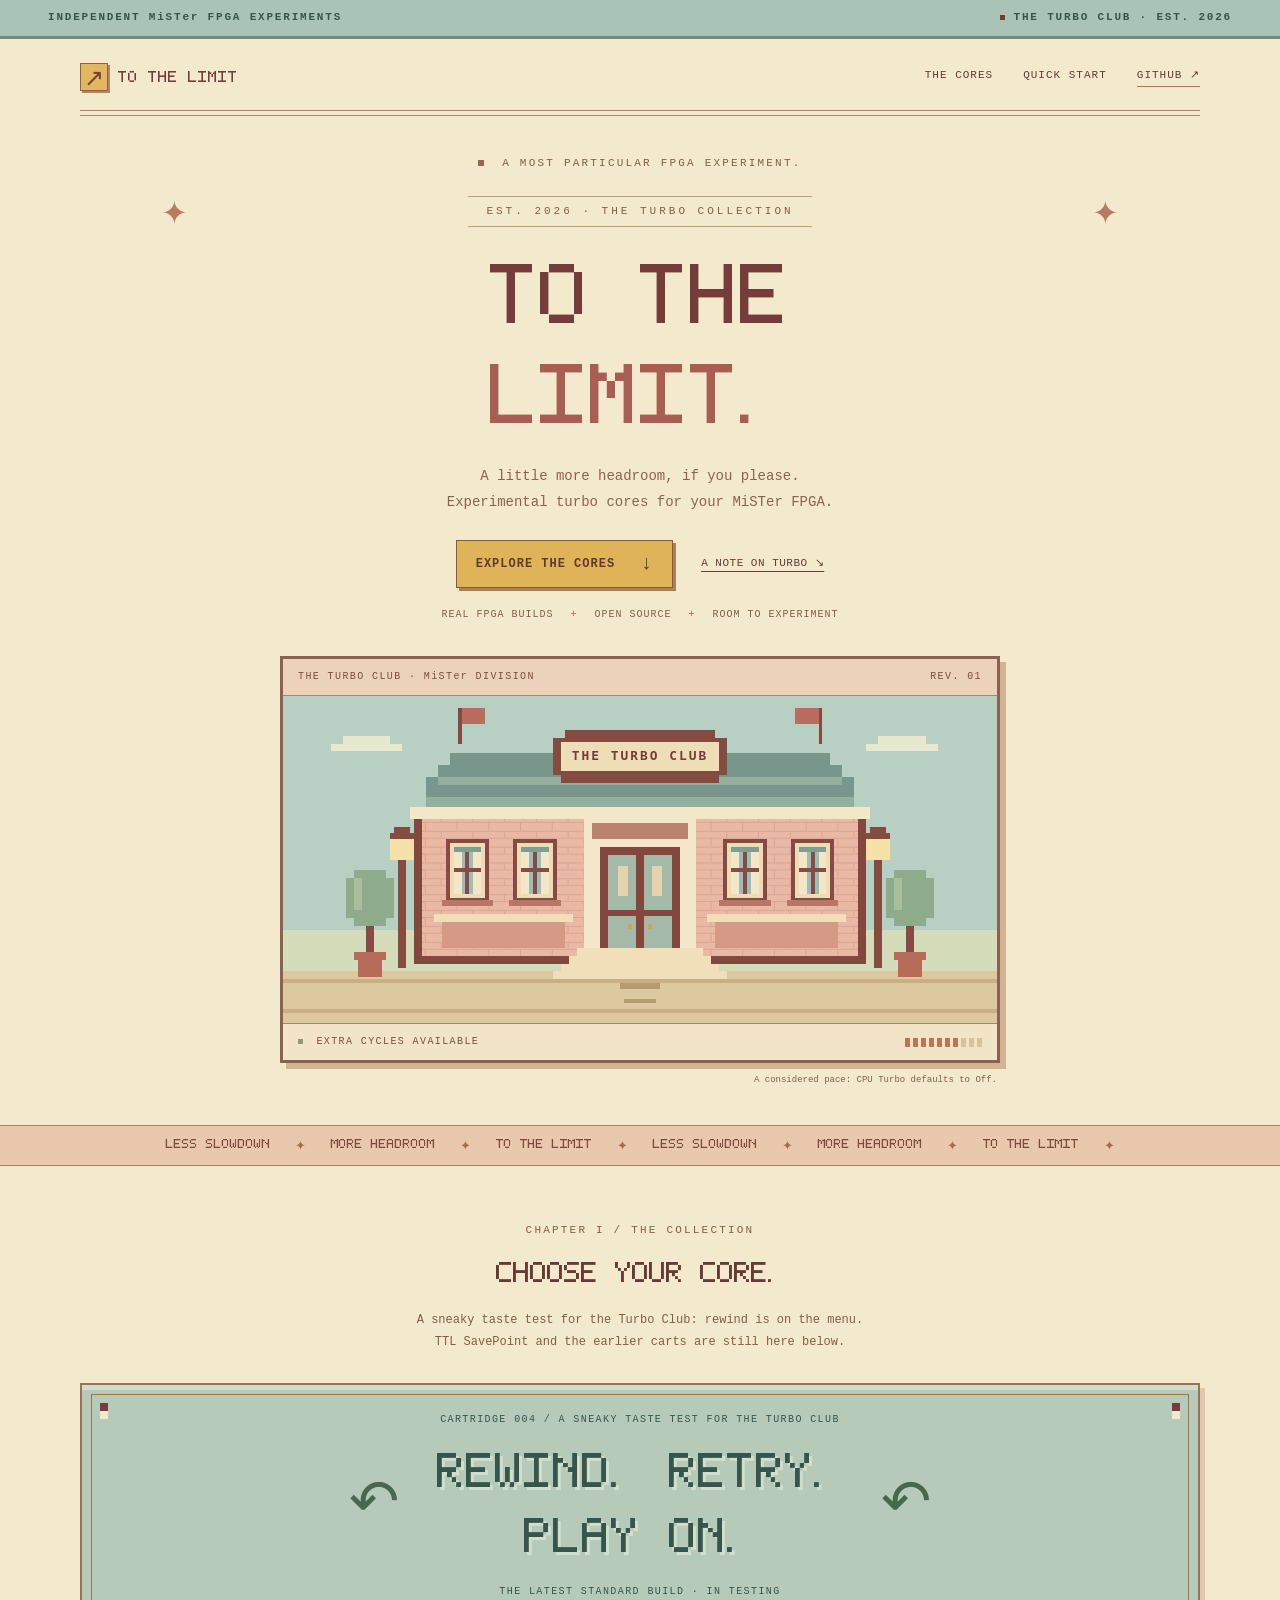
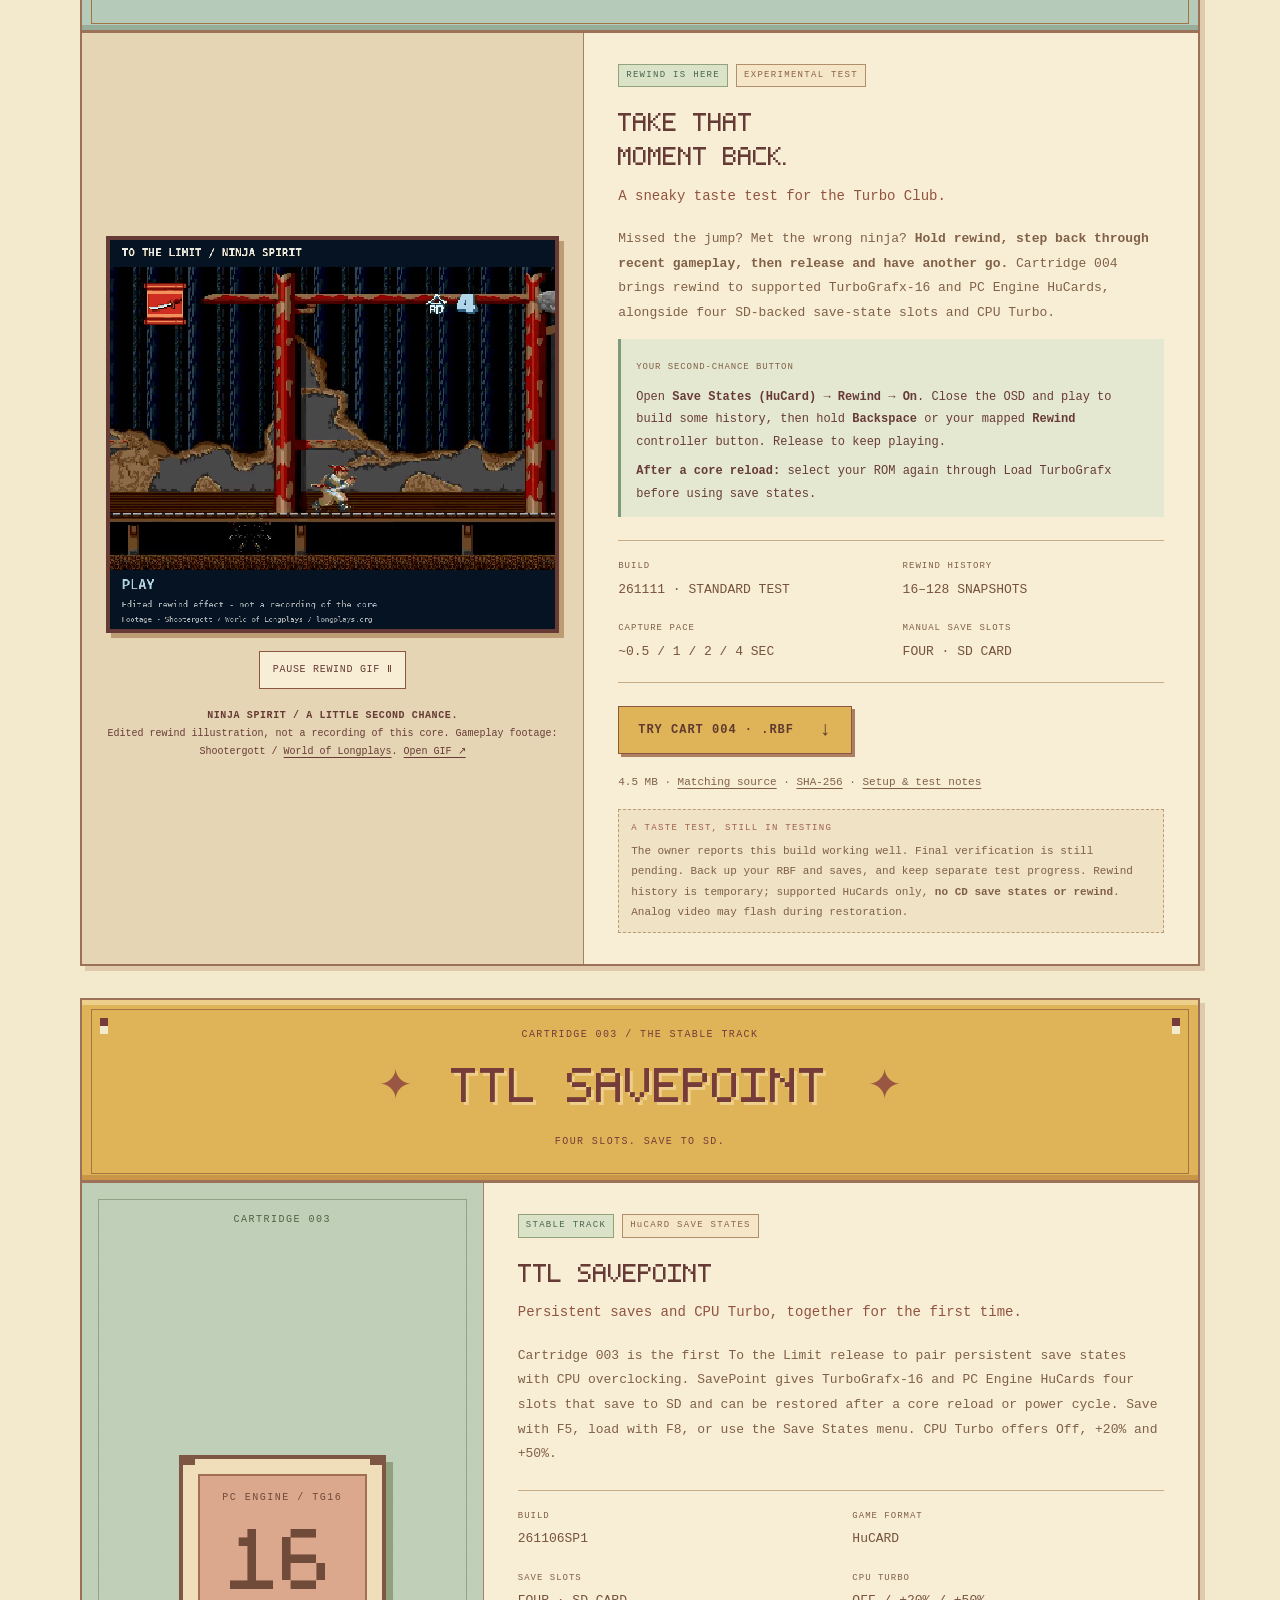
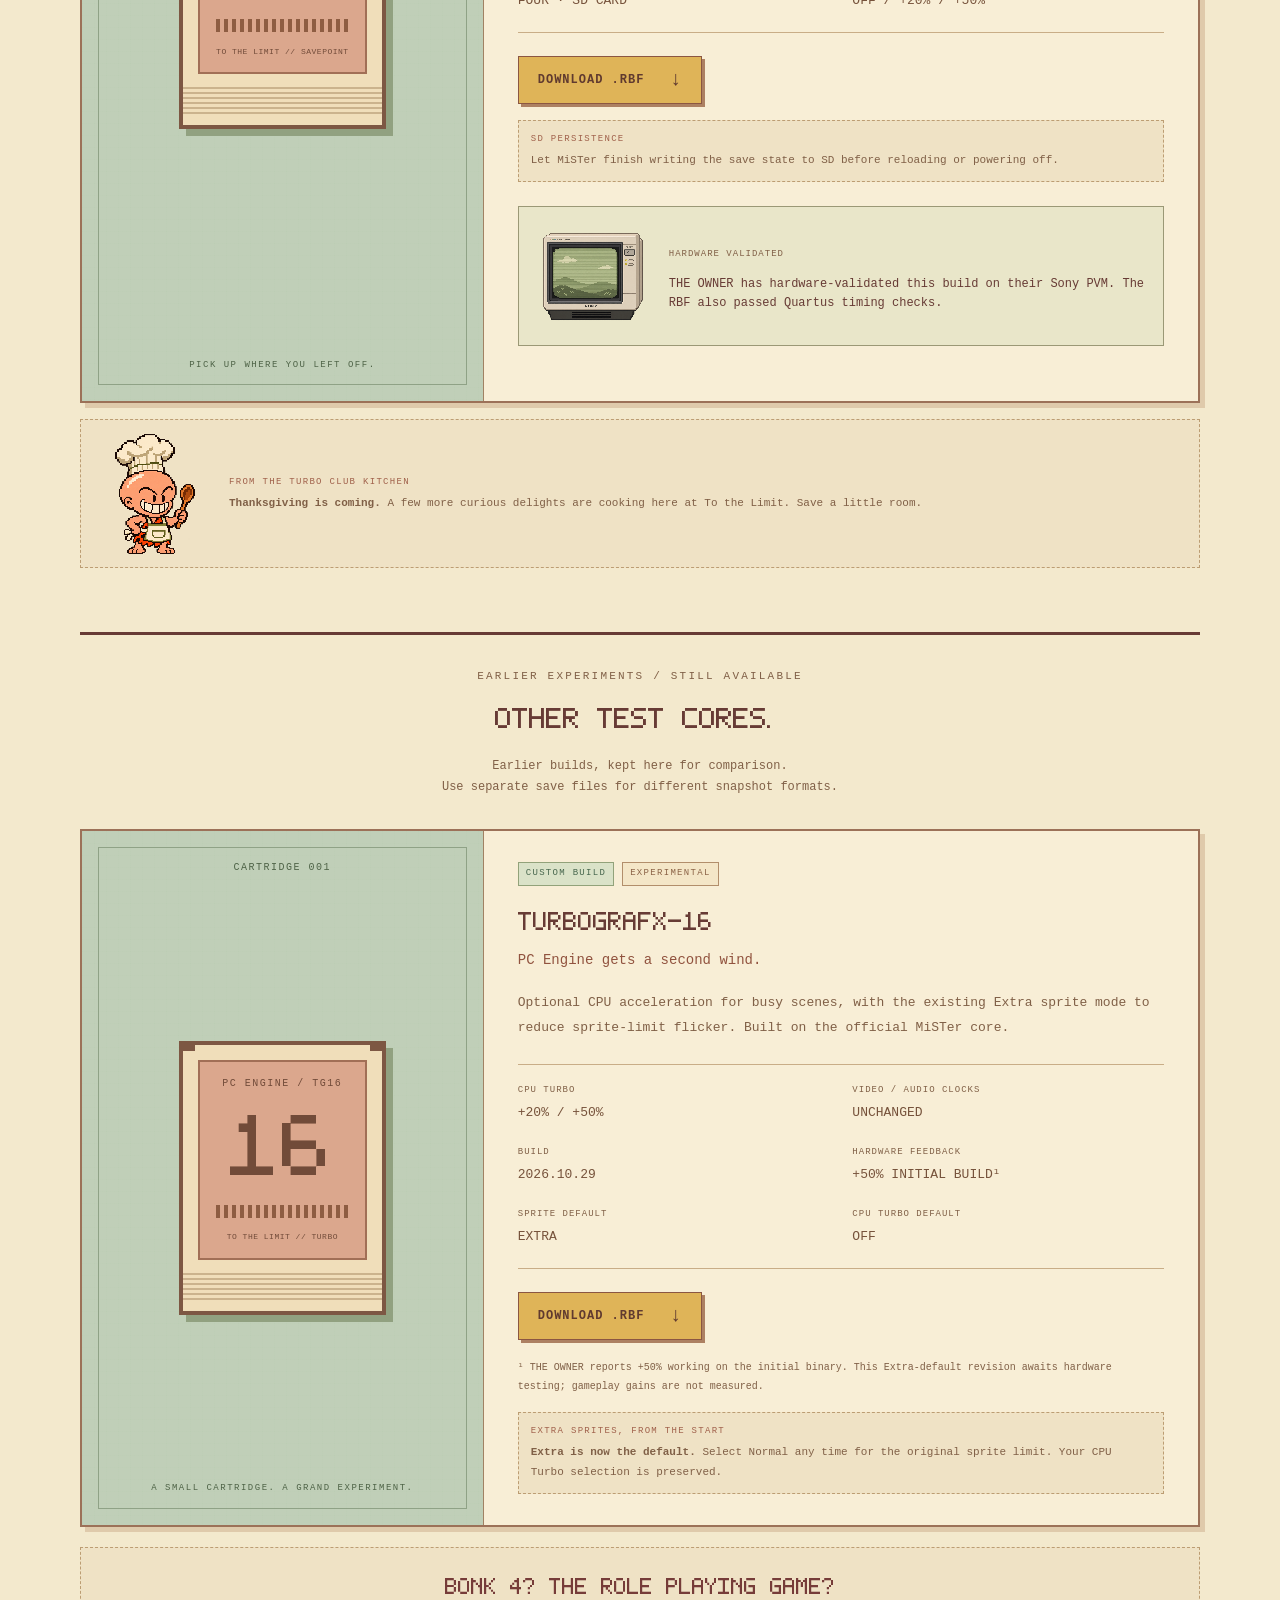
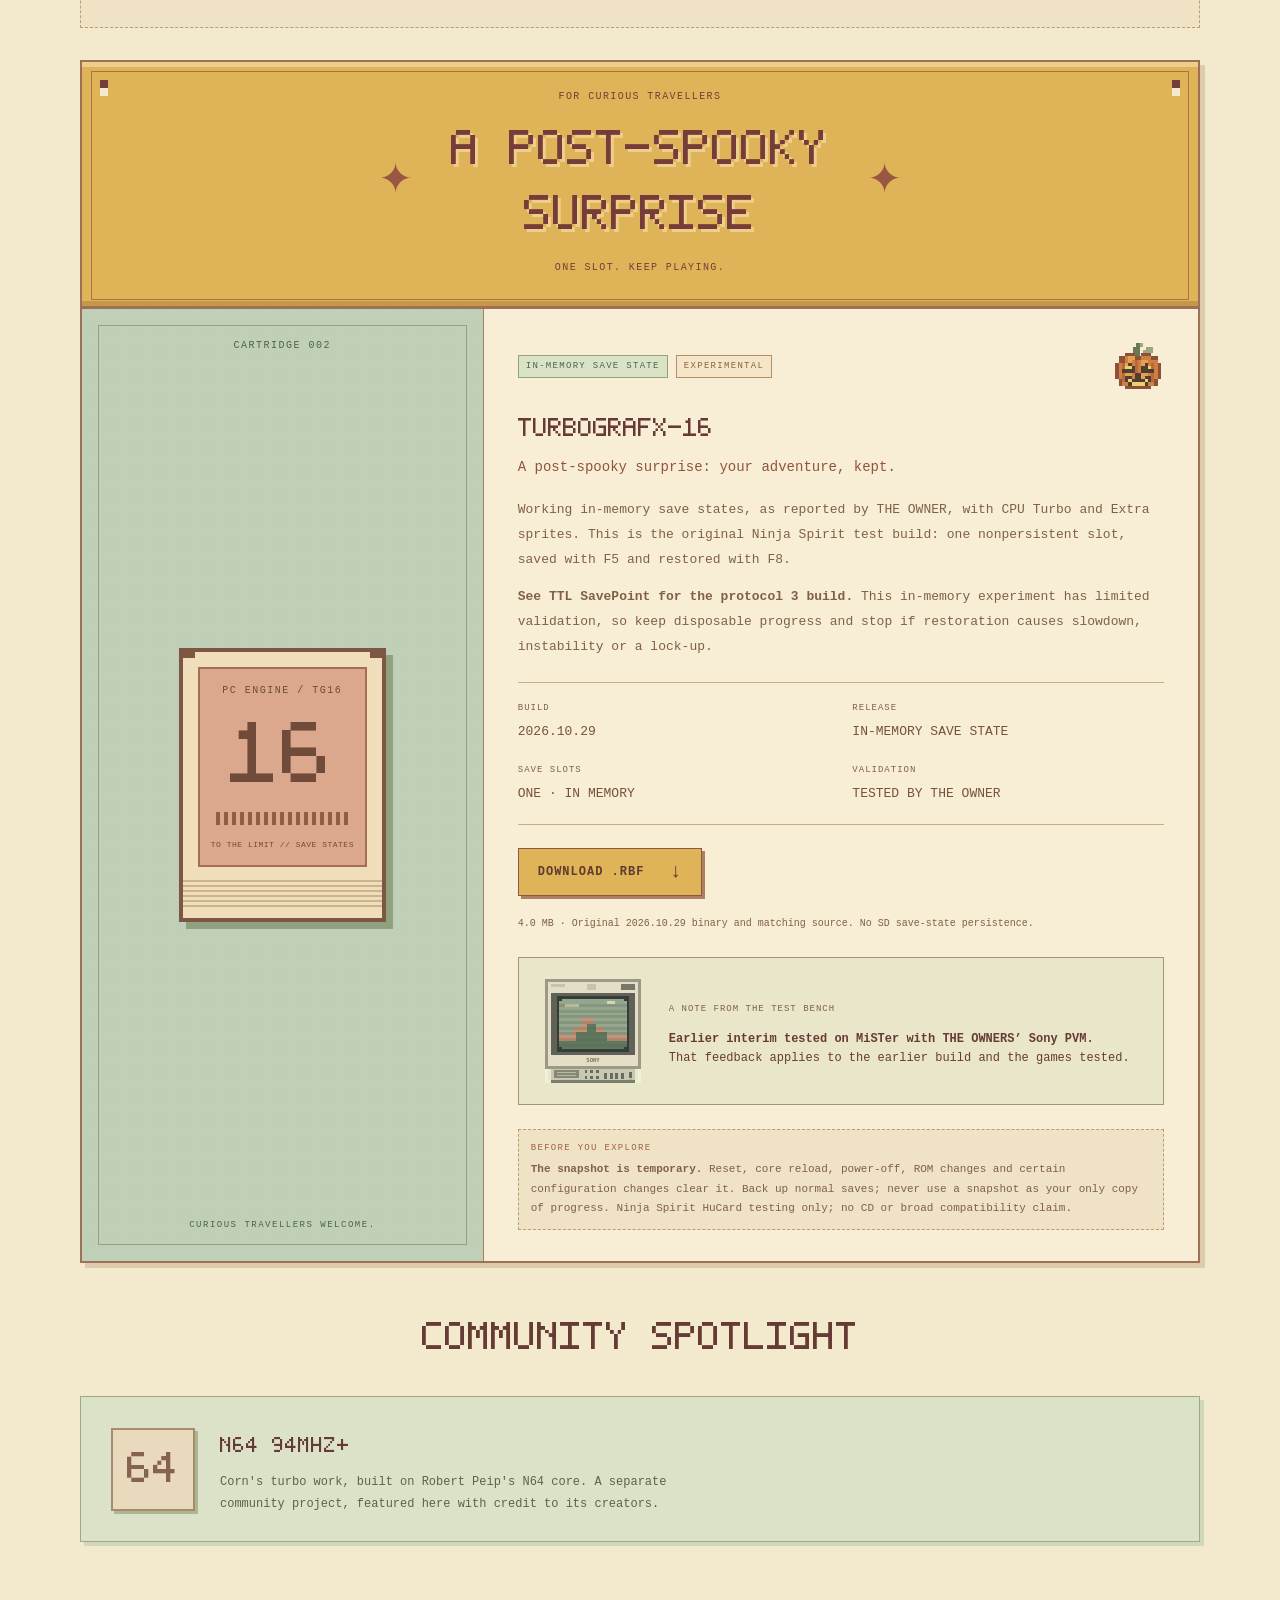
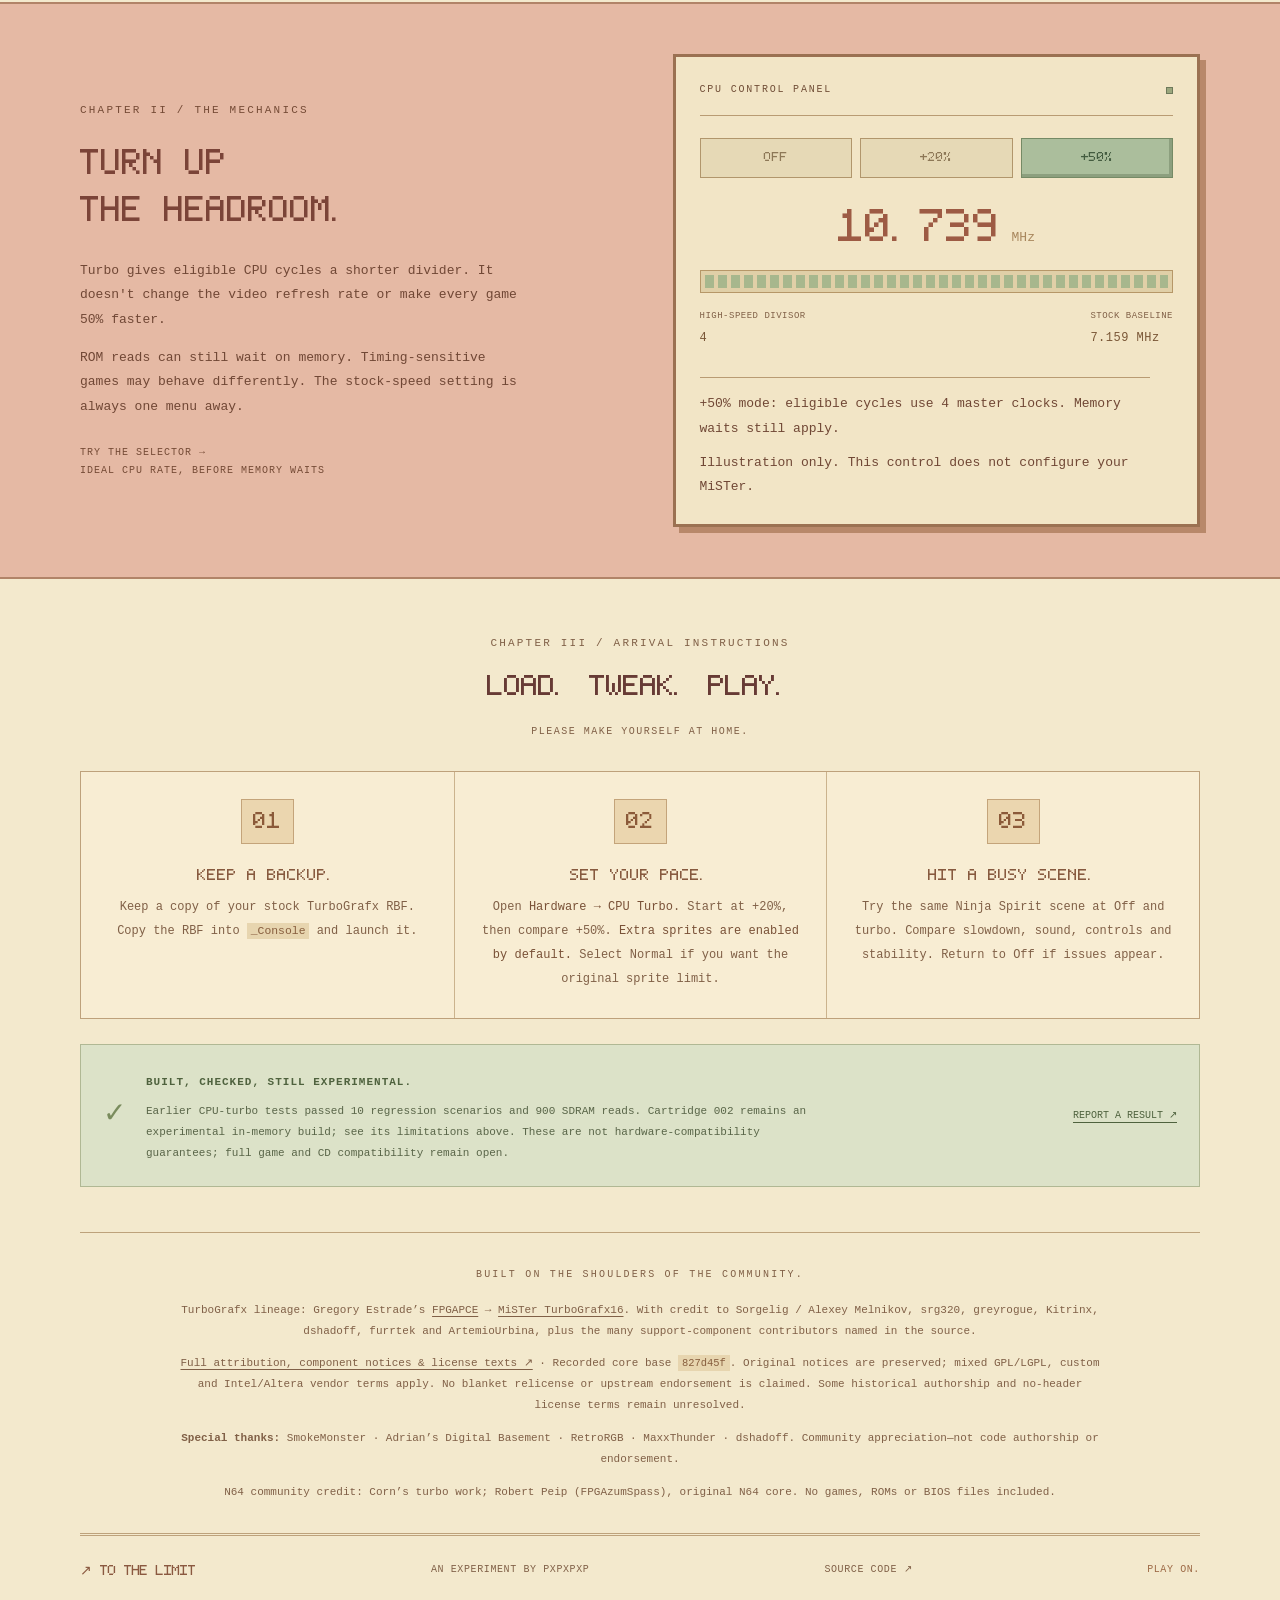
==== docs/index.html @ e78c3f42 "Add Cartridge 004 rewind taste test and Ninja Spirit preview" ====
<!doctype html>
<html lang="en">
<head>
<meta charset="utf-8"><meta name="viewport" content="width=device-width,initial-scale=1">
<meta name="theme-color" content="#f3e9cd"><meta name="description" content="To the Limit: experimental turbo cores for MiSTer FPGA. Download builds, inspect the source, and give your favorite games a little more headroom.">
<title>To the Limit — MiSTer Turbo Cores</title>
<link rel="icon" href="assets/favicon.svg" type="image/svg+xml"><link rel="stylesheet" href="style.css?v=20261112-cart4"><script src="app.js?v=20261112-cart4" defer></script>
</head>
<body>
<a class="skip" href="#main">Skip to content</a>
<div class="topline"><span>INDEPENDENT MiSTer FPGA EXPERIMENTS</span><span class="status"><i></i> THE TURBO CLUB · EST. 2026</span></div>
<header class="nav wrap"><a class="brand" href="#" aria-label="To the Limit home"><span class="brand-icon" aria-hidden="true">↗</span> TO THE LIMIT</a><nav aria-label="Main navigation"><a href="#cores">THE CORES</a><a href="#install">QUICK START</a><a class="repo-link" href="https://github.com/pxpxpxp/to-the-limit">GITHUB ↗</a></nav></header>
<main id="main">
<section class="hero wrap" aria-labelledby="title">
<div class="hero-copy"><p class="eyebrow"><span class="little-square"></span> A MOST PARTICULAR FPGA EXPERIMENT.</p><p class="edition">EST. 2026 · THE TURBO COLLECTION</p><h1 id="title">TO THE<br><span>LIMIT.</span><span class="title-cursor" aria-hidden="true">_</span></h1><p class="intro">A little more headroom, if you please.<br>Experimental turbo cores for your MiSTer FPGA.</p><div class="hero-actions"><a class="button lime" href="#cores">EXPLORE THE CORES <span>↓</span></a><a class="text-link" href="#how">A NOTE ON TURBO ↘</a></div><p class="hero-foot">REAL FPGA BUILDS <span>+</span> OPEN SOURCE <span>+</span> ROOM TO EXPERIMENT</p></div>
<div class="machine" aria-label="Symmetrical pixel-art turbo clubhouse illustration">
<div class="machine-head"><span>THE TURBO CLUB · MiSTer DIVISION</span><span>REV. 01</span></div>
<div class="chip-stage" role="img" aria-label="A peach and sage pixel clubhouse, with matching windows, topiary trees and a central entrance"></div>
<div class="machine-bottom"><span><i></i> EXTRA CYCLES AVAILABLE</span><div class="mini-meter" aria-hidden="true"><b></b><b></b><b></b><b></b><b></b><b></b><b></b><b></b><b></b><b></b></div></div><p class="machine-note">A considered pace: CPU Turbo defaults to Off.</p></div>
</section>
<div class="stripe" aria-hidden="true"><div>LESS SLOWDOWN <span>✦</span> MORE HEADROOM <span>✦</span> TO THE LIMIT <span>✦</span> LESS SLOWDOWN <span>✦</span> MORE HEADROOM <span>✦</span> TO THE LIMIT <span>✦</span></div></div>
<section class="wrap core-section" id="cores" aria-labelledby="cores-title"><div class="section-heading"><div><p class="eyebrow">CHAPTER I / THE COLLECTION</p><h2 id="cores-title">CHOOSE YOUR CORE.</h2></div><p>A sneaky taste test for the Turbo Club: rewind is on the menu.<br>TTL SavePoint and the earlier carts are still here below.</p></div>

<article class="featured rewind-feature" id="cartridge-004" aria-labelledby="cart4-title">
  <div class="savestate-marquee rewind-marquee"><span class="marquee-star" aria-hidden="true">↶</span><div><span class="marquee-kicker">CARTRIDGE 004 / A SNEAKY TASTE TEST FOR THE TURBO CLUB</span><strong>REWIND. RETRY.<br>PLAY ON.</strong><span class="marquee-sub">THE LATEST STANDARD BUILD · IN TESTING</span></div><span class="marquee-star" aria-hidden="true">↶</span></div>
  <figure class="rewind-preview">
    <div class="rewind-screen"><img id="rewind-demo" src="assets/ninja-spirit-rewind-poster.png" data-animation="assets/ninja-spirit-real-gameplay-rewind.gif" data-poster="assets/ninja-spirit-rewind-poster.png" width="682" height="596" alt="Ninja Spirit gameplay edited to illustrate play, rewind and trying again. This is not a recording of the core." loading="lazy" decoding="async"></div>
    <button type="button" class="rewind-toggle" aria-controls="rewind-demo" aria-pressed="false" hidden>PLAY REWIND GIF ▶</button>
    <figcaption><b>NINJA SPIRIT / A LITTLE SECOND CHANCE.</b><br>Edited rewind illustration, not a recording of this core. Gameplay footage: Shootergott / <a href="https://longplays.org/">World of Longplays</a>. <a href="assets/ninja-spirit-real-gameplay-rewind.gif">Open GIF ↗</a></figcaption>
  </figure>
  <div class="core-detail">
    <div class="badges"><span class="badge badge-lime">REWIND IS HERE</span><span class="badge">EXPERIMENTAL TEST</span></div>
    <h3 id="cart4-title">TAKE THAT<br>MOMENT BACK.</h3>
    <p class="subtitle">A sneaky taste test for the Turbo Club.</p>
    <p>Missed the jump? Met the wrong ninja? <b>Hold rewind, step back through recent gameplay, then release and have another go.</b> Cartridge 004 brings rewind to supported TurboGrafx-16 and PC Engine HuCards, alongside four SD-backed save-state slots and CPU Turbo.</p>
    <div class="rewind-instructions"><span class="eyebrow">YOUR SECOND-CHANCE BUTTON</span><p>Open <b>Save States (HuCard) → Rewind → On</b>. Close the OSD and play to build some history, then hold <b>Backspace</b> or your mapped <b>Rewind</b> controller button. Release to keep playing.</p><p><b>After a core reload:</b> select your ROM again through Load TurboGrafx before using save states.</p></div>
    <div class="spec-grid"><div><span>BUILD</span><strong>261111 · STANDARD TEST</strong></div><div><span>REWIND HISTORY</span><strong>16–128 SNAPSHOTS</strong></div><div><span>CAPTURE PACE</span><strong>~0.5 / 1 / 2 / 4 SEC</strong></div><div><span>MANUAL SAVE SLOTS</span><strong>FOUR · SD CARD</strong></div></div>
    <div class="download-actions"><a class="button lime" href="downloads/TurboGrafx16_ToTheLimit_261111_Standard_TEST.rbf" download>TRY CART 004 · .RBF <span>↓</span></a></div>
    <p class="fine-print">4.5 MB · <a href="downloads/TurboGrafx16_ToTheLimit_261111_Standard_TEST_source.zip">Matching source</a> · <a href="downloads/TurboGrafx16_ToTheLimit_261111_Standard_TEST.sha256">SHA-256</a> · <a href="downloads/TurboGrafx16_ToTheLimit_261111_Standard_TEST.md">Setup &amp; test notes</a></p>
    <div class="build-notice"><span>A TASTE TEST, STILL IN TESTING</span>The owner reports this build working well. Final verification is still pending. Back up your RBF and saves, and keep separate test progress. Rewind history is temporary; supported HuCards only, <b>no CD save states or rewind</b>. Analog video may flash during restoration.</div>
  </div>
</article>

<article class="featured" id="cartridge-003">
  <div class="savestate-marquee"><span class="marquee-star" aria-hidden="true">✦</span><div><span class="marquee-kicker">CARTRIDGE 003 / THE STABLE TRACK</span><strong>TTL SAVEPOINT</strong><span class="marquee-sub">FOUR SLOTS. SAVE TO SD.</span></div><span class="marquee-star" aria-hidden="true">✦</span></div>
  <div class="core-art" aria-hidden="true"><span class="art-index">CARTRIDGE 003</span><div class="cartridge"><div class="cart-label"><span>PC ENGINE / TG16</span><strong>16</strong><div class="cart-bars"></div><small>TO THE LIMIT // SAVEPOINT</small></div><div class="cart-grip"></div></div><span class="art-caption">PICK UP WHERE YOU LEFT OFF.</span></div>
  <div class="core-detail">
    <div class="badges"><span class="badge badge-lime">STABLE TRACK</span><span class="badge">HuCARD SAVE STATES</span></div>
    <h3>TTL SAVEPOINT</h3>
    <p class="subtitle">Persistent saves and CPU Turbo, together for the first time.</p>
    <p>Cartridge 003 is the first To the Limit release to pair persistent save states with CPU overclocking. SavePoint gives TurboGrafx-16 and PC Engine HuCards four slots that save to SD and can be restored after a core reload or power cycle. Save with F5, load with F8, or use the Save States menu. CPU Turbo offers Off, +20% and +50%.</p>
    <div class="spec-grid"><div><span>BUILD</span><strong>261106SP1</strong></div><div><span>GAME FORMAT</span><strong>HuCARD</strong></div><div><span>SAVE SLOTS</span><strong>FOUR · SD CARD</strong></div><div><span>CPU TURBO</span><strong>OFF / +20% / +50%</strong></div></div>
    <div class="download-actions"><a class="button lime" href="downloads/TTL_SavePoint_TurboGrafx16_20261106.rbf" download>DOWNLOAD .RBF <span>↓</span></a></div>
    <div class="build-notice"><span>SD PERSISTENCE</span> Let MiSTer finish writing the save state to SD before reloading or powering off.</div>
    <div class="pvm-report"><img src="assets/pixel-pvm-1390.webp?v=20261107-restored" width="320" height="292" alt="Pixel art of a Sony PVM-1390"><div><span class="eyebrow">HARDWARE VALIDATED</span><p>THE OWNER has hardware-validated this build on their Sony PVM. The RBF also passed Quartus timing checks.</p></div></div>
  </div>
</article>
<aside class="build-notice kitchen-teaser" id="thanksgiving-teaser" aria-labelledby="kitchen-title">
  <img class="kitchen-bonk" src="assets/pixel-bonk-chef.webp?v=20261107-bonk" width="292" height="320" alt="Pixel art of Bonk wearing a chef’s hat and apron and holding a wooden spoon">
  <div><span class="kitchen-kicker" id="kitchen-title">FROM THE TURBO CLUB KITCHEN</span><b>Thanksgiving is coming.</b> A few more curious delights are cooking here at To the Limit. Save a little room.</div>
</aside>
<div class="section-heading other-tests" id="other-test-cores"><div><p class="eyebrow">EARLIER EXPERIMENTS / STILL AVAILABLE</p><h2>OTHER TEST CORES.</h2></div><p>Earlier builds, kept here for comparison.<br>Use separate save files for different snapshot formats.</p></div>
<article class="featured" id="cartridge-001"><div class="core-art" aria-hidden="true"><span class="art-index">CARTRIDGE 001</span><div class="cartridge"><div class="cart-label"><span>PC ENGINE / TG16</span><strong>16</strong><div class="cart-bars"></div><small>TO THE LIMIT // TURBO</small></div><div class="cart-grip"></div></div><span class="art-caption">A SMALL CARTRIDGE. A GRAND EXPERIMENT.</span></div><div class="core-detail"><div class="badges"><span class="badge badge-lime">CUSTOM BUILD</span><span class="badge">EXPERIMENTAL</span></div><h3>TURBOGRAFX-16</h3><p class="subtitle">PC Engine gets a second wind.</p><p>Optional CPU acceleration for busy scenes, with the existing Extra sprite mode to reduce sprite-limit flicker. Built on the official MiSTer core.</p><div class="spec-grid"><div><span>CPU TURBO</span><strong>+20% / +50%</strong></div><div><span>VIDEO / AUDIO CLOCKS</span><strong>UNCHANGED</strong></div><div><span>BUILD</span><strong>2026.10.29</strong></div><div><span>HARDWARE FEEDBACK</span><strong>+50% INITIAL BUILD¹</strong></div><div><span>SPRITE DEFAULT</span><strong>EXTRA</strong></div><div><span>CPU TURBO DEFAULT</span><strong>OFF</strong></div></div><div class="download-actions"><a class="button lime" href="downloads/TTL_TurboGrafx16_ExtraSprites_20261029_EXPERIMENTAL.rbf" download>DOWNLOAD .RBF <span>↓</span></a></div><p class="fine-print">¹ THE OWNER reports +50% working on the initial binary. This Extra-default revision awaits hardware testing; gameplay gains are not measured.</p><div class="build-notice"><span>EXTRA SPRITES, FROM THE START</span><b>Extra is now the default.</b> Select Normal any time for the original sprite limit. Your CPU Turbo selection is preserved.</div></div></article>
<aside class="bonk-rpg-teaser" aria-labelledby="bonk-rpg-title"><h3 id="bonk-rpg-title">Bonk 4? The Role Playing Game?</h3></aside>
<article class="featured" id="cartridge-002"><div class="savestate-marquee"><span class="marquee-star" aria-hidden="true">✦</span><div><span class="marquee-kicker">FOR CURIOUS TRAVELLERS</span><strong>A POST-SPOOKY<br>SURPRISE</strong><span class="marquee-sub">ONE SLOT. KEEP PLAYING.</span></div><span class="marquee-star" aria-hidden="true">✦</span></div><div class="core-art" aria-hidden="true"><span class="art-index">CARTRIDGE 002</span><div class="cartridge"><div class="cart-label"><span>PC ENGINE / TG16</span><strong>16</strong><div class="cart-bars"></div><small>TO THE LIMIT // SAVE STATES</small></div><div class="cart-grip"></div></div><span class="art-caption">CURIOUS TRAVELLERS WELCOME.</span></div><div class="core-detail"><div class="badges"><span class="badge badge-lime">IN-MEMORY SAVE STATE</span><span class="badge">EXPERIMENTAL</span><img class="halloween-pumpkin" src="assets/pixel-halloween-pumpkin.svg" width="52" height="52" alt="A smiling pixel Halloween jack-o’-lantern"></div><h3>TURBOGRAFX-16</h3><p class="subtitle">A post-spooky surprise: your adventure, kept.</p><p>Working in-memory save states, as reported by THE OWNER, with CPU Turbo and Extra sprites. This is the original Ninja Spirit test build: one nonpersistent slot, saved with F5 and restored with F8.</p><p><b>See TTL SavePoint for the protocol 3 build.</b> This in-memory experiment has limited validation, so keep disposable progress and stop if restoration causes slowdown, instability or a lock-up.</p><div class="spec-grid"><div><span>BUILD</span><strong>2026.10.29</strong></div><div><span>RELEASE</span><strong>IN-MEMORY SAVE STATE</strong></div><div><span>SAVE SLOTS</span><strong>ONE · IN MEMORY</strong></div><div><span>VALIDATION</span><strong>TESTED BY THE OWNER</strong></div></div><div class="download-actions"><a class="button lime" href="downloads/TTL_TurboGrafx16_NinjaSpirit_SaveStates_20261029_EXPERIMENTAL.rbf" download>DOWNLOAD .RBF <span>↓</span></a></div><p class="fine-print">4.0 MB · Original 2026.10.29 binary and matching source. No SD save-state persistence.</p><div class="pvm-report"><img src="assets/pixel-pvm.svg" width="160" height="156" alt="Pixel-art Sony PVM-1953MD-style monitor with cream bezel and lower control panel"><div><span class="eyebrow">A NOTE FROM THE TEST BENCH</span><p><b>Earlier interim tested on MiSTer with THE OWNERS’ Sony PVM.</b><br>That feedback applies to the earlier build and the games tested.</p></div></div><div class="build-notice"><span>BEFORE YOU EXPLORE</span><b>The snapshot is temporary.</b> Reset, core reload, power-off, ROM changes and certain configuration changes clear it. Back up normal saves; never use a snapshot as your only copy of progress. Ninja Spirit HuCard testing only; no CD or broad compatibility claim.</div></div></article>
<div class="section-heading community-heading"><h2 id="community-title">COMMUNITY SPOTLIGHT</h2></div>
<article class="community" aria-labelledby="community-title"><div class="community-number" aria-hidden="true">64</div><div><h3>N64 94MHz+</h3><p>Corn's turbo work, built on Robert Peip's N64 core. A separate community project, featured here with credit to its creators.</p></div></article>
</section>
<section class="lab" id="how"><div class="wrap lab-grid"><div><p class="eyebrow">CHAPTER II / THE MECHANICS</p><h2>TURN UP<br>THE HEADROOM.</h2><p>Turbo gives eligible CPU cycles a shorter divider. It doesn't change the video refresh rate or make every game 50% faster.</p><p>ROM reads can still wait on memory. Timing-sensitive games may behave differently. The stock-speed setting is always one menu away.</p><span class="lab-caption">TRY THE SELECTOR →<br>IDEAL CPU RATE, BEFORE MEMORY WAITS</span></div><div class="turbo-console"><div class="console-title"><span>CPU CONTROL PANEL</span><span class="led"></span></div><div class="mode-switch" role="group" aria-label="Explore ideal CPU turbo rates"><button type="button" data-mode="0" aria-pressed="false">OFF</button><button type="button" data-mode="1" aria-pressed="false">+20%</button><button type="button" data-mode="2" aria-pressed="true">+50%</button></div><div class="frequency"><output id="frequency" aria-live="polite">10.739</output><span>MHz</span></div><div class="meter" aria-hidden="true"><div id="meter-fill"></div></div><div class="console-stats"><span>HIGH-SPEED DIVISOR <b id="divisor">4</b></span><span>STOCK BASELINE <b>7.159 MHz</b></span></div><p class="console-note" id="mode-note">+50% mode: eligible cycles use 4 master clocks. Memory waits still apply.</p><p class="tiny">Illustration only. This control does not configure your MiSTer.</p></div></div></section>
<section class="wrap install-section" id="install"><div class="section-heading"><div><p class="eyebrow">CHAPTER III / ARRIVAL INSTRUCTIONS</p><h2>LOAD. TWEAK. PLAY.</h2></div><span class="insert-coin">PLEASE MAKE YOURSELF AT HOME.</span></div><ol class="steps"><li><span class="step-no">01</span><h3>KEEP A BACKUP.</h3><p>Keep a copy of your stock TurboGrafx RBF. Copy the RBF into <code>_Console</code> and launch it.</p></li><li><span class="step-no">02</span><h3>SET YOUR PACE.</h3><p>Open <b>Hardware → CPU Turbo</b>. Start at +20%, then compare +50%. <b>Extra sprites are enabled by default.</b> Select Normal if you want the original sprite limit.</p></li><li><span class="step-no">03</span><h3>HIT A BUSY SCENE.</h3><p>Try the same Ninja Spirit scene at Off and turbo. Compare slowdown, sound, controls and stability. Return to Off if issues appear.</p></li></ol><div class="test-strip"><span class="test-mark">✓</span><div><strong>BUILT, CHECKED, STILL EXPERIMENTAL.</strong><p>Earlier CPU-turbo tests passed 10 regression scenarios and 900 SDRAM reads. Cartridge 002 remains an experimental in-memory build; see its limitations above. These are not hardware-compatibility guarantees; full game and CD compatibility remain open.</p></div><a href="https://github.com/pxpxpxp/to-the-limit/issues">REPORT A RESULT ↗</a></div></section>
<section class="wrap credits" id="credits"><span class="eyebrow">BUILT ON THE SHOULDERS OF THE COMMUNITY.</span><p>TurboGrafx lineage: Gregory Estrade’s <a href="https://github.com/Torlus/FPGAPCE">FPGAPCE</a> → <a href="https://github.com/MiSTer-devel/TurboGrafx16_MiSTer">MiSTer TurboGrafx16</a>. With credit to Sorgelig / Alexey Melnikov, srg320, greyrogue, Kitrinx, dshadoff, furrtek and ArtemioUrbina, plus the many support-component contributors named in the source.</p><p><a href="attribution.html">Full attribution, component notices &amp; license texts ↗</a> · Recorded core base <code>827d45f</code>. Original notices are preserved; mixed GPL/LGPL, custom and Intel/Altera vendor terms apply. No blanket relicense or upstream endorsement is claimed. Some historical authorship and no-header license terms remain unresolved.</p><p><b>Special thanks:</b> SmokeMonster · Adrian’s Digital Basement · RetroRGB · MaxxThunder · dshadoff. Community appreciation—not code authorship or endorsement.</p><p>N64 community credit: Corn’s turbo work; Robert Peip (FPGAzumSpass), original N64 core. No games, ROMs or BIOS files included.</p></section>
</main><footer class="wrap footer"><a class="brand" href="#">↗ TO THE LIMIT</a><span>AN EXPERIMENT BY <a href="https://github.com/pxpxpxp">PXPXPXP</a></span><a href="https://github.com/pxpxpxp/to-the-limit">SOURCE CODE ↗</a><span class="footer-end">PLAY ON.</span></footer>
</body></html>
---- docs/style.css ----
@font-face{font-family:Limit;src:url('assets/limit-pixel-mono.woff') format('woff');font-display:swap}*{box-sizing:border-box}html{scroll-behavior:smooth;scroll-padding-top:25px}body{margin:0;background:#f3e9cd;color:#673b35;font:16px/1.8 ui-monospace,SFMono-Regular,Consolas,'Liberation Mono',monospace}::selection{background:#d8a343;color:#fff5dc}a{color:inherit;text-decoration:none}button{font:inherit}a:focus-visible,button:focus-visible{outline:3px solid #843b45;outline-offset:5px}.wrap{width:min(1120px,calc(100% - 96px));margin-inline:auto}.topline{background:#a9c4b6;color:#36564b;border-bottom:3px solid #6e8b7b;padding:8px 48px;display:flex;justify-content:space-between;font-size:11px;letter-spacing:1.8px;font-weight:bold}.status{display:flex;gap:9px;align-items:center}.status i{width:5px;height:5px;background:#763c39;display:inline-block}.nav{display:flex;align-items:center;justify-content:space-between;padding:24px 0;border-bottom:1px solid #a98570;position:relative}.nav:after{content:'';height:1px;background:#a98570;position:absolute;bottom:4px;left:0;right:0}.brand{display:flex;align-items:center;gap:10px;font:16px Limit,monospace;white-space:nowrap;color:#763c39}.brand-icon{width:28px;height:28px;display:grid;place-items:center;border:1px solid #8c6151;background:#e1b85f;font:24px monospace;box-shadow:2px 2px #b78466}.nav nav{display:flex;gap:30px;font-size:11px;letter-spacing:1px}.repo-link{border-bottom:1px solid #a77760}.hero{padding:38px 0 42px;display:flex;flex-direction:column;align-items:center;text-align:center;position:relative}.hero:before,.hero:after{content:'✦';position:absolute;top:84px;color:#b77c5f;font-size:32px}.hero:before{left:7%}.hero:after{right:7%}.eyebrow{font-size:11px;letter-spacing:2.2px;color:#806047;margin:0 0 22px}.little-square{display:inline-block;width:6px;height:6px;background:#a85e52;margin-right:9px}.edition{font-size:11px;letter-spacing:3px;color:#806047;border-block:1px solid #bba17b;display:inline-block;padding:5px 18px;margin:0 0 22px}.hero h1{font:clamp(57px,6.9vw,84px)/1.18 Limit,monospace;letter-spacing:1px;margin:0 0 15px;color:#763c39}.hero h1>span:first-of-type{color:#a85e52}.title-cursor{display:none}.intro{font-size:14px;line-height:1.9;color:#8c6151;margin-bottom:0}.hero-actions{display:flex;justify-content:center;gap:28px;align-items:center;margin:24px 0 15px}.button{display:inline-flex;align-items:center;justify-content:space-between;gap:25px;padding:13px 19px;border:1px solid #8b5642;font-size:12px;line-height:1.5;font-weight:bold;letter-spacing:1px;box-shadow:3px 3px #ad8062;transition:transform .15s,box-shadow .15s}.button:hover{transform:translate(-2px,-2px);box-shadow:5px 5px #ad8062}.button span{font-size:20px;line-height:1}.lime{background:#dfb458;color:#603a2f}.text-link{font-size:11px;letter-spacing:.5px;text-decoration:underline;text-underline-offset:5px}.hero-foot{font-size:10px;letter-spacing:1px;color:#806047;margin:18px 0 22px}.hero-foot span{margin:0 10px;color:#a85e52}.machine{margin-top:10px;width:min(720px,100%);border:3px solid #8b6251;background:#eedec1;box-shadow:6px 6px #d2b494;position:relative}.machine-head,.machine-bottom{display:flex;justify-content:space-between;align-items:center;padding:9px 15px;font-size:10px;letter-spacing:1.4px;background:#ecd2bb;border-bottom:1px solid #a9846c;color:#79513e}.chip-stage{height:auto;aspect-ratio:720/330;position:relative;overflow:hidden;background:#b8d0c4 url('assets/clubhouse.svg') center/100% 100% no-repeat}.chip-stage>*{display:none}.machine-bottom{border-top:1px solid #a9846c;border-bottom:0;background:#f2e5c7}.machine-bottom i{display:inline-block;width:5px;height:5px;background:#8a9c70;margin-right:6px}.mini-meter{display:flex;gap:3px}.mini-meter b{width:5px;height:9px;background:#b77859}.mini-meter b:nth-child(n+8){background:#d6c4a0}.machine-note{font-size:9px;color:#806047;position:absolute;bottom:-28px;right:0;margin:0}.stripe{margin:20px 0 0;overflow:hidden;border-block:1px solid #ae7c62;background:#e9c8ad;padding:12px 0}.stripe>div{display:flex;justify-content:center;gap:25px;white-space:nowrap;font:13px Limit;word-spacing:2px;color:#7a4b3b}.stripe span{color:#a86c4b}.core-section{padding-block:55px 60px}.section-heading{display:flex;flex-direction:column;align-items:center;gap:17px;text-align:center;margin-bottom:30px}.section-heading .eyebrow{margin-bottom:13px;color:#806047}.section-heading>p{font-size:12px;color:#806047;line-height:1.8;margin:0}h1,h2,h3{font-family:Limit,monospace;font-weight:400;line-height:1.35}h2{font-size:29px;letter-spacing:.5px;margin:0}h3{font-size:25px;margin:0 0 9px}.featured{display:grid;grid-template-columns:36% 64%;border:2px solid #9c7158;background:#f8eed6;box-shadow:5px 5px #dfcaab}.core-art{min-height:490px;display:flex;align-items:center;justify-content:center;position:relative;background:#c0cfb8;border-right:1px solid #a18163;background-image:linear-gradient(#bacbb138 1px,transparent 1px),linear-gradient(90deg,#bacbb138 1px,transparent 1px);background-size:12px 12px}.core-art:before{content:'';position:absolute;inset:16px;border:1px solid #8fa286}.art-index,.art-caption{position:absolute;z-index:1;font-size:10px;letter-spacing:1.5px;color:#4e6347;top:28px;left:0;right:0;text-align:center}.art-caption{top:auto;bottom:28px;font-size:9px}.cartridge{width:207px;height:274px;padding:15px 15px 0;background:#f0deba;border:4px solid #7d5743;box-shadow:7px 7px #91a180;position:relative}.cartridge:before,.cartridge:after{content:'';position:absolute;top:-4px;background:#7d5743;width:16px;height:10px}.cartridge:before{left:-4px}.cartridge:after{right:-4px}.cart-label{height:200px;border:2px solid #a16f56;background:#dba78d;display:flex;flex-direction:column;align-items:center;justify-content:space-evenly;color:#714b39}.cart-label>span{font-size:10px;letter-spacing:1.5px}.cart-label strong{font:86px Limit;letter-spacing:-6px}.cart-label small{font-size:8px;letter-spacing:.5px}.cart-bars{width:80%;height:13px;background:repeating-linear-gradient(90deg,#8e5d42 0 4px,transparent 4px 8px)}.cart-grip{height:29px;margin:11px -15px 0;background:repeating-linear-gradient(0deg,#cbb38d 0 2px,#f0deba 2px 5px)}.core-detail{padding:31px 34px}.badges{display:flex;gap:8px;margin-bottom:20px}.badge{font-size:9px;letter-spacing:1.3px;border:1px solid #b28e6b;padding:4px 7px;color:#8b6346;display:inline-block;line-height:1.5;background:#f4e6c7}.badge-lime{color:#48674e;background:#dae2c8;border-color:#92a27a}.subtitle{font-size:14px;color:#91533f;margin:0 0 18px}.core-detail>p:not(.subtitle):not(.fine-print){font-size:13px;color:#806047;line-height:1.9}.spec-grid{display:grid;grid-template-columns:1fr 1fr;gap:17px 23px;border-block:1px solid #c9ad87;padding:17px 0;margin:23px 0}.spec-grid span{display:block;font-size:9px;letter-spacing:1px;color:#806047}.spec-grid strong{font-weight:400;font-size:13px;color:#76523b}.download-actions{display:flex;align-items:center;gap:22px}.fine-print{font-size:10px;color:#806047;line-height:1.9;margin:18px 0 0}.fine-print a{text-decoration:underline;text-underline-offset:3px}.build-notice{padding:10px 12px;background:#efe2c5;border:1px dashed #bc9d73;font-size:11px;color:#806047;margin-top:16px}.build-notice>span{display:block;font-size:9px;letter-spacing:1.3px;color:#a0614b;margin-bottom:4px}.community{display:flex;align-items:center;gap:25px;padding:25px 30px;margin-top:22px;border:1px solid #9aa989;background:#dce2c8;box-shadow:4px 4px #d0d8b9}.community-number{font:43px Limit;color:#86634e;border:2px solid #a58c6b;background:#eadabd;box-shadow:3px 3px #abb793;padding:18px 14px}.community h3{font-size:21px;margin:10px 0}.community p{font-size:12px;line-height:1.9;color:#596548;max-width:510px;margin:0}.community .badge{background:#e5e7cf;border-color:#a5ad8a;color:#4f623e}.community>.button{margin-left:auto;white-space:nowrap}.outline{border-color:#8d9270;background:#efead0;box-shadow:3px 3px #a8b18c;font-size:11px}.lab{background:#e5b9a4;border-block:2px solid #b18468;padding-block:50px}.lab-grid{display:grid;grid-template-columns:1fr 1fr;gap:65px;align-items:center}.lab .eyebrow{color:#754b36;margin-bottom:19px}.lab h2{font-size:35px;color:#7b4438;margin-bottom:24px}.lab p:not(.eyebrow){font-size:13px;max-width:450px;color:#704735;line-height:1.9}.lab-caption{display:block;font-size:10px;letter-spacing:1px;color:#754b36;margin-top:24px}.turbo-console{background:#f2e5c6;border:3px solid #9b7152;box-shadow:6px 6px #b8886a;padding:24px;color:#704d36}.console-title{display:flex;justify-content:space-between;align-items:center;font-size:10px;letter-spacing:1.8px;border-bottom:1px solid #b99b73;padding-bottom:16px}.led{height:7px;width:7px;background:#9ba77d;border:1px solid #6e795a}.mode-switch{display:flex;gap:8px;margin-top:22px}.mode-switch button{cursor:pointer;flex:1;border:1px solid #b1966c;background:#e6d9b6;color:#8d7857;padding:10px 5px;font:13px/1.4 Limit}.mode-switch button[aria-pressed=true]{background:#abbe9c;color:#445c40;box-shadow:inset -3px -3px #8c9f7e;border-color:#758a65}.frequency{display:flex;justify-content:center;align-items:baseline;gap:12px;margin:27px 0 20px;line-height:1}.frequency output{font:45px Limit;color:#9d5b44}.frequency>span{font-size:13px;color:#a8875d}.meter{height:23px;background:#e0cfa7;border:1px solid #b69768;padding:4px}.meter>div{height:100%;width:100%;background:repeating-linear-gradient(90deg,#a7b78d 0 9px,transparent 9px 13px);transition:width .25s steps(5)}.console-stats{display:flex;justify-content:space-between;font-size:9px;letter-spacing:.5px;padding:15px 0;color:#806047}.console-stats b{display:block;font-weight:400;font-size:12px;color:#795636;margin-top:3px}.lab .console-note{font-size:11px;border-top:1px solid #b99b73;padding-top:14px;color:#806047;margin-bottom:9px;min-height:49px}.lab .tiny{font-size:9px;color:#806047;margin:0}.install-section{padding-block:55px 45px}.insert-coin{font-size:10px;letter-spacing:1.5px;color:#806047}.steps{list-style:none;display:grid;grid-template-columns:repeat(3,1fr);margin:0;padding:0;border:1px solid #bea17b;background:#f8edd3}.steps li{padding:27px;text-align:center}.steps li+li{border-left:1px solid #cbb38d}.step-no{font:23px Limit;color:#8b5a39;display:block;margin:0 auto 21px;border:1px solid #c4a47a;width:53px;padding:10px;background:#ebd6af}.steps h3{font-size:16px;color:#875a3f}.steps p{font-size:12px;line-height:2;color:#806047;margin:0}.steps b{color:#795137;font-weight:400}code{background:#e7d5af;color:#875e3e;font-size:.95em;padding:2px 4px}.test-strip{display:flex;align-items:center;gap:20px;padding:22px;background:#dce2c8;border:1px solid #b0b894;margin-top:25px}.test-mark{font-size:28px;color:#7a8c5d}.test-strip strong{font-size:11px;letter-spacing:1px;color:#4f623e}.test-strip p{font-size:11px;line-height:1.9;color:#596548;margin:5px 0 0;max-width:675px}.test-strip a{font-size:10px;white-space:nowrap;color:#4f623e;margin-left:auto;text-decoration:underline;text-underline-offset:4px}.credits{border-top:1px solid #bda27b;padding-block:26px 30px;text-align:center}.credits>.eyebrow{font-size:10px;color:#806047}.credits p{font-size:11px;color:#806047;max-width:930px;line-height:1.9;margin:12px auto 0}.credits a{text-decoration:underline;text-underline-offset:3px}.footer{display:flex;align-items:center;justify-content:space-between;gap:20px;border-top:3px double #bda27b;padding-block:25px}.footer>.brand{font-size:14px;color:#8a5940}.footer>span,.footer>a:not(.brand){font-size:10px;letter-spacing:.6px;color:#806047}.footer-end{color:#9d6a46!important}.skip{position:absolute;left:20px;top:-80px;background:#dfb458;color:#603a2f;padding:10px;z-index:10}.skip:focus{top:10px}@media(prefers-reduced-motion:reduce){html{scroll-behavior:auto}*,*:before,*:after{animation:none!important;transition:none!important}}@media(max-width:1000px){.wrap{width:calc(100% - 48px)}.nav nav{gap:20px}.featured{grid-template-columns:33% 67%}.core-detail{padding:26px}.cartridge{width:180px;height:248px}.cart-label{height:175px}.cart-label strong{font-size:75px}.community{gap:20px;padding:22px}.community-number{font-size:35px}.community>.button{font-size:10px;padding:12px}.lab-grid{gap:35px}.lab h2{font-size:29px}.frequency output{font-size:38px}.steps li{padding:25px 20px}.steps h3{font-size:14px}}@media(max-width:720px){.wrap{width:calc(100% - 36px)}.topline{justify-content:center;padding:8px 18px;font-size:9px;letter-spacing:1px}.topline .status{display:none}.nav{padding:19px 0}.brand{font-size:13px;gap:7px}.brand-icon{font-size:21px;width:24px;height:24px}.nav nav{gap:16px;font-size:10px}.nav nav>a:nth-child(2){display:none}.hero{padding-top:31px;padding-bottom:32px}.hero:before,.hero:after{top:75px;font-size:18px}.hero:before{left:0}.hero:after{right:0}.eyebrow{font-size:9px;letter-spacing:1px}.edition{font-size:9px;letter-spacing:1.4px;padding:4px 12px;margin-bottom:20px}.hero h1{font-size:clamp(52px,14.49vw,74px);line-height:1.23}.intro{font-size:12px}.hero-actions{gap:18px;margin-top:22px}.button{font-size:11px;padding:12px 14px;gap:17px}.hero-actions>.text-link{font-size:9px}.hero-foot{font-size:8px;letter-spacing:.5px;margin:15px 0 18px}.hero-foot span{margin:0 5px}.machine{border-width:2px;box-shadow:4px 4px #d2b494}.machine-head,.machine-bottom{padding:8px 9px;font-size:8px;letter-spacing:.6px}.mini-meter{gap:2px}.mini-meter b{width:3px;height:7px}.machine-note{font-size:8px;bottom:-22px}.stripe{margin-top:14px;padding-block:11px}.stripe>div{font-size:11px;gap:20px}.core-section{padding-block:37px 40px}.section-heading{gap:13px;margin-bottom:23px}.section-heading .eyebrow{margin-bottom:12px}h2{font-size:23px}.section-heading>p{font-size:11px}.featured{grid-template-columns:1fr}.core-art{min-height:285px;border-right:0;border-bottom:1px solid #a18163}.core-art:before{inset:12px}.art-index{top:22px}.art-caption{bottom:22px}.cartridge{height:207px;width:160px;padding:12px 12px 0}.cart-label{height:147px}.cart-label strong{font-size:61px}.cart-label>span{font-size:8px}.cart-label small{font-size:7px}.cart-bars{height:10px}.cart-grip{margin:10px -12px 0;height:22px}.core-detail{padding:25px 22px}.core-detail h3{font-size:24px}.badges{margin-bottom:17px}.spec-grid{gap:15px 10px}.spec-grid strong{font-size:12px}.spec-grid span{font-size:8px}.download-actions{gap:20px}.download-actions .button{font-size:11px}.download-actions .text-link{font-size:10px}.community{display:grid;grid-template-columns:62px 1fr;gap:15px;padding:18px}.community-number{font-size:28px;padding:17px 10px}.community h3{font-size:18px}.community p{font-size:11px}.community>.button{grid-column:2;justify-self:start;margin-left:0}.badge{font-size:8px}.lab{padding-block:37px}.lab-grid{grid-template-columns:1fr;gap:26px}.lab-grid>div:first-child{text-align:center}.lab h2{font-size:29px;margin-bottom:20px}.lab p:not(.eyebrow){font-size:12px;margin-inline:auto}.lab-caption{display:none}.turbo-console{padding:21px}.frequency output{font-size:40px}.lab .console-note{text-align:left}.install-section{padding-block:38px 30px}.steps{grid-template-columns:1fr}.steps li{padding:25px}.steps li+li{border-left:0;border-top:1px solid #cbb38d}.steps h3{font-size:16px}.steps p{max-width:290px;margin:auto}.step-no{margin-bottom:17px;font-size:21px;padding:8px;width:49px}.test-strip{flex-wrap:wrap;padding:18px;gap:12px}.test-strip>div{flex:1}.test-strip strong{font-size:10px}.test-strip p{font-size:10px}.test-strip a{margin-left:35px}.credits{padding-bottom:25px}.credits p{font-size:10px}.credits>.eyebrow{font-size:9px}.footer{flex-wrap:wrap;justify-content:center;gap:16px}.footer>.brand{width:100%;justify-content:center;font-size:16px}.footer>span,.footer>a:not(.brand){font-size:9px}.footer-end{width:100%;text-align:center}}

/* Fixed-grid pixel font owns its one-cell character spacing. */
.brand,.hero h1,h1,h2,h3,.stripe>div,.cart-label strong,.community-number,.mode-switch button,.frequency output,.step-no{letter-spacing:0;word-spacing:0;font-kerning:none;font-variant-ligatures:none}

/* The club's newest attraction: a large, framed pixel announcement. */
.savestate-marquee{grid-column:1/-1;display:flex;justify-content:center;align-items:center;gap:clamp(12px,3vw,48px);text-align:center;padding:27px 20px 30px;background:#dfb458;color:#763c39;border-bottom:3px solid #9c7158;outline:1px solid #a57445;outline-offset:-10px;box-shadow:inset 0 5px #edce8a,inset 0 -5px #c99647;position:relative}
.savestate-marquee:before,.savestate-marquee:after{content:'';position:absolute;width:8px;height:8px;background:#763c39;top:18px;box-shadow:0 8px #f3e9cd}
.savestate-marquee:before{left:18px}.savestate-marquee:after{right:18px}
.marquee-kicker,.marquee-sub{display:block;font-size:10px;letter-spacing:1.4px;line-height:1.6}.marquee-kicker{margin-bottom:13px}.marquee-sub{margin-top:13px}
.savestate-marquee strong{display:block;font:clamp(27px,4.2vw,48px)/1.35 Limit,monospace;font-weight:400;letter-spacing:0;word-spacing:0;font-kerning:none;font-variant-ligatures:none;text-shadow:3px 3px #edce8a}
.marquee-star{font-size:42px;color:#995743}.save-notice{background:#dce2c8;border:1px solid #9aa989}.save-notice a{display:block;text-decoration:underline;text-underline-offset:3px;margin-top:7px}
@media(max-width:720px){.savestate-marquee{padding:27px 16px}.savestate-marquee strong{font-size:clamp(19px,5.5vw,35px)}.marquee-kicker,.marquee-sub{font-size:8px;letter-spacing:.5px}.marquee-star{font-size:20px}.savestate-marquee:before,.savestate-marquee:after{width:5px;height:5px;top:16px}.savestate-marquee:before{left:15px}.savestate-marquee:after{right:15px}}

.featured+.featured{margin-top:32px}


/* Clear separation between the latest interim and earlier test cores. */
.other-tests{border-top:3px solid currentColor;margin-top:4rem;padding-top:2rem}.attribution-copy{max-width:880px;padding-top:3rem;padding-bottom:4rem}.attribution-copy pre{white-space:pre-wrap;overflow-wrap:anywhere;font:inherit;line-height:1.65}.attribution-copy a{overflow-wrap:anywhere}

.pvm-report{display:flex;align-items:center;gap:20px;margin:24px 0;padding:18px;border:1px solid #9b9876;background:#e9e6c9}.pvm-report img{width:112px;height:auto;flex:0 0 112px;image-rendering:pixelated}.pvm-report .eyebrow{font-size:9px;letter-spacing:1px}.pvm-report p{font-size:12px;line-height:1.65;margin:8px 0 0}@media(max-width:480px){.pvm-report{flex-direction:column;text-align:center;gap:10px;padding:16px}.pvm-report img{width:96px;flex-basis:auto}}

/* A gentle in-place flourish for the hero's peach four-point sparkles. */
.hero::before,.hero::after{display:block;width:1em;height:1em;line-height:1;text-align:center;transform-origin:50% 50%;animation:hero-sparkle-turn 18s linear infinite}
@keyframes hero-sparkle-turn{from{transform:rotate(0deg)}to{transform:rotate(360deg)}}
@media(prefers-reduced-motion:reduce){.hero::before,.hero::after{animation:none;transform:none}}

/* A small seasonal flourish; decorative artwork never replaces the build status. */
.halloween-pumpkin{display:block;width:52px;height:52px;margin-left:auto;flex:0 0 52px;image-rendering:pixelated}@media(max-width:480px){.halloween-pumpkin{width:44px;height:44px;flex-basis:44px}}

#cartridge-002 .badges{align-items:center}

.kitchen-teaser{display:flex;align-items:center;gap:18px;padding:12px 18px}
.kitchen-bonk{display:block;width:112px;height:auto;flex:0 0 112px;image-rendering:pixelated}
.kitchen-kicker{display:block;font-size:9px;letter-spacing:1.3px;color:#a0614b;margin-bottom:4px}
@media(max-width:480px){.kitchen-teaser{gap:12px;padding:10px 12px}.kitchen-bonk{width:84px;flex-basis:84px}}

.bonk-rpg-teaser{margin:20px 0 32px;padding:22px 24px;background:#efe2c5;border:1px dashed #bc9d73;text-align:center}.bonk-rpg-teaser h3{margin:0;font:clamp(15px,2.1vw,22px)/1.6 Limit,monospace;color:#763c39;overflow-wrap:anywhere}.community-heading{margin-top:48px}.community-heading h2{font-size:clamp(22px,3.6vw,38px);line-height:1.45;overflow-wrap:anywhere}

/* Cartridge 004: the Turbo Club's rewind taste test. */
.rewind-feature{grid-template-columns:45% 55%}.rewind-marquee{background:#b6caba;box-shadow:inset 0 5px #d1decc,inset 0 -5px #96ad99;color:#36564b}.rewind-marquee strong{text-shadow:3px 3px #d1decc}.rewind-marquee .marquee-star{color:#48674e;font-size:clamp(30px,5vw,60px)}
.rewind-preview{margin:0;padding:34px 24px;display:flex;flex-direction:column;justify-content:center;align-items:center;background:#e5d5b5;border-right:1px solid #a18163;min-width:0}.rewind-screen{width:100%;border:4px solid #673b35;box-shadow:5px 5px #bc9d73;background:#061422}.rewind-screen img{display:block;width:100%;height:auto;image-rendering:pixelated}.rewind-preview figcaption{font-size:10px;line-height:1.8;color:#673b35;margin-top:18px;text-align:center}.rewind-preview figcaption b{font-size:10px;letter-spacing:.6px}.rewind-preview a{text-decoration:underline;text-underline-offset:3px}.rewind-toggle{cursor:pointer;margin-top:18px;border:1px solid #8b5642;background:#f8eed6;color:#673b35;font-size:10px;letter-spacing:.7px;padding:9px 13px}.rewind-toggle:hover{background:#dfb458}.rewind-instructions{border-left:3px solid #80987c;padding:12px 15px;background:#e5e8d1}.rewind-instructions .eyebrow{font-size:9px;letter-spacing:.9px}.rewind-instructions p{font-size:12px;line-height:1.9;margin:6px 0 0}.rewind-feature .badges{flex-wrap:wrap}.rewind-feature .fine-print{font-size:11px}.rewind-feature .core-detail{min-width:0}.rewind-feature .download-actions{flex-wrap:wrap}.rewind-feature .build-notice{line-height:1.85}
@media(max-width:1000px){.rewind-feature{grid-template-columns:42% 58%}.rewind-preview{padding:28px 19px}}
@media(max-width:720px){.rewind-feature{grid-template-columns:1fr}.rewind-preview{padding:25px 22px;border-right:0;border-bottom:1px solid #a18163}.rewind-screen{max-width:450px}.rewind-preview figcaption{max-width:430px}.rewind-feature .marquee-star{font-size:24px}.rewind-feature .marquee-kicker{max-width:235px;margin-inline:auto}.rewind-feature .core-detail h3{font-size:clamp(19px,5.8vw,28px)}.rewind-feature .download-actions .button{font-size:10px;gap:12px}}
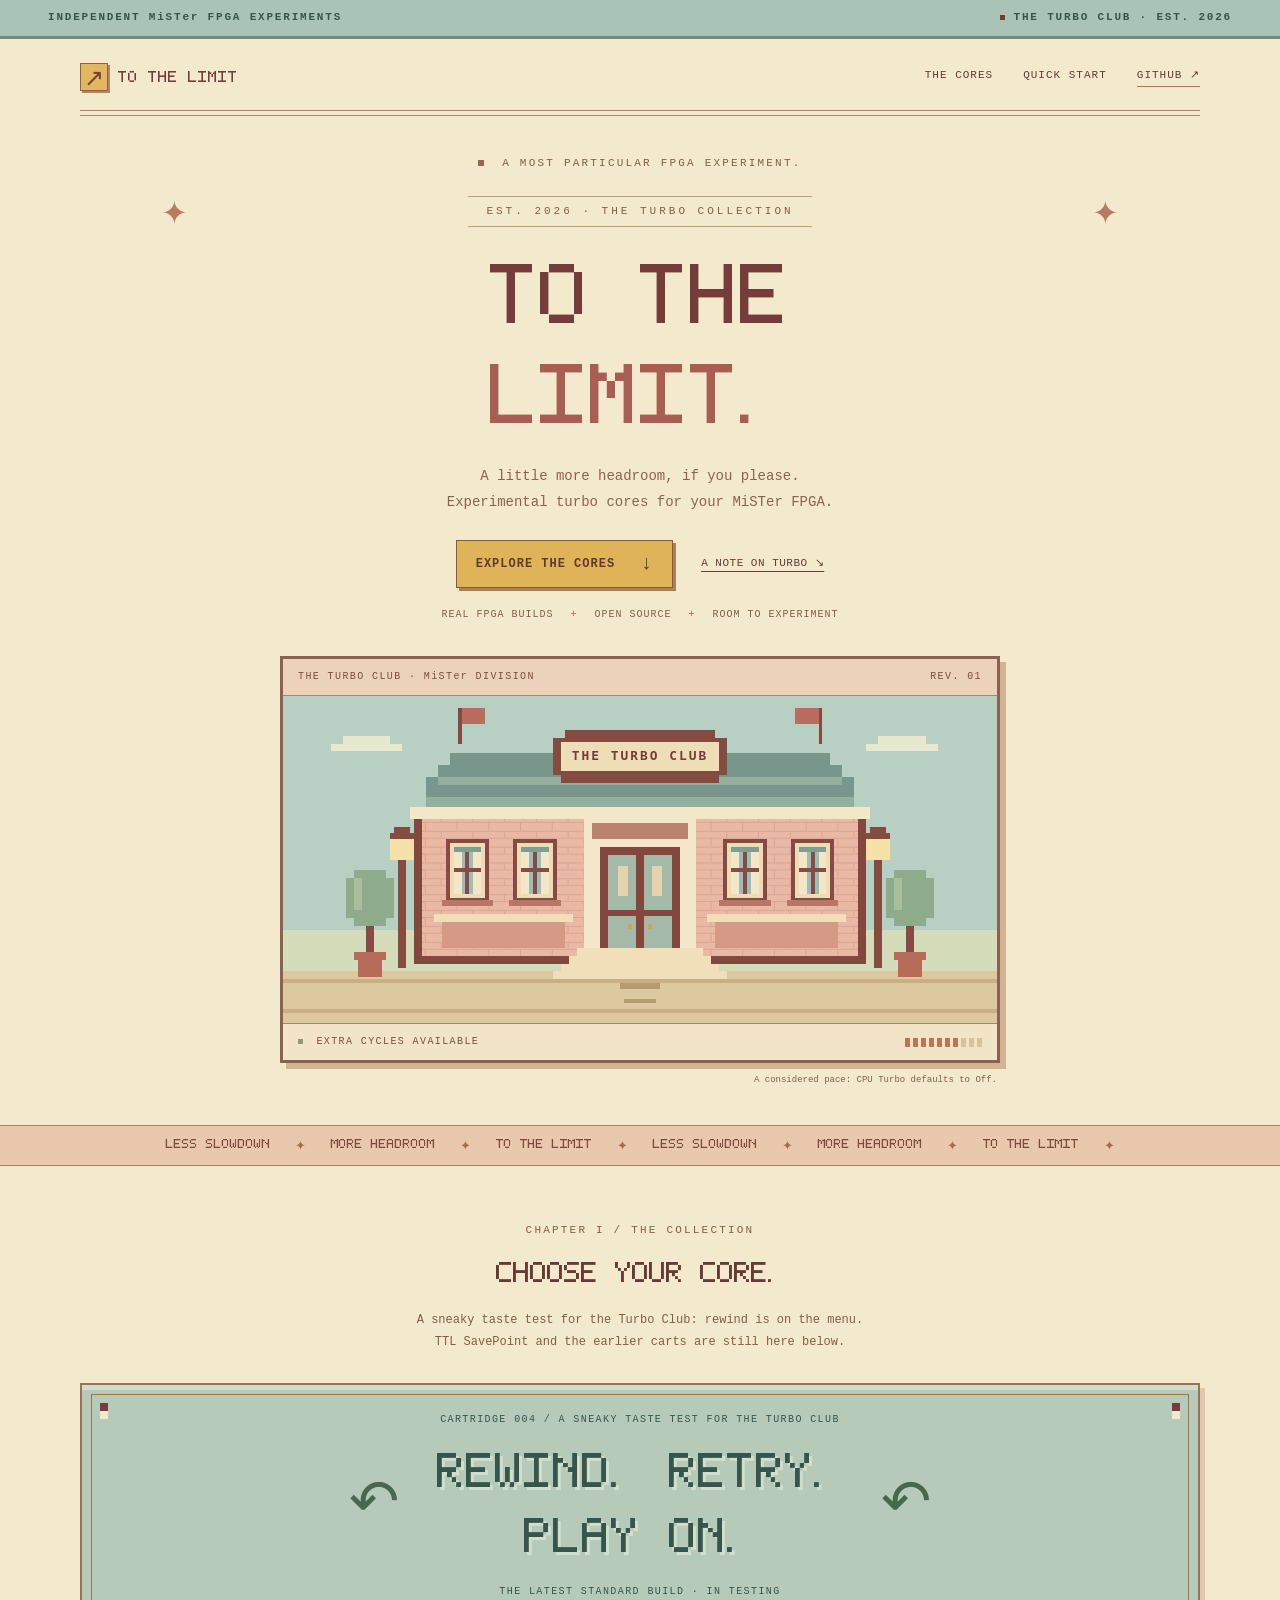
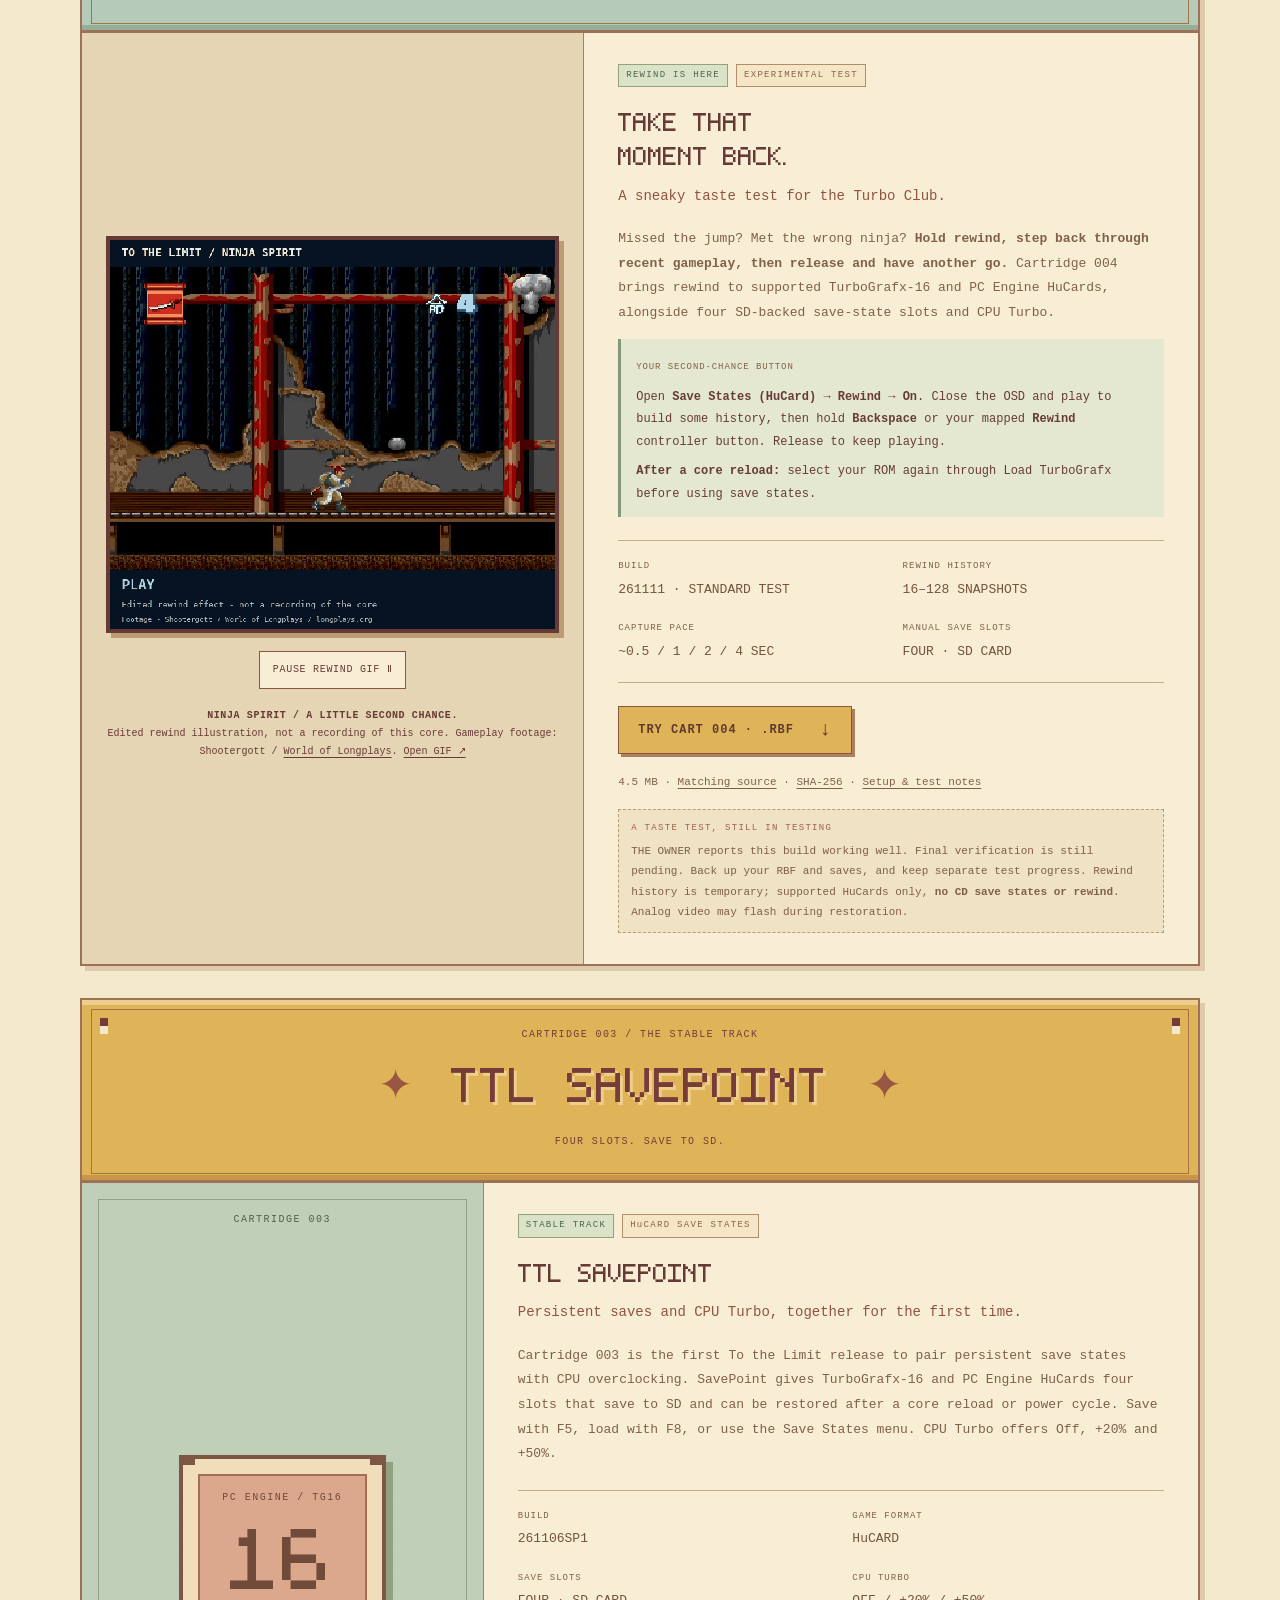
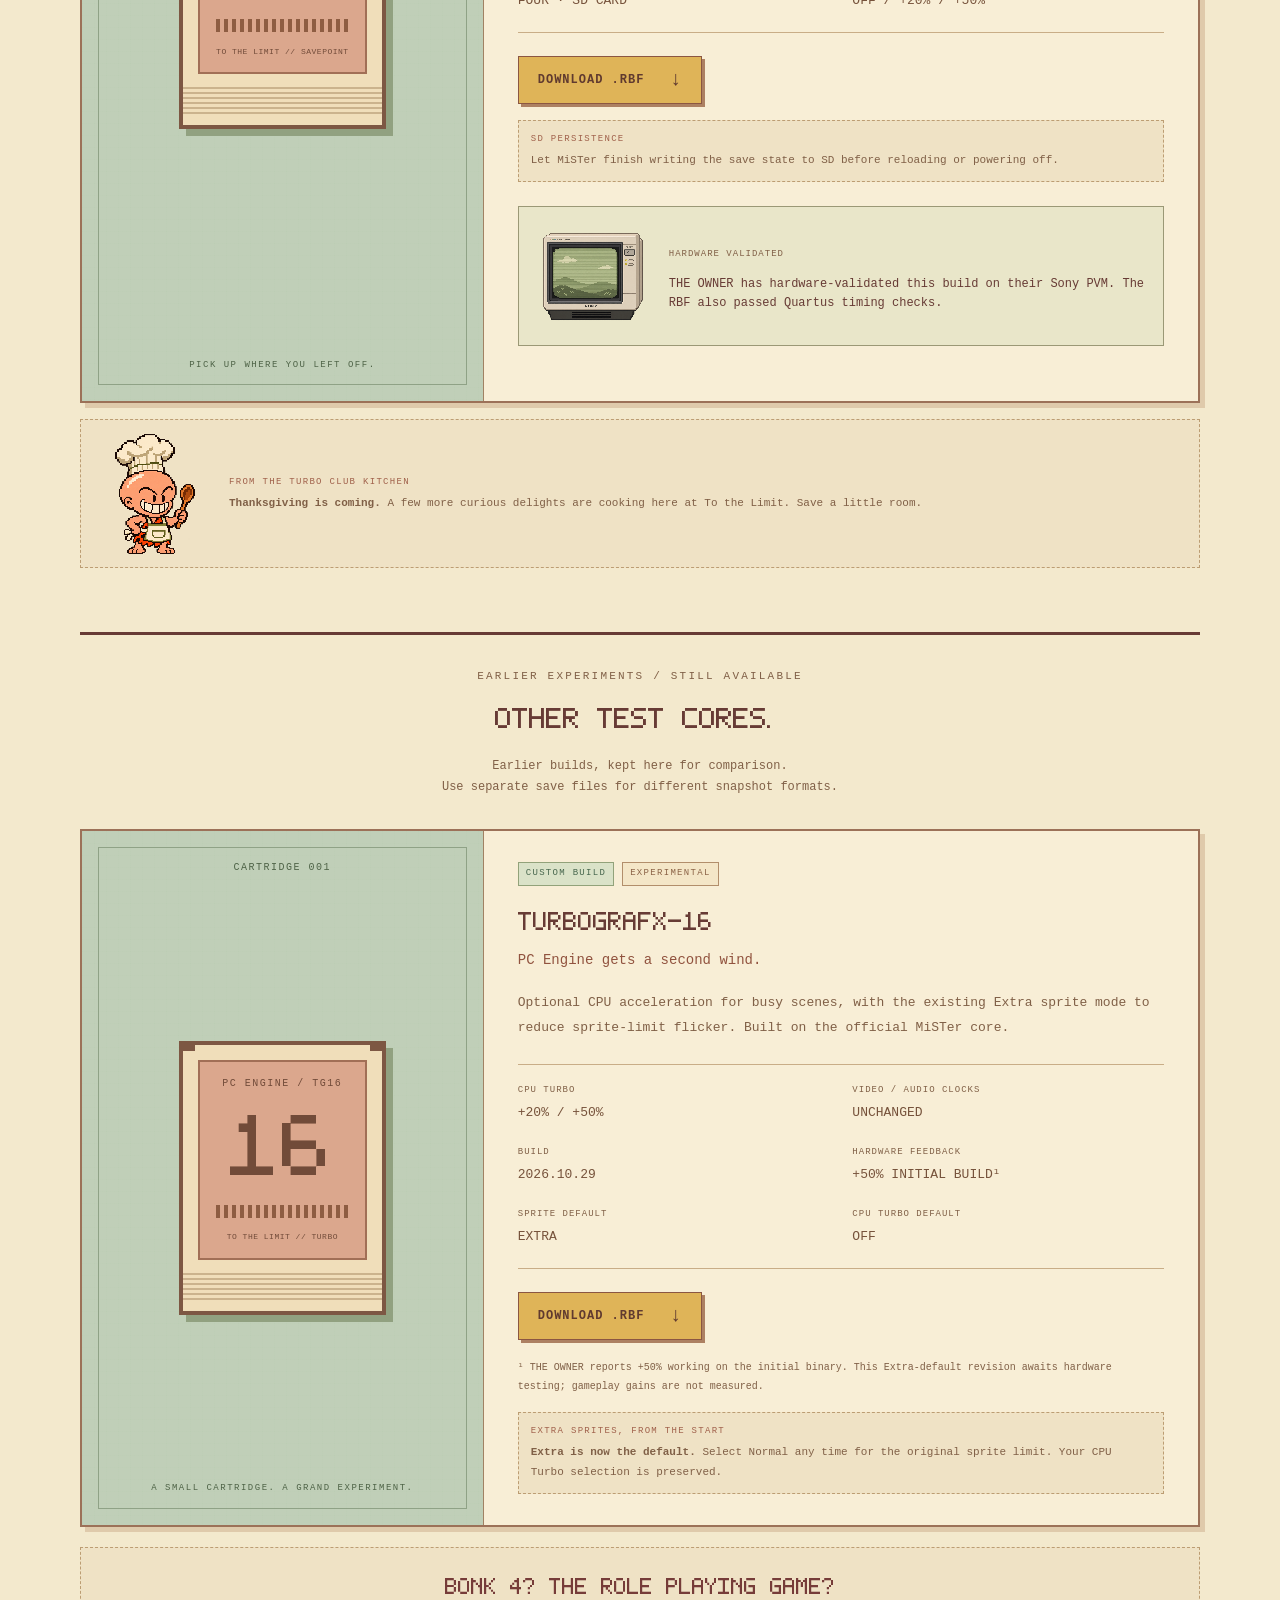
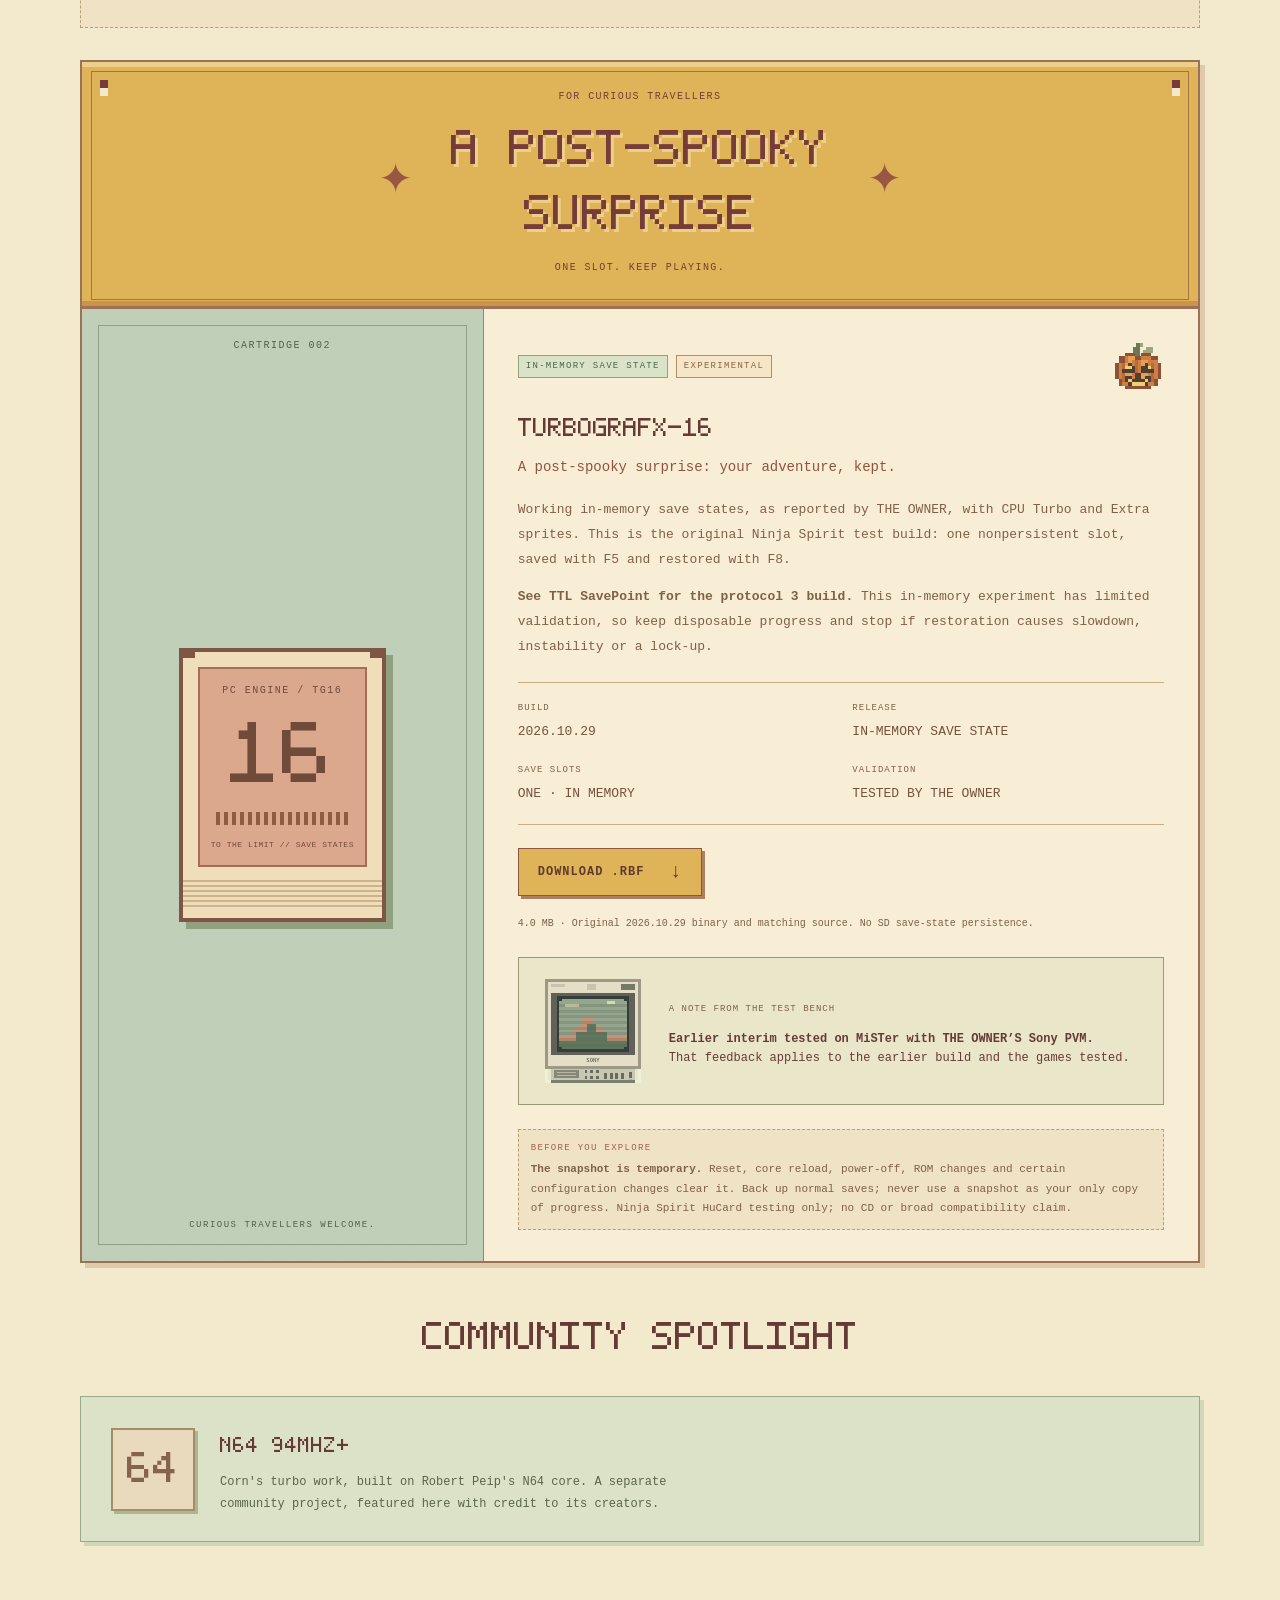
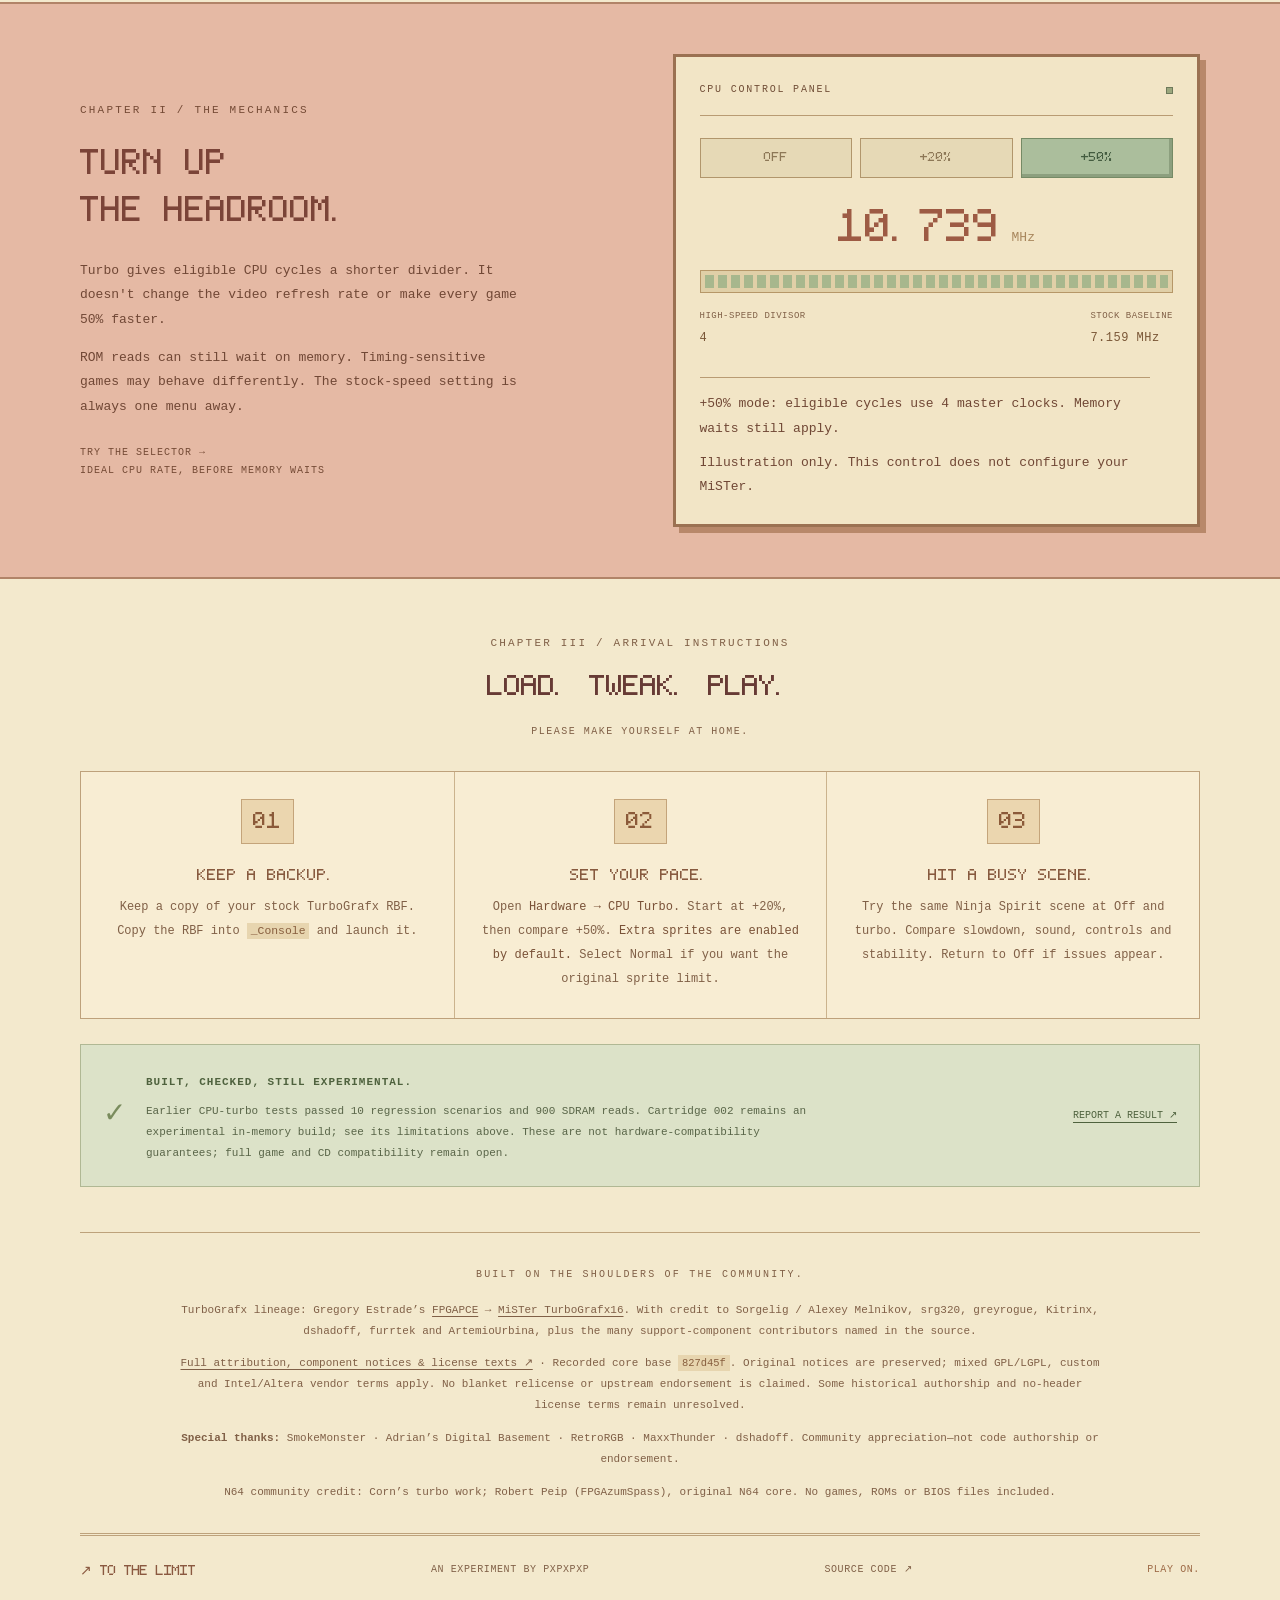
==== commit 6325147f: "Use THE OWNER consistently in TTL release wording" ====
--- a/docs/index.html
+++ b/docs/index.html
@@ -37,7 +37,7 @@
     <div class="spec-grid"><div><span>BUILD</span><strong>261111 · STANDARD TEST</strong></div><div><span>REWIND HISTORY</span><strong>16–128 SNAPSHOTS</strong></div><div><span>CAPTURE PACE</span><strong>~0.5 / 1 / 2 / 4 SEC</strong></div><div><span>MANUAL SAVE SLOTS</span><strong>FOUR · SD CARD</strong></div></div>
     <div class="download-actions"><a class="button lime" href="downloads/TurboGrafx16_ToTheLimit_261111_Standard_TEST.rbf" download>TRY CART 004 · .RBF <span>↓</span></a></div>
     <p class="fine-print">4.5 MB · <a href="downloads/TurboGrafx16_ToTheLimit_261111_Standard_TEST_source.zip">Matching source</a> · <a href="downloads/TurboGrafx16_ToTheLimit_261111_Standard_TEST.sha256">SHA-256</a> · <a href="downloads/TurboGrafx16_ToTheLimit_261111_Standard_TEST.md">Setup &amp; test notes</a></p>
-    <div class="build-notice"><span>A TASTE TEST, STILL IN TESTING</span>The owner reports this build working well. Final verification is still pending. Back up your RBF and saves, and keep separate test progress. Rewind history is temporary; supported HuCards only, <b>no CD save states or rewind</b>. Analog video may flash during restoration.</div>
+    <div class="build-notice"><span>A TASTE TEST, STILL IN TESTING</span>THE OWNER reports this build working well. Final verification is still pending. Back up your RBF and saves, and keep separate test progress. Rewind history is temporary; supported HuCards only, <b>no CD save states or rewind</b>. Analog video may flash during restoration.</div>
   </div>
 </article>
 
@@ -62,7 +62,7 @@
 <div class="section-heading other-tests" id="other-test-cores"><div><p class="eyebrow">EARLIER EXPERIMENTS / STILL AVAILABLE</p><h2>OTHER TEST CORES.</h2></div><p>Earlier builds, kept here for comparison.<br>Use separate save files for different snapshot formats.</p></div>
 <article class="featured" id="cartridge-001"><div class="core-art" aria-hidden="true"><span class="art-index">CARTRIDGE 001</span><div class="cartridge"><div class="cart-label"><span>PC ENGINE / TG16</span><strong>16</strong><div class="cart-bars"></div><small>TO THE LIMIT // TURBO</small></div><div class="cart-grip"></div></div><span class="art-caption">A SMALL CARTRIDGE. A GRAND EXPERIMENT.</span></div><div class="core-detail"><div class="badges"><span class="badge badge-lime">CUSTOM BUILD</span><span class="badge">EXPERIMENTAL</span></div><h3>TURBOGRAFX-16</h3><p class="subtitle">PC Engine gets a second wind.</p><p>Optional CPU acceleration for busy scenes, with the existing Extra sprite mode to reduce sprite-limit flicker. Built on the official MiSTer core.</p><div class="spec-grid"><div><span>CPU TURBO</span><strong>+20% / +50%</strong></div><div><span>VIDEO / AUDIO CLOCKS</span><strong>UNCHANGED</strong></div><div><span>BUILD</span><strong>2026.10.29</strong></div><div><span>HARDWARE FEEDBACK</span><strong>+50% INITIAL BUILD¹</strong></div><div><span>SPRITE DEFAULT</span><strong>EXTRA</strong></div><div><span>CPU TURBO DEFAULT</span><strong>OFF</strong></div></div><div class="download-actions"><a class="button lime" href="downloads/TTL_TurboGrafx16_ExtraSprites_20261029_EXPERIMENTAL.rbf" download>DOWNLOAD .RBF <span>↓</span></a></div><p class="fine-print">¹ THE OWNER reports +50% working on the initial binary. This Extra-default revision awaits hardware testing; gameplay gains are not measured.</p><div class="build-notice"><span>EXTRA SPRITES, FROM THE START</span><b>Extra is now the default.</b> Select Normal any time for the original sprite limit. Your CPU Turbo selection is preserved.</div></div></article>
 <aside class="bonk-rpg-teaser" aria-labelledby="bonk-rpg-title"><h3 id="bonk-rpg-title">Bonk 4? The Role Playing Game?</h3></aside>
-<article class="featured" id="cartridge-002"><div class="savestate-marquee"><span class="marquee-star" aria-hidden="true">✦</span><div><span class="marquee-kicker">FOR CURIOUS TRAVELLERS</span><strong>A POST-SPOOKY<br>SURPRISE</strong><span class="marquee-sub">ONE SLOT. KEEP PLAYING.</span></div><span class="marquee-star" aria-hidden="true">✦</span></div><div class="core-art" aria-hidden="true"><span class="art-index">CARTRIDGE 002</span><div class="cartridge"><div class="cart-label"><span>PC ENGINE / TG16</span><strong>16</strong><div class="cart-bars"></div><small>TO THE LIMIT // SAVE STATES</small></div><div class="cart-grip"></div></div><span class="art-caption">CURIOUS TRAVELLERS WELCOME.</span></div><div class="core-detail"><div class="badges"><span class="badge badge-lime">IN-MEMORY SAVE STATE</span><span class="badge">EXPERIMENTAL</span><img class="halloween-pumpkin" src="assets/pixel-halloween-pumpkin.svg" width="52" height="52" alt="A smiling pixel Halloween jack-o’-lantern"></div><h3>TURBOGRAFX-16</h3><p class="subtitle">A post-spooky surprise: your adventure, kept.</p><p>Working in-memory save states, as reported by THE OWNER, with CPU Turbo and Extra sprites. This is the original Ninja Spirit test build: one nonpersistent slot, saved with F5 and restored with F8.</p><p><b>See TTL SavePoint for the protocol 3 build.</b> This in-memory experiment has limited validation, so keep disposable progress and stop if restoration causes slowdown, instability or a lock-up.</p><div class="spec-grid"><div><span>BUILD</span><strong>2026.10.29</strong></div><div><span>RELEASE</span><strong>IN-MEMORY SAVE STATE</strong></div><div><span>SAVE SLOTS</span><strong>ONE · IN MEMORY</strong></div><div><span>VALIDATION</span><strong>TESTED BY THE OWNER</strong></div></div><div class="download-actions"><a class="button lime" href="downloads/TTL_TurboGrafx16_NinjaSpirit_SaveStates_20261029_EXPERIMENTAL.rbf" download>DOWNLOAD .RBF <span>↓</span></a></div><p class="fine-print">4.0 MB · Original 2026.10.29 binary and matching source. No SD save-state persistence.</p><div class="pvm-report"><img src="assets/pixel-pvm.svg" width="160" height="156" alt="Pixel-art Sony PVM-1953MD-style monitor with cream bezel and lower control panel"><div><span class="eyebrow">A NOTE FROM THE TEST BENCH</span><p><b>Earlier interim tested on MiSTer with THE OWNERS’ Sony PVM.</b><br>That feedback applies to the earlier build and the games tested.</p></div></div><div class="build-notice"><span>BEFORE YOU EXPLORE</span><b>The snapshot is temporary.</b> Reset, core reload, power-off, ROM changes and certain configuration changes clear it. Back up normal saves; never use a snapshot as your only copy of progress. Ninja Spirit HuCard testing only; no CD or broad compatibility claim.</div></div></article>
+<article class="featured" id="cartridge-002"><div class="savestate-marquee"><span class="marquee-star" aria-hidden="true">✦</span><div><span class="marquee-kicker">FOR CURIOUS TRAVELLERS</span><strong>A POST-SPOOKY<br>SURPRISE</strong><span class="marquee-sub">ONE SLOT. KEEP PLAYING.</span></div><span class="marquee-star" aria-hidden="true">✦</span></div><div class="core-art" aria-hidden="true"><span class="art-index">CARTRIDGE 002</span><div class="cartridge"><div class="cart-label"><span>PC ENGINE / TG16</span><strong>16</strong><div class="cart-bars"></div><small>TO THE LIMIT // SAVE STATES</small></div><div class="cart-grip"></div></div><span class="art-caption">CURIOUS TRAVELLERS WELCOME.</span></div><div class="core-detail"><div class="badges"><span class="badge badge-lime">IN-MEMORY SAVE STATE</span><span class="badge">EXPERIMENTAL</span><img class="halloween-pumpkin" src="assets/pixel-halloween-pumpkin.svg" width="52" height="52" alt="A smiling pixel Halloween jack-o’-lantern"></div><h3>TURBOGRAFX-16</h3><p class="subtitle">A post-spooky surprise: your adventure, kept.</p><p>Working in-memory save states, as reported by THE OWNER, with CPU Turbo and Extra sprites. This is the original Ninja Spirit test build: one nonpersistent slot, saved with F5 and restored with F8.</p><p><b>See TTL SavePoint for the protocol 3 build.</b> This in-memory experiment has limited validation, so keep disposable progress and stop if restoration causes slowdown, instability or a lock-up.</p><div class="spec-grid"><div><span>BUILD</span><strong>2026.10.29</strong></div><div><span>RELEASE</span><strong>IN-MEMORY SAVE STATE</strong></div><div><span>SAVE SLOTS</span><strong>ONE · IN MEMORY</strong></div><div><span>VALIDATION</span><strong>TESTED BY THE OWNER</strong></div></div><div class="download-actions"><a class="button lime" href="downloads/TTL_TurboGrafx16_NinjaSpirit_SaveStates_20261029_EXPERIMENTAL.rbf" download>DOWNLOAD .RBF <span>↓</span></a></div><p class="fine-print">4.0 MB · Original 2026.10.29 binary and matching source. No SD save-state persistence.</p><div class="pvm-report"><img src="assets/pixel-pvm.svg" width="160" height="156" alt="Pixel-art Sony PVM-1953MD-style monitor with cream bezel and lower control panel"><div><span class="eyebrow">A NOTE FROM THE TEST BENCH</span><p><b>Earlier interim tested on MiSTer with THE OWNER’S Sony PVM.</b><br>That feedback applies to the earlier build and the games tested.</p></div></div><div class="build-notice"><span>BEFORE YOU EXPLORE</span><b>The snapshot is temporary.</b> Reset, core reload, power-off, ROM changes and certain configuration changes clear it. Back up normal saves; never use a snapshot as your only copy of progress. Ninja Spirit HuCard testing only; no CD or broad compatibility claim.</div></div></article>
 <div class="section-heading community-heading"><h2 id="community-title">COMMUNITY SPOTLIGHT</h2></div>
 <article class="community" aria-labelledby="community-title"><div class="community-number" aria-hidden="true">64</div><div><h3>N64 94MHz+</h3><p>Corn's turbo work, built on Robert Peip's N64 core. A separate community project, featured here with credit to its creators.</p></div></article>
 </section>
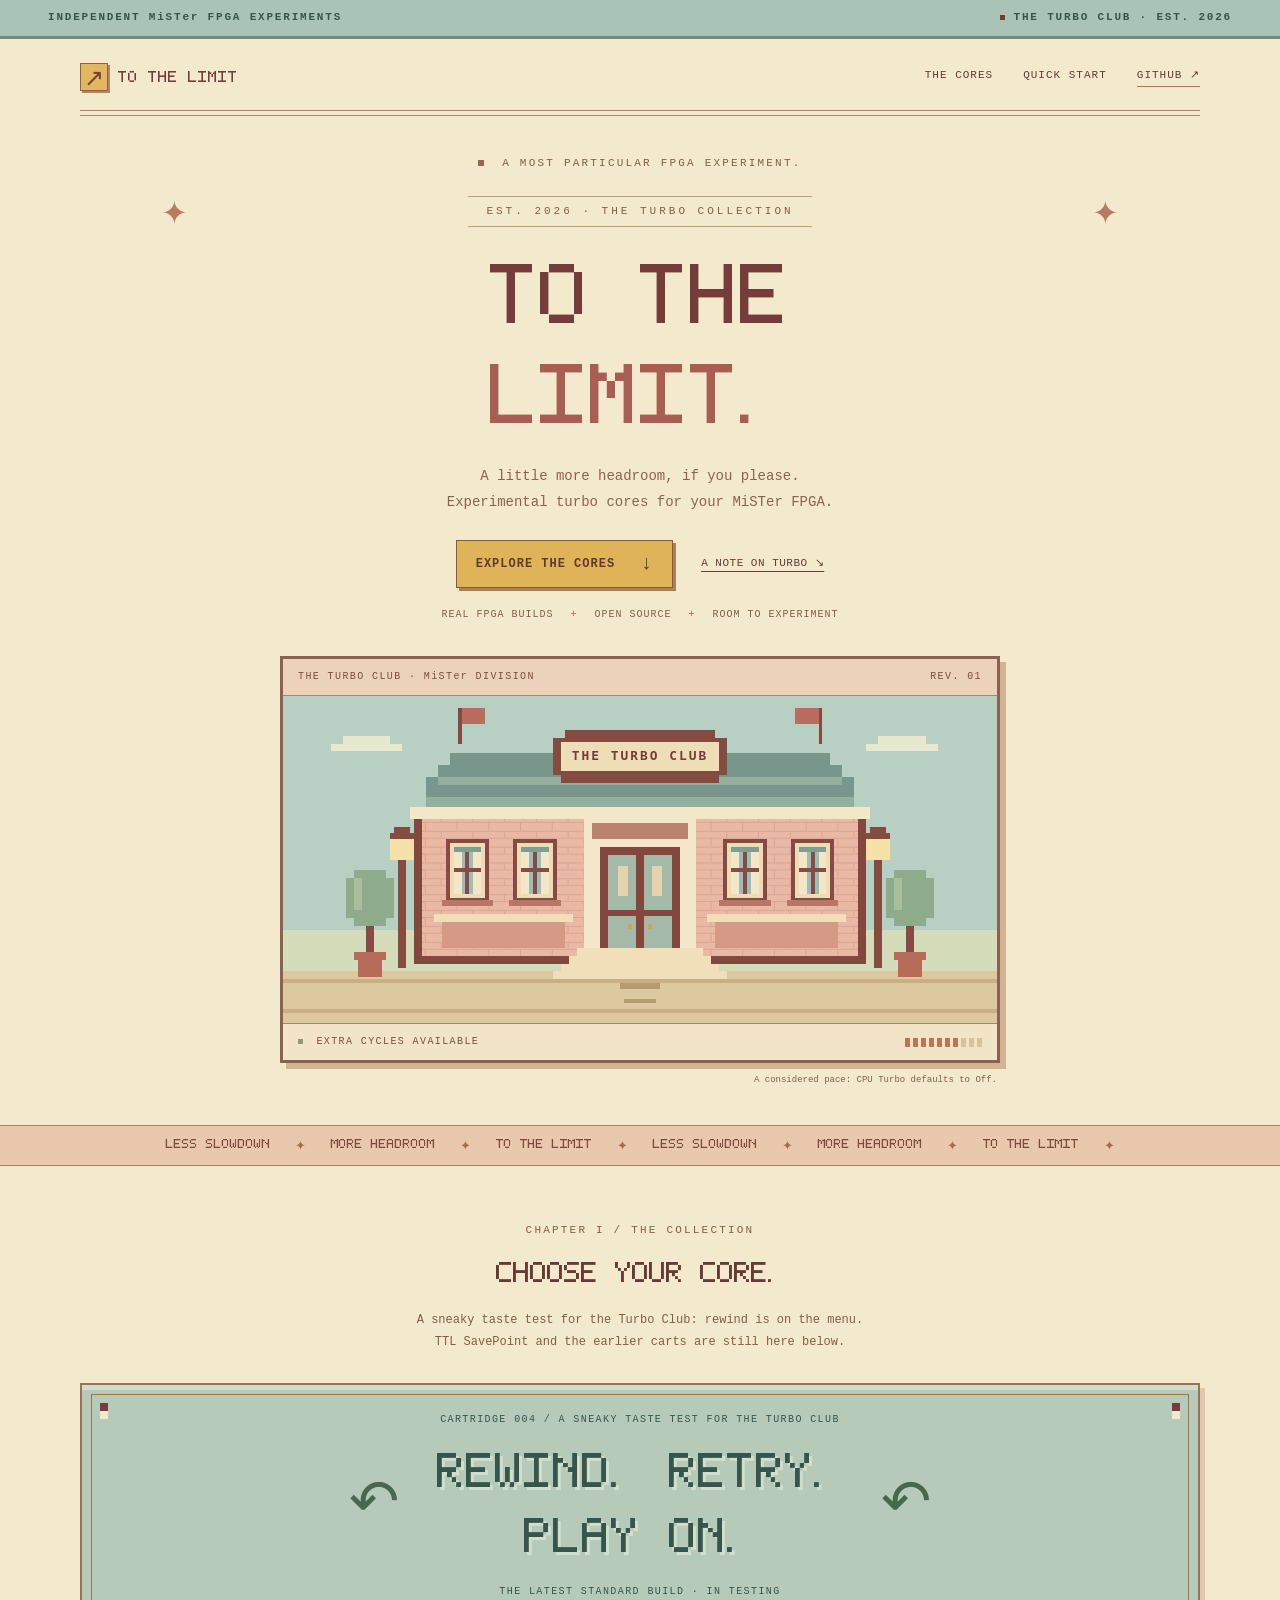
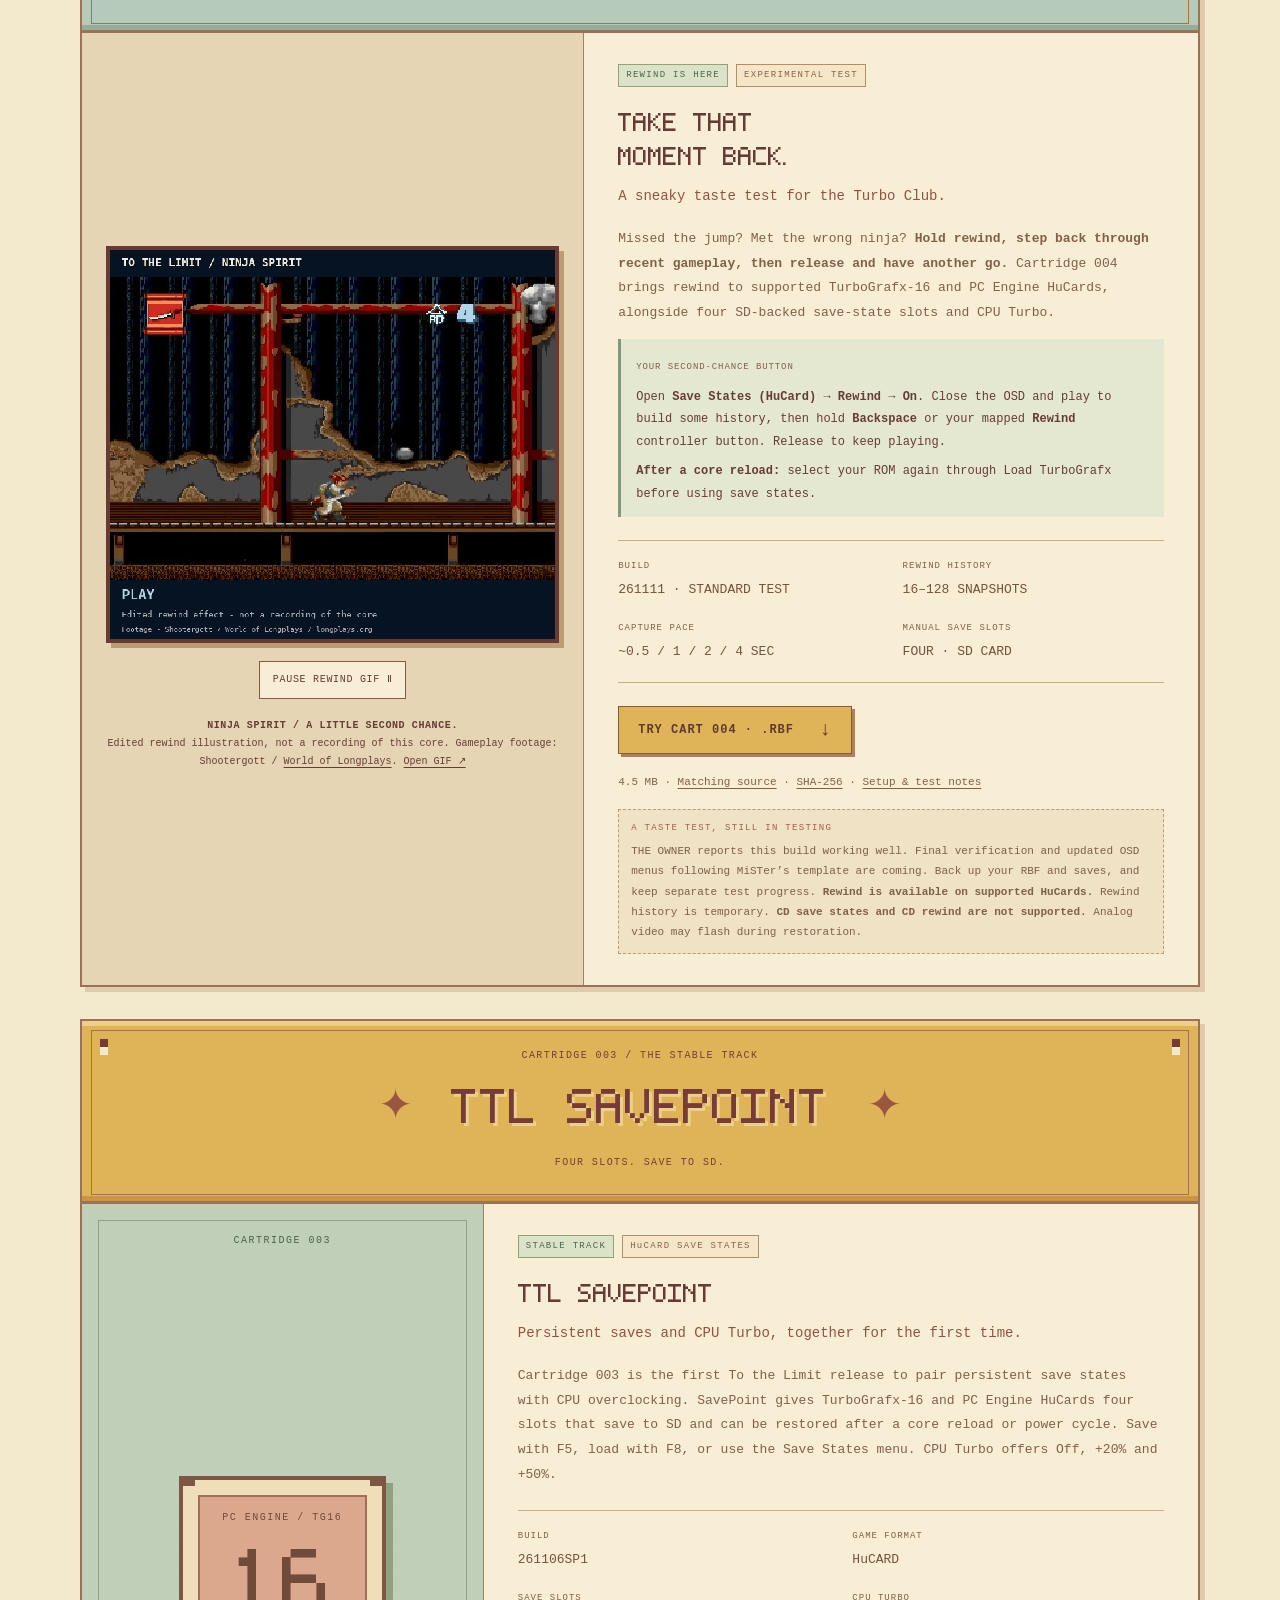
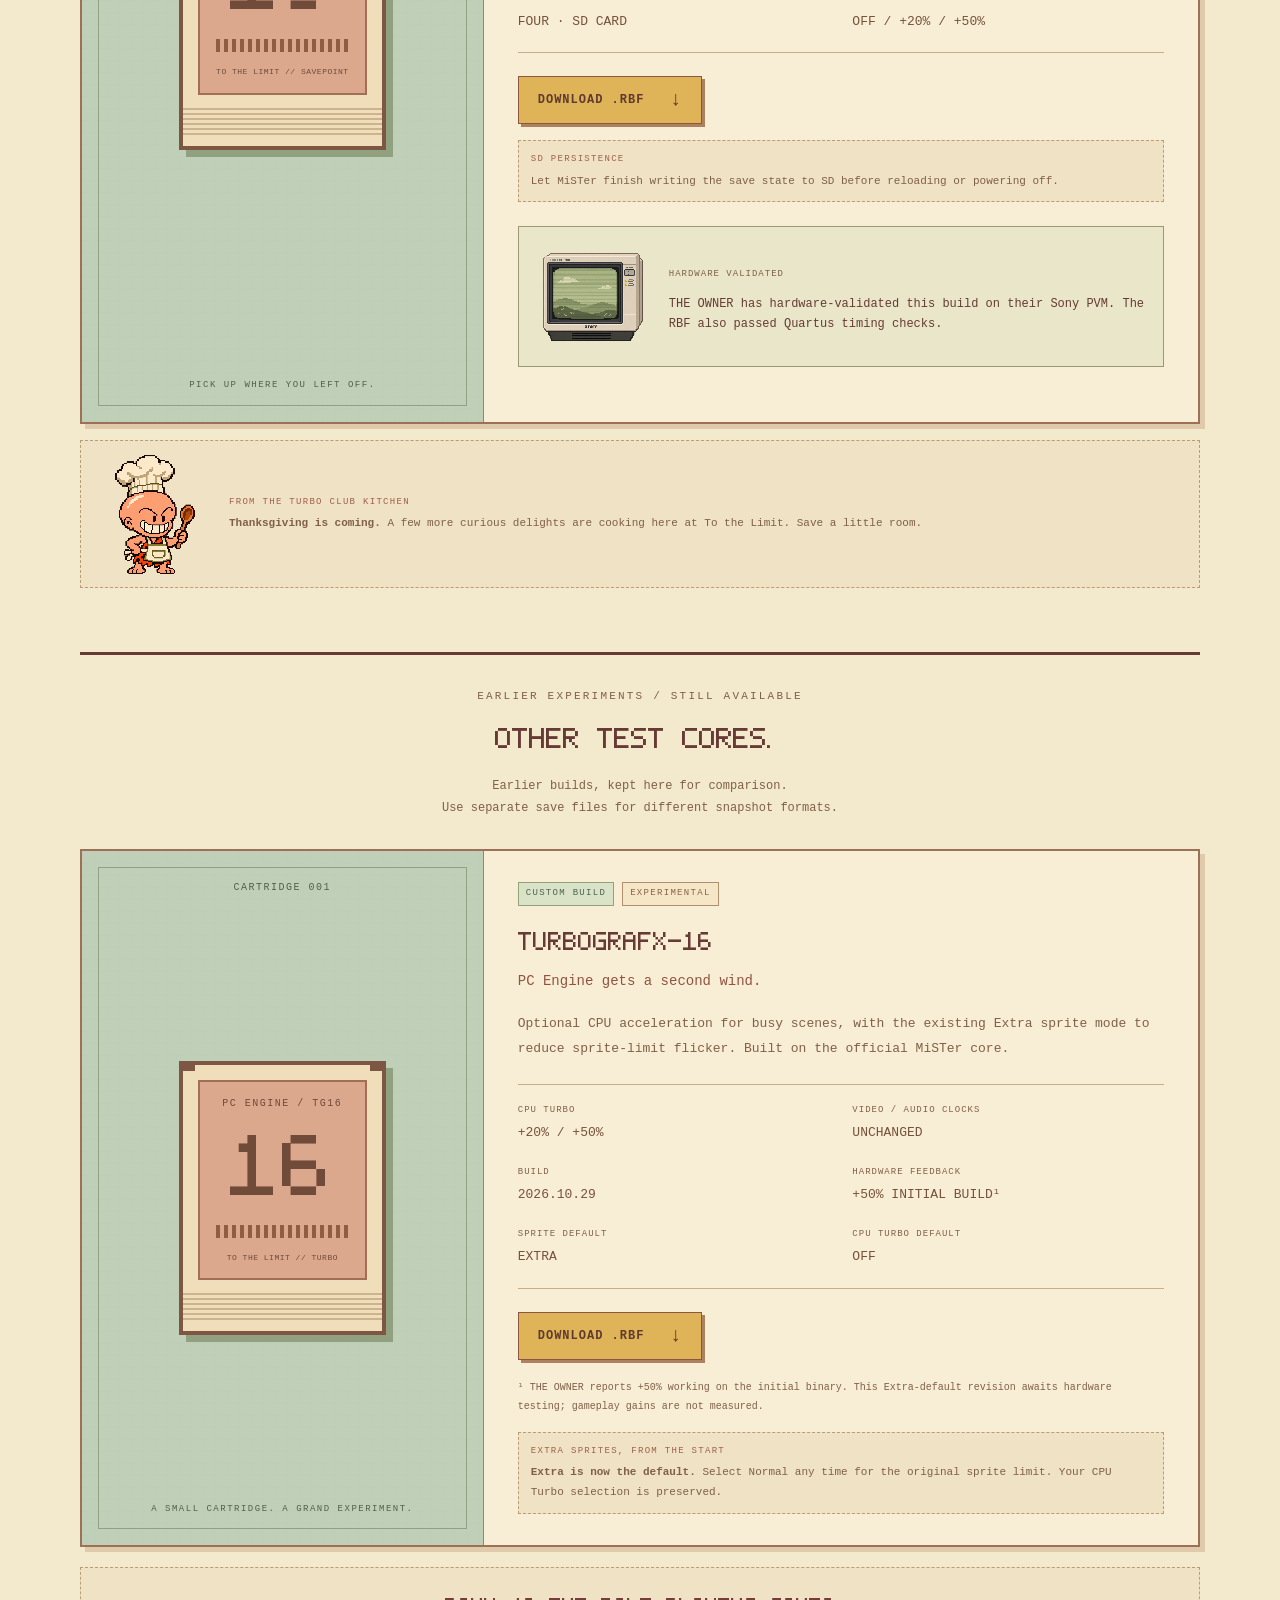
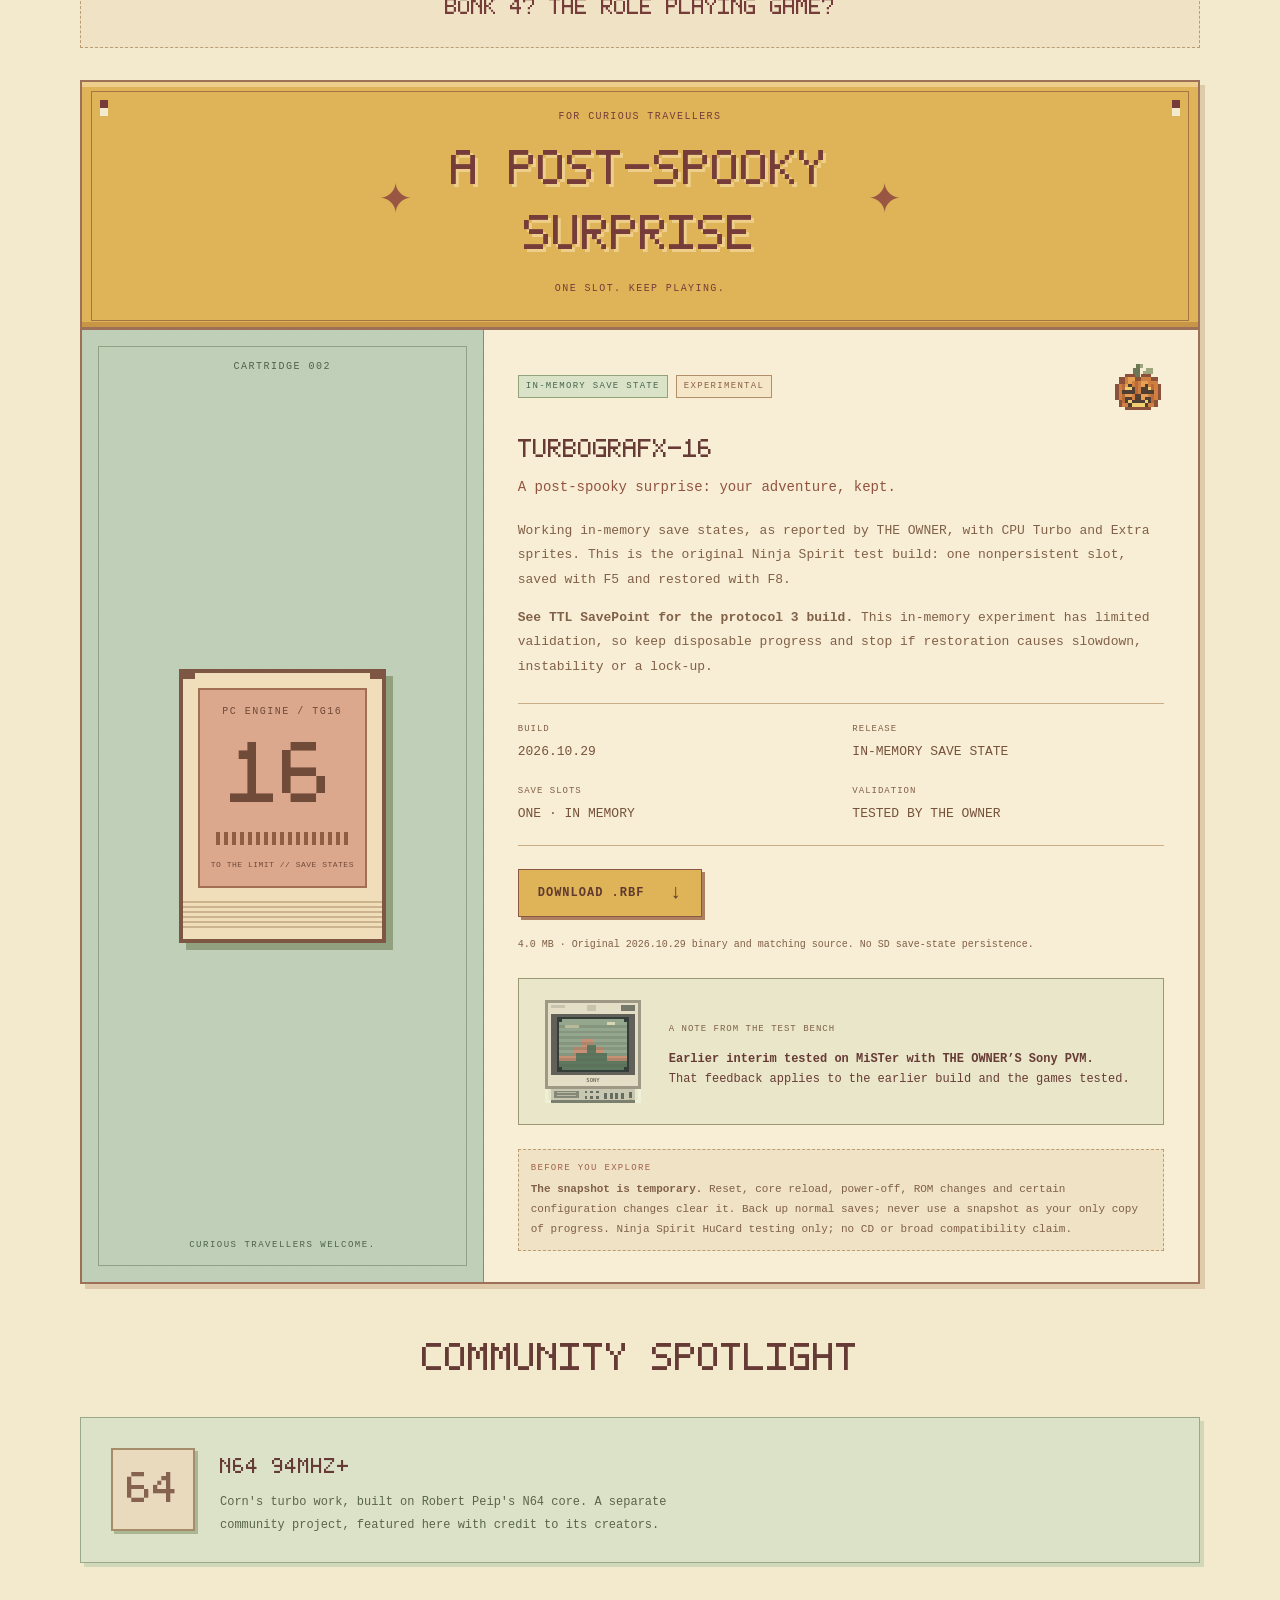
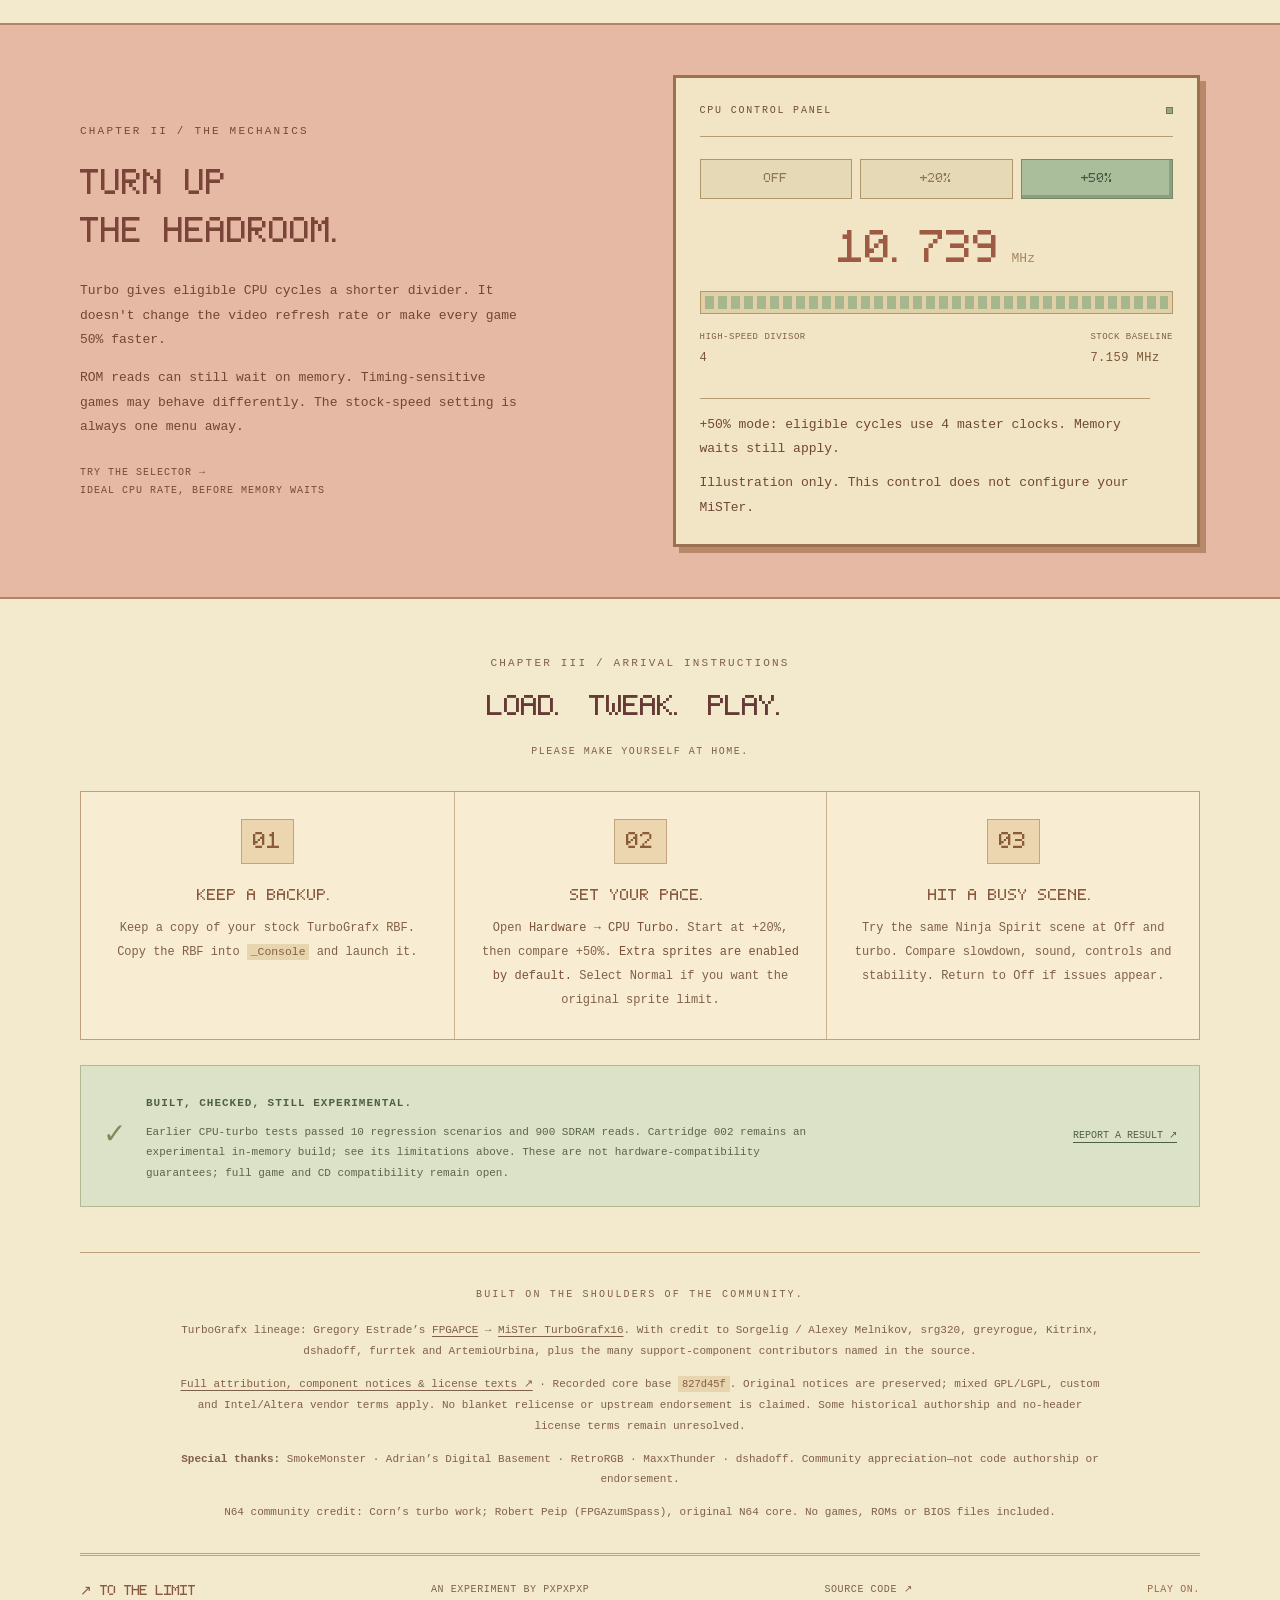
==== commit 9bc68841: "Clarify HuCard rewind support and forthcoming OSD update" ====
--- a/docs/index.html
+++ b/docs/index.html
@@ -37,7 +37,7 @@
     <div class="spec-grid"><div><span>BUILD</span><strong>261111 · STANDARD TEST</strong></div><div><span>REWIND HISTORY</span><strong>16–128 SNAPSHOTS</strong></div><div><span>CAPTURE PACE</span><strong>~0.5 / 1 / 2 / 4 SEC</strong></div><div><span>MANUAL SAVE SLOTS</span><strong>FOUR · SD CARD</strong></div></div>
     <div class="download-actions"><a class="button lime" href="downloads/TurboGrafx16_ToTheLimit_261111_Standard_TEST.rbf" download>TRY CART 004 · .RBF <span>↓</span></a></div>
     <p class="fine-print">4.5 MB · <a href="downloads/TurboGrafx16_ToTheLimit_261111_Standard_TEST_source.zip">Matching source</a> · <a href="downloads/TurboGrafx16_ToTheLimit_261111_Standard_TEST.sha256">SHA-256</a> · <a href="downloads/TurboGrafx16_ToTheLimit_261111_Standard_TEST.md">Setup &amp; test notes</a></p>
-    <div class="build-notice"><span>A TASTE TEST, STILL IN TESTING</span>THE OWNER reports this build working well. Final verification is still pending. Back up your RBF and saves, and keep separate test progress. Rewind history is temporary; supported HuCards only, <b>no CD save states or rewind</b>. Analog video may flash during restoration.</div>
+    <div class="build-notice"><span>A TASTE TEST, STILL IN TESTING</span>THE OWNER reports this build working well. Final verification and updated OSD menus following MiSTer’s template are coming. Back up your RBF and saves, and keep separate test progress. <b>Rewind is available on supported HuCards.</b> Rewind history is temporary. <b>CD save states and CD rewind are not supported.</b> Analog video may flash during restoration.</div>
   </div>
 </article>
 
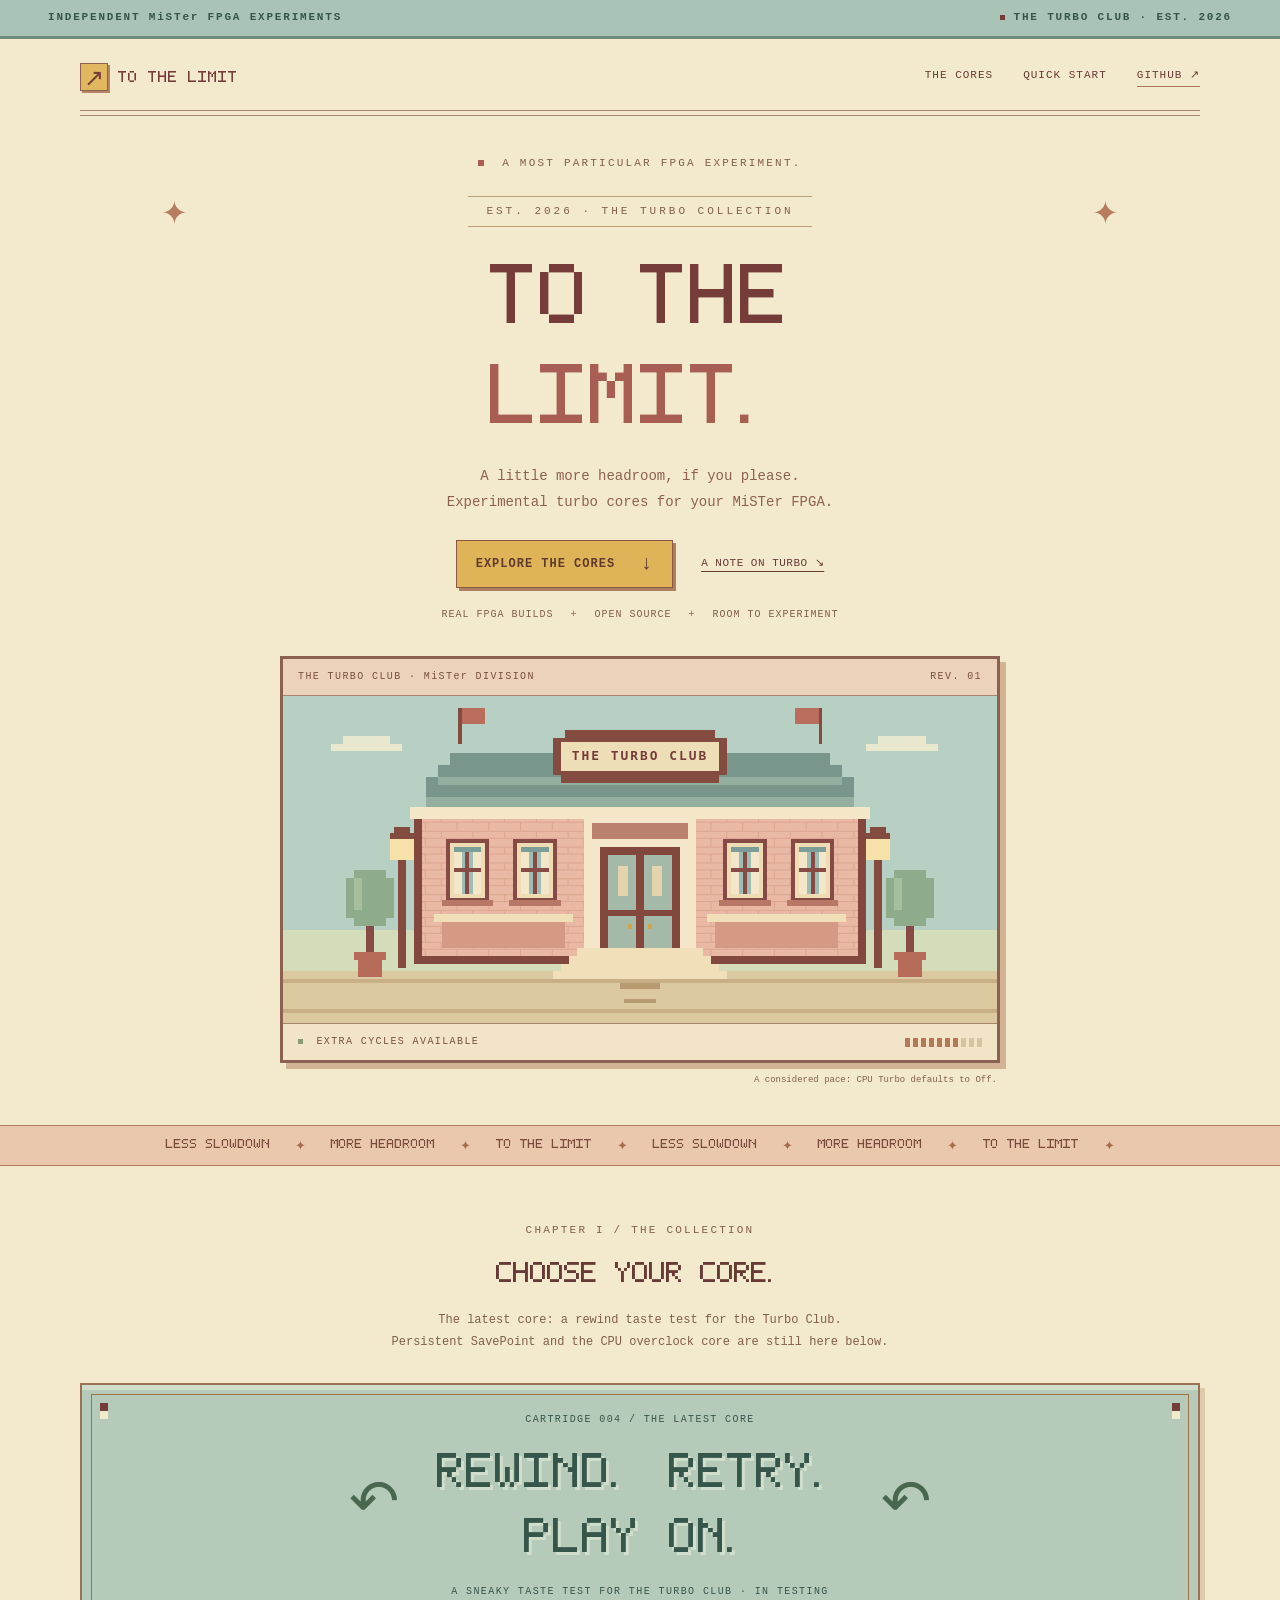
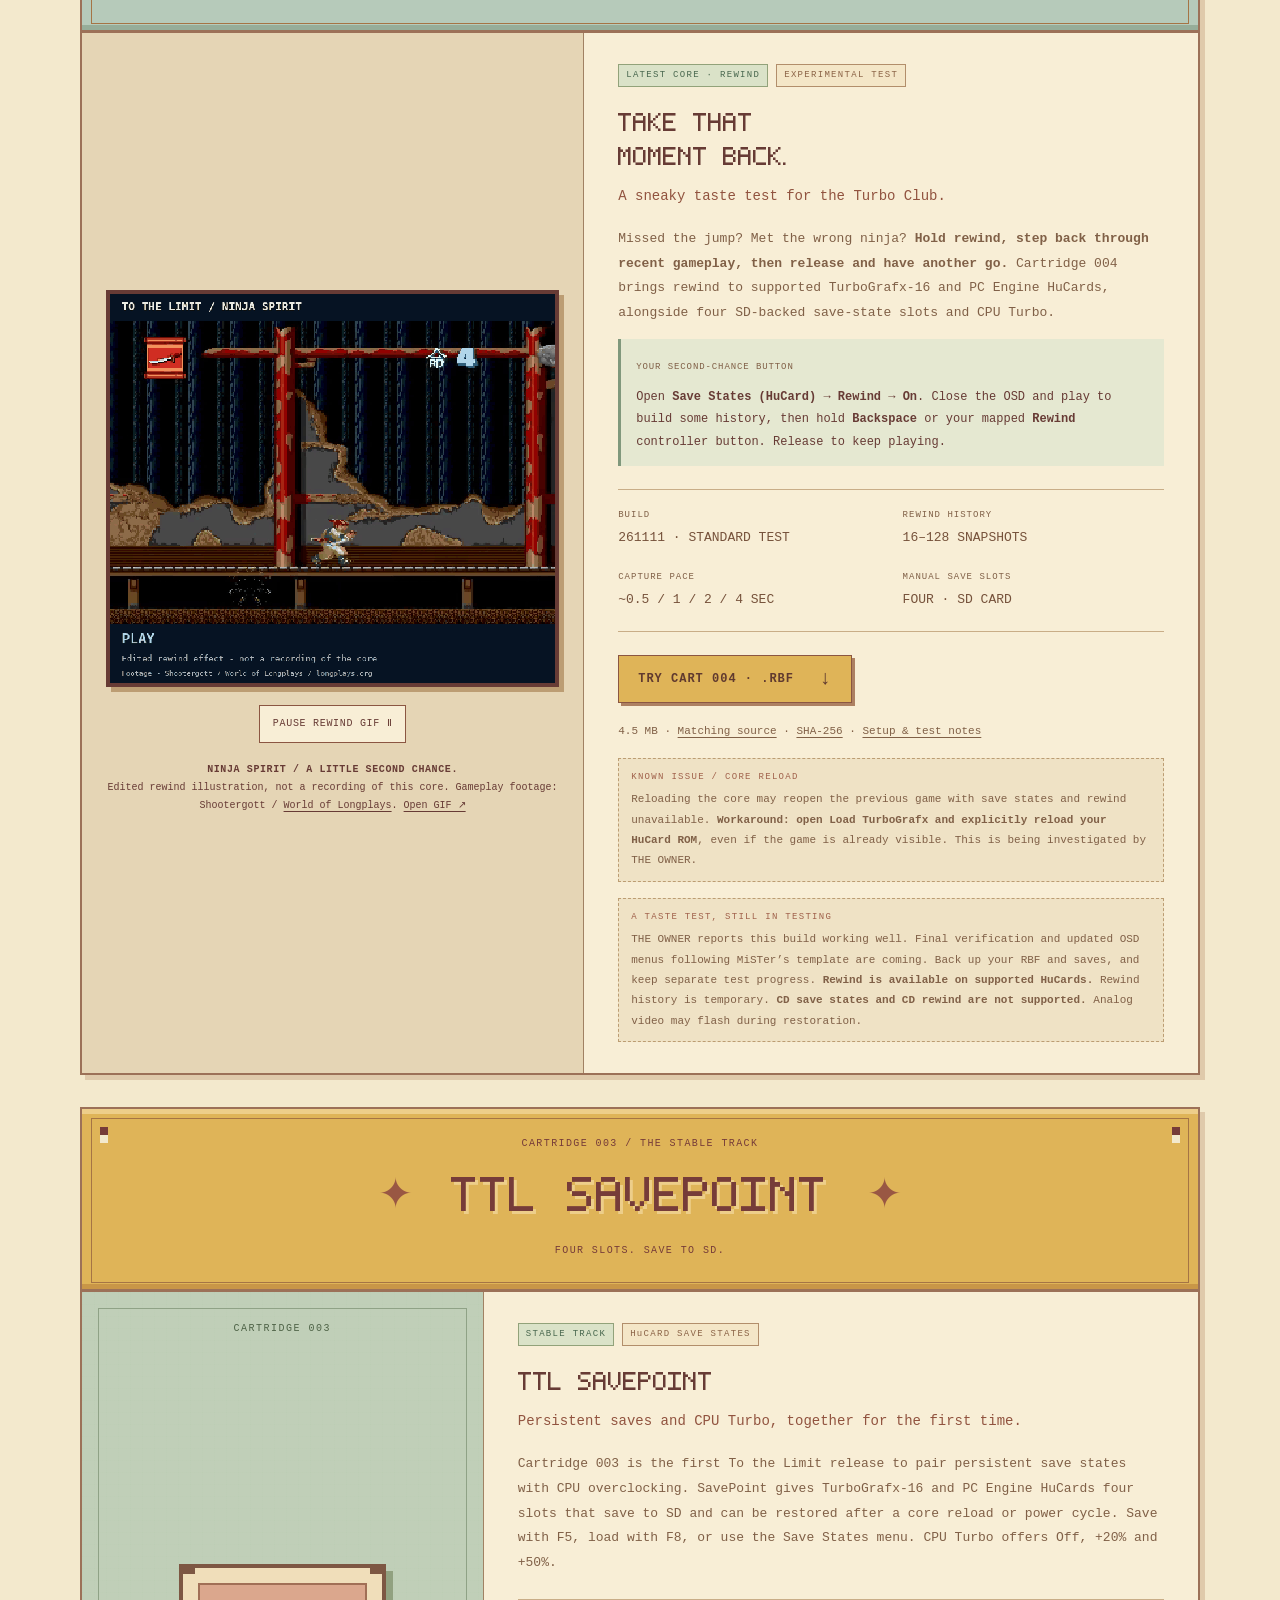
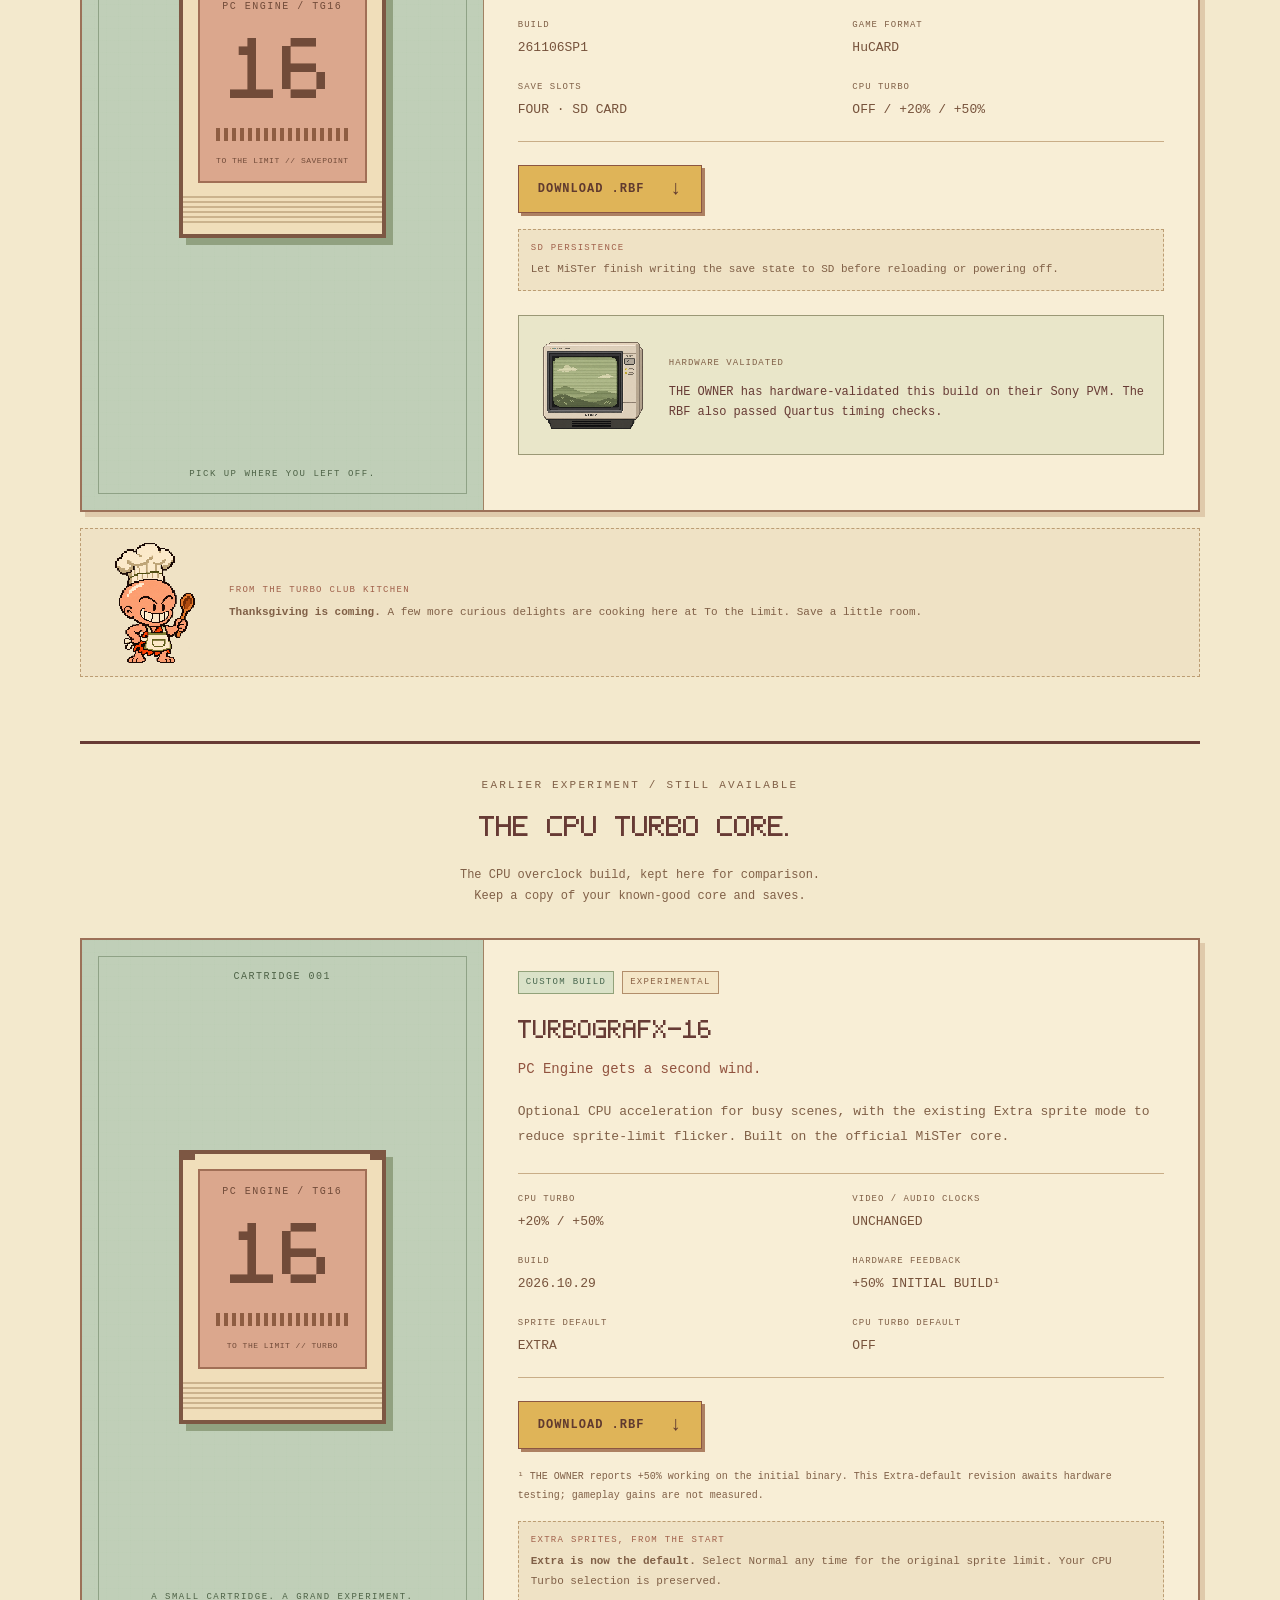
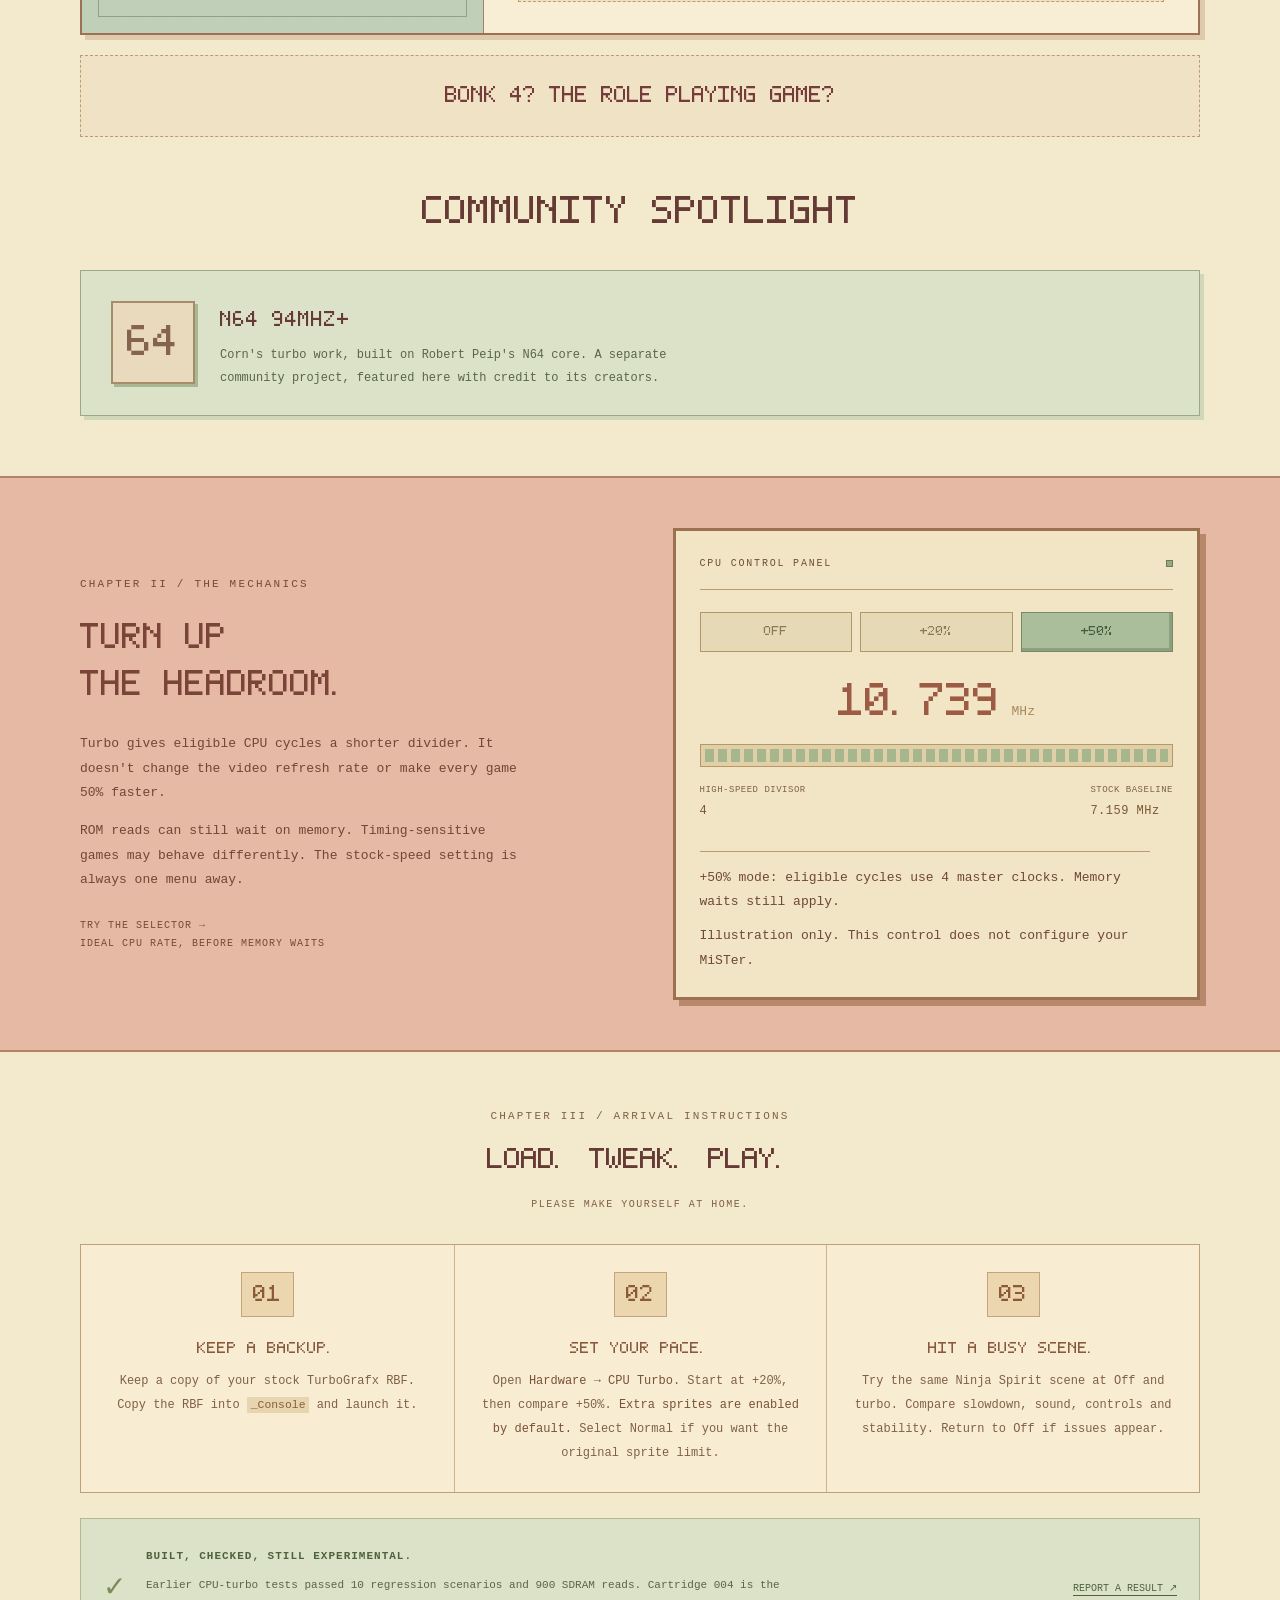
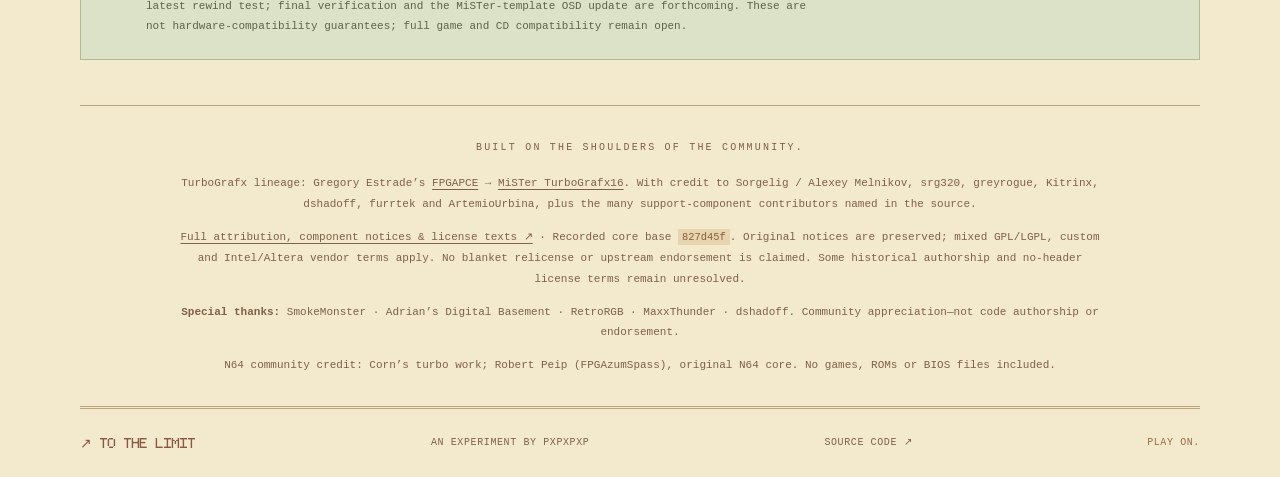
==== commit 6a2a30b2: "Retire temporary-state core and mark rewind latest with reload known issue" ====
--- a/docs/index.html
+++ b/docs/index.html
@@ -19,24 +19,25 @@
 <div class="machine-bottom"><span><i></i> EXTRA CYCLES AVAILABLE</span><div class="mini-meter" aria-hidden="true"><b></b><b></b><b></b><b></b><b></b><b></b><b></b><b></b><b></b><b></b></div></div><p class="machine-note">A considered pace: CPU Turbo defaults to Off.</p></div>
 </section>
 <div class="stripe" aria-hidden="true"><div>LESS SLOWDOWN <span>✦</span> MORE HEADROOM <span>✦</span> TO THE LIMIT <span>✦</span> LESS SLOWDOWN <span>✦</span> MORE HEADROOM <span>✦</span> TO THE LIMIT <span>✦</span></div></div>
-<section class="wrap core-section" id="cores" aria-labelledby="cores-title"><div class="section-heading"><div><p class="eyebrow">CHAPTER I / THE COLLECTION</p><h2 id="cores-title">CHOOSE YOUR CORE.</h2></div><p>A sneaky taste test for the Turbo Club: rewind is on the menu.<br>TTL SavePoint and the earlier carts are still here below.</p></div>
+<section class="wrap core-section" id="cores" aria-labelledby="cores-title"><div class="section-heading"><div><p class="eyebrow">CHAPTER I / THE COLLECTION</p><h2 id="cores-title">CHOOSE YOUR CORE.</h2></div><p>The latest core: a rewind taste test for the Turbo Club.<br>Persistent SavePoint and the CPU overclock core are still here below.</p></div>
 
 <article class="featured rewind-feature" id="cartridge-004" aria-labelledby="cart4-title">
-  <div class="savestate-marquee rewind-marquee"><span class="marquee-star" aria-hidden="true">↶</span><div><span class="marquee-kicker">CARTRIDGE 004 / A SNEAKY TASTE TEST FOR THE TURBO CLUB</span><strong>REWIND. RETRY.<br>PLAY ON.</strong><span class="marquee-sub">THE LATEST STANDARD BUILD · IN TESTING</span></div><span class="marquee-star" aria-hidden="true">↶</span></div>
+  <div class="savestate-marquee rewind-marquee"><span class="marquee-star" aria-hidden="true">↶</span><div><span class="marquee-kicker">CARTRIDGE 004 / THE LATEST CORE</span><strong>REWIND. RETRY.<br>PLAY ON.</strong><span class="marquee-sub">A SNEAKY TASTE TEST FOR THE TURBO CLUB · IN TESTING</span></div><span class="marquee-star" aria-hidden="true">↶</span></div>
   <figure class="rewind-preview">
     <div class="rewind-screen"><img id="rewind-demo" src="assets/ninja-spirit-rewind-poster.png" data-animation="assets/ninja-spirit-real-gameplay-rewind.gif" data-poster="assets/ninja-spirit-rewind-poster.png" width="682" height="596" alt="Ninja Spirit gameplay edited to illustrate play, rewind and trying again. This is not a recording of the core." loading="lazy" decoding="async"></div>
     <button type="button" class="rewind-toggle" aria-controls="rewind-demo" aria-pressed="false" hidden>PLAY REWIND GIF ▶</button>
     <figcaption><b>NINJA SPIRIT / A LITTLE SECOND CHANCE.</b><br>Edited rewind illustration, not a recording of this core. Gameplay footage: Shootergott / <a href="https://longplays.org/">World of Longplays</a>. <a href="assets/ninja-spirit-real-gameplay-rewind.gif">Open GIF ↗</a></figcaption>
   </figure>
   <div class="core-detail">
-    <div class="badges"><span class="badge badge-lime">REWIND IS HERE</span><span class="badge">EXPERIMENTAL TEST</span></div>
+    <div class="badges"><span class="badge badge-lime">LATEST CORE · REWIND</span><span class="badge">EXPERIMENTAL TEST</span></div>
     <h3 id="cart4-title">TAKE THAT<br>MOMENT BACK.</h3>
     <p class="subtitle">A sneaky taste test for the Turbo Club.</p>
     <p>Missed the jump? Met the wrong ninja? <b>Hold rewind, step back through recent gameplay, then release and have another go.</b> Cartridge 004 brings rewind to supported TurboGrafx-16 and PC Engine HuCards, alongside four SD-backed save-state slots and CPU Turbo.</p>
-    <div class="rewind-instructions"><span class="eyebrow">YOUR SECOND-CHANCE BUTTON</span><p>Open <b>Save States (HuCard) → Rewind → On</b>. Close the OSD and play to build some history, then hold <b>Backspace</b> or your mapped <b>Rewind</b> controller button. Release to keep playing.</p><p><b>After a core reload:</b> select your ROM again through Load TurboGrafx before using save states.</p></div>
+    <div class="rewind-instructions"><span class="eyebrow">YOUR SECOND-CHANCE BUTTON</span><p>Open <b>Save States (HuCard) → Rewind → On</b>. Close the OSD and play to build some history, then hold <b>Backspace</b> or your mapped <b>Rewind</b> controller button. Release to keep playing.</p></div>
     <div class="spec-grid"><div><span>BUILD</span><strong>261111 · STANDARD TEST</strong></div><div><span>REWIND HISTORY</span><strong>16–128 SNAPSHOTS</strong></div><div><span>CAPTURE PACE</span><strong>~0.5 / 1 / 2 / 4 SEC</strong></div><div><span>MANUAL SAVE SLOTS</span><strong>FOUR · SD CARD</strong></div></div>
     <div class="download-actions"><a class="button lime" href="downloads/TurboGrafx16_ToTheLimit_261111_Standard_TEST.rbf" download>TRY CART 004 · .RBF <span>↓</span></a></div>
     <p class="fine-print">4.5 MB · <a href="downloads/TurboGrafx16_ToTheLimit_261111_Standard_TEST_source.zip">Matching source</a> · <a href="downloads/TurboGrafx16_ToTheLimit_261111_Standard_TEST.sha256">SHA-256</a> · <a href="downloads/TurboGrafx16_ToTheLimit_261111_Standard_TEST.md">Setup &amp; test notes</a></p>
+    <div class="build-notice"><span>KNOWN ISSUE / CORE RELOAD</span>Reloading the core may reopen the previous game with save states and rewind unavailable. <b>Workaround: open Load TurboGrafx and explicitly reload your HuCard ROM</b>, even if the game is already visible. This is being investigated by THE OWNER.</div>
     <div class="build-notice"><span>A TASTE TEST, STILL IN TESTING</span>THE OWNER reports this build working well. Final verification and updated OSD menus following MiSTer’s template are coming. Back up your RBF and saves, and keep separate test progress. <b>Rewind is available on supported HuCards.</b> Rewind history is temporary. <b>CD save states and CD rewind are not supported.</b> Analog video may flash during restoration.</div>
   </div>
 </article>
@@ -59,15 +60,14 @@
   <img class="kitchen-bonk" src="assets/pixel-bonk-chef.webp?v=20261107-bonk" width="292" height="320" alt="Pixel art of Bonk wearing a chef’s hat and apron and holding a wooden spoon">
   <div><span class="kitchen-kicker" id="kitchen-title">FROM THE TURBO CLUB KITCHEN</span><b>Thanksgiving is coming.</b> A few more curious delights are cooking here at To the Limit. Save a little room.</div>
 </aside>
-<div class="section-heading other-tests" id="other-test-cores"><div><p class="eyebrow">EARLIER EXPERIMENTS / STILL AVAILABLE</p><h2>OTHER TEST CORES.</h2></div><p>Earlier builds, kept here for comparison.<br>Use separate save files for different snapshot formats.</p></div>
+<div class="section-heading other-tests" id="other-test-cores"><div><p class="eyebrow">EARLIER EXPERIMENT / STILL AVAILABLE</p><h2>THE CPU TURBO CORE.</h2></div><p>The CPU overclock build, kept here for comparison.<br>Keep a copy of your known-good core and saves.</p></div>
 <article class="featured" id="cartridge-001"><div class="core-art" aria-hidden="true"><span class="art-index">CARTRIDGE 001</span><div class="cartridge"><div class="cart-label"><span>PC ENGINE / TG16</span><strong>16</strong><div class="cart-bars"></div><small>TO THE LIMIT // TURBO</small></div><div class="cart-grip"></div></div><span class="art-caption">A SMALL CARTRIDGE. A GRAND EXPERIMENT.</span></div><div class="core-detail"><div class="badges"><span class="badge badge-lime">CUSTOM BUILD</span><span class="badge">EXPERIMENTAL</span></div><h3>TURBOGRAFX-16</h3><p class="subtitle">PC Engine gets a second wind.</p><p>Optional CPU acceleration for busy scenes, with the existing Extra sprite mode to reduce sprite-limit flicker. Built on the official MiSTer core.</p><div class="spec-grid"><div><span>CPU TURBO</span><strong>+20% / +50%</strong></div><div><span>VIDEO / AUDIO CLOCKS</span><strong>UNCHANGED</strong></div><div><span>BUILD</span><strong>2026.10.29</strong></div><div><span>HARDWARE FEEDBACK</span><strong>+50% INITIAL BUILD¹</strong></div><div><span>SPRITE DEFAULT</span><strong>EXTRA</strong></div><div><span>CPU TURBO DEFAULT</span><strong>OFF</strong></div></div><div class="download-actions"><a class="button lime" href="downloads/TTL_TurboGrafx16_ExtraSprites_20261029_EXPERIMENTAL.rbf" download>DOWNLOAD .RBF <span>↓</span></a></div><p class="fine-print">¹ THE OWNER reports +50% working on the initial binary. This Extra-default revision awaits hardware testing; gameplay gains are not measured.</p><div class="build-notice"><span>EXTRA SPRITES, FROM THE START</span><b>Extra is now the default.</b> Select Normal any time for the original sprite limit. Your CPU Turbo selection is preserved.</div></div></article>
 <aside class="bonk-rpg-teaser" aria-labelledby="bonk-rpg-title"><h3 id="bonk-rpg-title">Bonk 4? The Role Playing Game?</h3></aside>
-<article class="featured" id="cartridge-002"><div class="savestate-marquee"><span class="marquee-star" aria-hidden="true">✦</span><div><span class="marquee-kicker">FOR CURIOUS TRAVELLERS</span><strong>A POST-SPOOKY<br>SURPRISE</strong><span class="marquee-sub">ONE SLOT. KEEP PLAYING.</span></div><span class="marquee-star" aria-hidden="true">✦</span></div><div class="core-art" aria-hidden="true"><span class="art-index">CARTRIDGE 002</span><div class="cartridge"><div class="cart-label"><span>PC ENGINE / TG16</span><strong>16</strong><div class="cart-bars"></div><small>TO THE LIMIT // SAVE STATES</small></div><div class="cart-grip"></div></div><span class="art-caption">CURIOUS TRAVELLERS WELCOME.</span></div><div class="core-detail"><div class="badges"><span class="badge badge-lime">IN-MEMORY SAVE STATE</span><span class="badge">EXPERIMENTAL</span><img class="halloween-pumpkin" src="assets/pixel-halloween-pumpkin.svg" width="52" height="52" alt="A smiling pixel Halloween jack-o’-lantern"></div><h3>TURBOGRAFX-16</h3><p class="subtitle">A post-spooky surprise: your adventure, kept.</p><p>Working in-memory save states, as reported by THE OWNER, with CPU Turbo and Extra sprites. This is the original Ninja Spirit test build: one nonpersistent slot, saved with F5 and restored with F8.</p><p><b>See TTL SavePoint for the protocol 3 build.</b> This in-memory experiment has limited validation, so keep disposable progress and stop if restoration causes slowdown, instability or a lock-up.</p><div class="spec-grid"><div><span>BUILD</span><strong>2026.10.29</strong></div><div><span>RELEASE</span><strong>IN-MEMORY SAVE STATE</strong></div><div><span>SAVE SLOTS</span><strong>ONE · IN MEMORY</strong></div><div><span>VALIDATION</span><strong>TESTED BY THE OWNER</strong></div></div><div class="download-actions"><a class="button lime" href="downloads/TTL_TurboGrafx16_NinjaSpirit_SaveStates_20261029_EXPERIMENTAL.rbf" download>DOWNLOAD .RBF <span>↓</span></a></div><p class="fine-print">4.0 MB · Original 2026.10.29 binary and matching source. No SD save-state persistence.</p><div class="pvm-report"><img src="assets/pixel-pvm.svg" width="160" height="156" alt="Pixel-art Sony PVM-1953MD-style monitor with cream bezel and lower control panel"><div><span class="eyebrow">A NOTE FROM THE TEST BENCH</span><p><b>Earlier interim tested on MiSTer with THE OWNER’S Sony PVM.</b><br>That feedback applies to the earlier build and the games tested.</p></div></div><div class="build-notice"><span>BEFORE YOU EXPLORE</span><b>The snapshot is temporary.</b> Reset, core reload, power-off, ROM changes and certain configuration changes clear it. Back up normal saves; never use a snapshot as your only copy of progress. Ninja Spirit HuCard testing only; no CD or broad compatibility claim.</div></div></article>
 <div class="section-heading community-heading"><h2 id="community-title">COMMUNITY SPOTLIGHT</h2></div>
 <article class="community" aria-labelledby="community-title"><div class="community-number" aria-hidden="true">64</div><div><h3>N64 94MHz+</h3><p>Corn's turbo work, built on Robert Peip's N64 core. A separate community project, featured here with credit to its creators.</p></div></article>
 </section>
 <section class="lab" id="how"><div class="wrap lab-grid"><div><p class="eyebrow">CHAPTER II / THE MECHANICS</p><h2>TURN UP<br>THE HEADROOM.</h2><p>Turbo gives eligible CPU cycles a shorter divider. It doesn't change the video refresh rate or make every game 50% faster.</p><p>ROM reads can still wait on memory. Timing-sensitive games may behave differently. The stock-speed setting is always one menu away.</p><span class="lab-caption">TRY THE SELECTOR →<br>IDEAL CPU RATE, BEFORE MEMORY WAITS</span></div><div class="turbo-console"><div class="console-title"><span>CPU CONTROL PANEL</span><span class="led"></span></div><div class="mode-switch" role="group" aria-label="Explore ideal CPU turbo rates"><button type="button" data-mode="0" aria-pressed="false">OFF</button><button type="button" data-mode="1" aria-pressed="false">+20%</button><button type="button" data-mode="2" aria-pressed="true">+50%</button></div><div class="frequency"><output id="frequency" aria-live="polite">10.739</output><span>MHz</span></div><div class="meter" aria-hidden="true"><div id="meter-fill"></div></div><div class="console-stats"><span>HIGH-SPEED DIVISOR <b id="divisor">4</b></span><span>STOCK BASELINE <b>7.159 MHz</b></span></div><p class="console-note" id="mode-note">+50% mode: eligible cycles use 4 master clocks. Memory waits still apply.</p><p class="tiny">Illustration only. This control does not configure your MiSTer.</p></div></div></section>
-<section class="wrap install-section" id="install"><div class="section-heading"><div><p class="eyebrow">CHAPTER III / ARRIVAL INSTRUCTIONS</p><h2>LOAD. TWEAK. PLAY.</h2></div><span class="insert-coin">PLEASE MAKE YOURSELF AT HOME.</span></div><ol class="steps"><li><span class="step-no">01</span><h3>KEEP A BACKUP.</h3><p>Keep a copy of your stock TurboGrafx RBF. Copy the RBF into <code>_Console</code> and launch it.</p></li><li><span class="step-no">02</span><h3>SET YOUR PACE.</h3><p>Open <b>Hardware → CPU Turbo</b>. Start at +20%, then compare +50%. <b>Extra sprites are enabled by default.</b> Select Normal if you want the original sprite limit.</p></li><li><span class="step-no">03</span><h3>HIT A BUSY SCENE.</h3><p>Try the same Ninja Spirit scene at Off and turbo. Compare slowdown, sound, controls and stability. Return to Off if issues appear.</p></li></ol><div class="test-strip"><span class="test-mark">✓</span><div><strong>BUILT, CHECKED, STILL EXPERIMENTAL.</strong><p>Earlier CPU-turbo tests passed 10 regression scenarios and 900 SDRAM reads. Cartridge 002 remains an experimental in-memory build; see its limitations above. These are not hardware-compatibility guarantees; full game and CD compatibility remain open.</p></div><a href="https://github.com/pxpxpxp/to-the-limit/issues">REPORT A RESULT ↗</a></div></section>
+<section class="wrap install-section" id="install"><div class="section-heading"><div><p class="eyebrow">CHAPTER III / ARRIVAL INSTRUCTIONS</p><h2>LOAD. TWEAK. PLAY.</h2></div><span class="insert-coin">PLEASE MAKE YOURSELF AT HOME.</span></div><ol class="steps"><li><span class="step-no">01</span><h3>KEEP A BACKUP.</h3><p>Keep a copy of your stock TurboGrafx RBF. Copy the RBF into <code>_Console</code> and launch it.</p></li><li><span class="step-no">02</span><h3>SET YOUR PACE.</h3><p>Open <b>Hardware → CPU Turbo</b>. Start at +20%, then compare +50%. <b>Extra sprites are enabled by default.</b> Select Normal if you want the original sprite limit.</p></li><li><span class="step-no">03</span><h3>HIT A BUSY SCENE.</h3><p>Try the same Ninja Spirit scene at Off and turbo. Compare slowdown, sound, controls and stability. Return to Off if issues appear.</p></li></ol><div class="test-strip"><span class="test-mark">✓</span><div><strong>BUILT, CHECKED, STILL EXPERIMENTAL.</strong><p>Earlier CPU-turbo tests passed 10 regression scenarios and 900 SDRAM reads. Cartridge 004 is the latest rewind test; final verification and the MiSTer-template OSD update are forthcoming. These are not hardware-compatibility guarantees; full game and CD compatibility remain open.</p></div><a href="https://github.com/pxpxpxp/to-the-limit/issues">REPORT A RESULT ↗</a></div></section>
 <section class="wrap credits" id="credits"><span class="eyebrow">BUILT ON THE SHOULDERS OF THE COMMUNITY.</span><p>TurboGrafx lineage: Gregory Estrade’s <a href="https://github.com/Torlus/FPGAPCE">FPGAPCE</a> → <a href="https://github.com/MiSTer-devel/TurboGrafx16_MiSTer">MiSTer TurboGrafx16</a>. With credit to Sorgelig / Alexey Melnikov, srg320, greyrogue, Kitrinx, dshadoff, furrtek and ArtemioUrbina, plus the many support-component contributors named in the source.</p><p><a href="attribution.html">Full attribution, component notices &amp; license texts ↗</a> · Recorded core base <code>827d45f</code>. Original notices are preserved; mixed GPL/LGPL, custom and Intel/Altera vendor terms apply. No blanket relicense or upstream endorsement is claimed. Some historical authorship and no-header license terms remain unresolved.</p><p><b>Special thanks:</b> SmokeMonster · Adrian’s Digital Basement · RetroRGB · MaxxThunder · dshadoff. Community appreciation—not code authorship or endorsement.</p><p>N64 community credit: Corn’s turbo work; Robert Peip (FPGAzumSpass), original N64 core. No games, ROMs or BIOS files included.</p></section>
 </main><footer class="wrap footer"><a class="brand" href="#">↗ TO THE LIMIT</a><span>AN EXPERIMENT BY <a href="https://github.com/pxpxpxp">PXPXPXP</a></span><a href="https://github.com/pxpxpxp/to-the-limit">SOURCE CODE ↗</a><span class="footer-end">PLAY ON.</span></footer>
 </body></html>
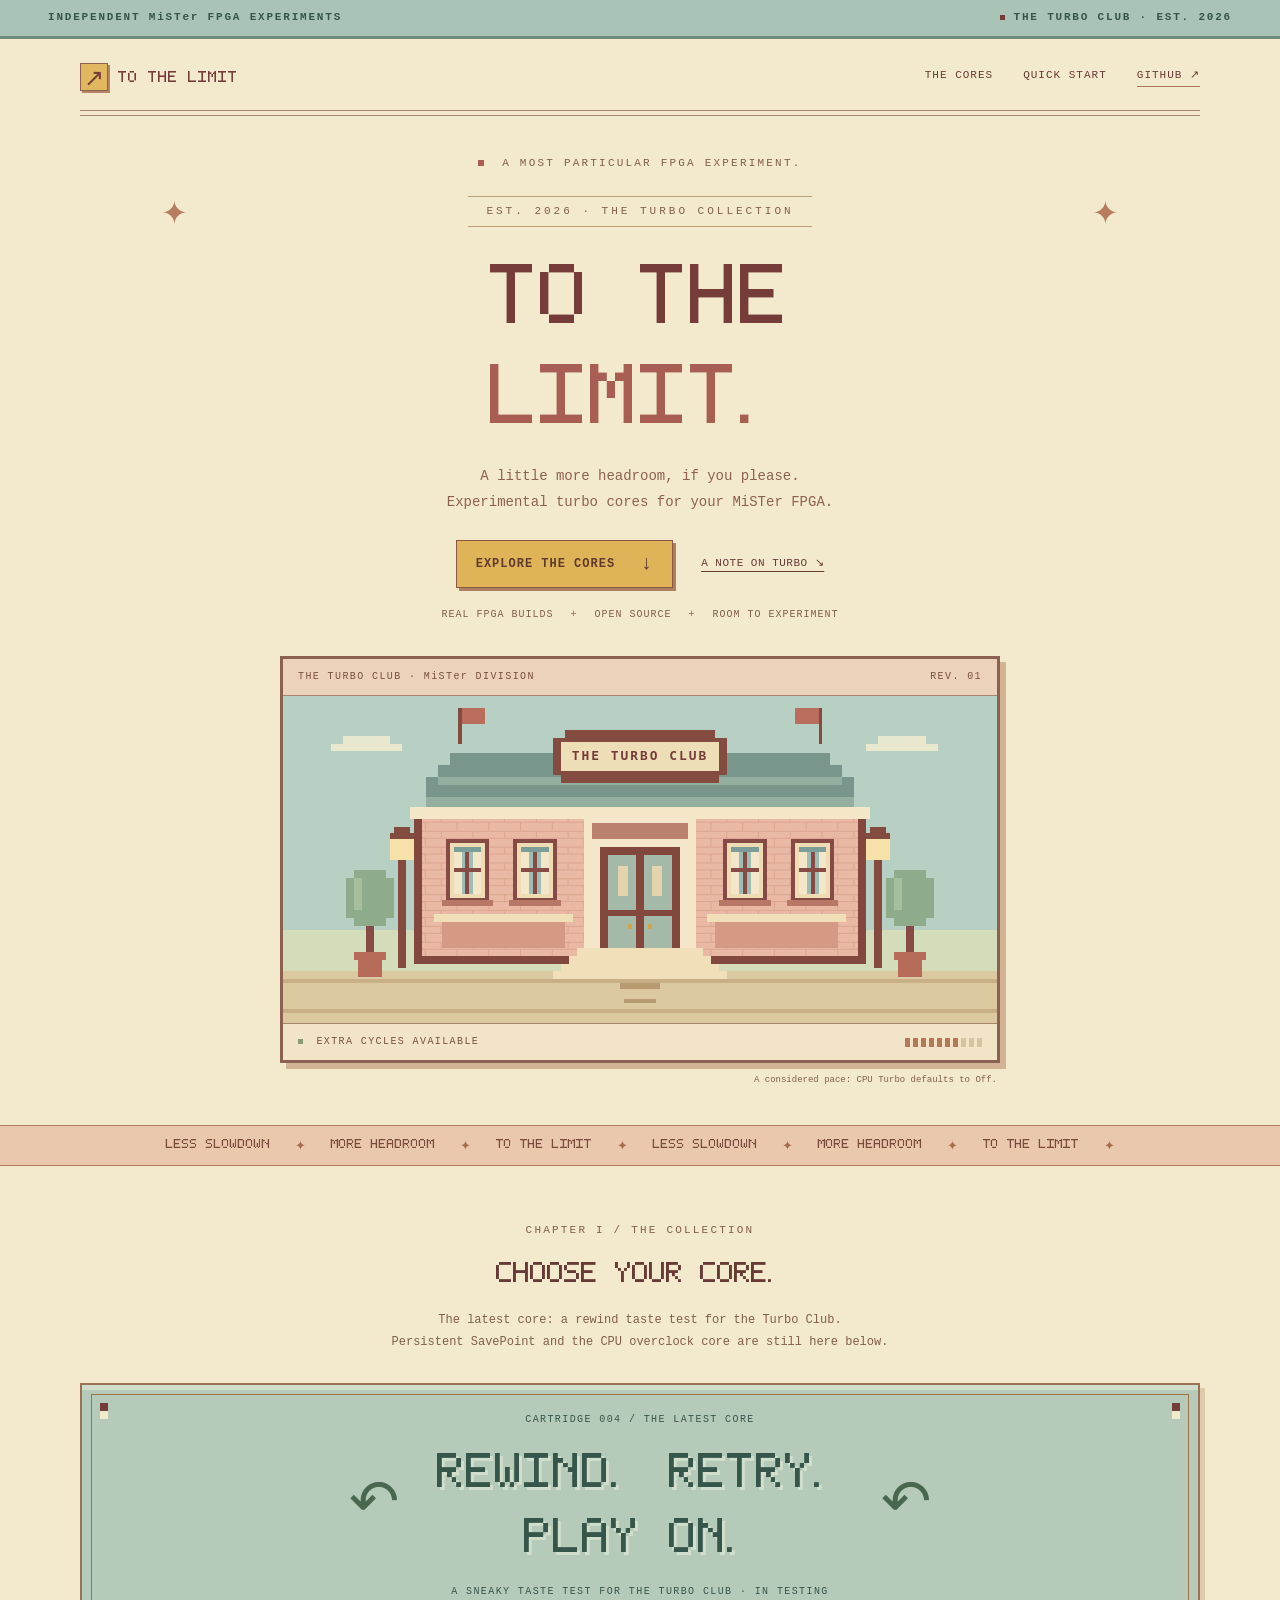
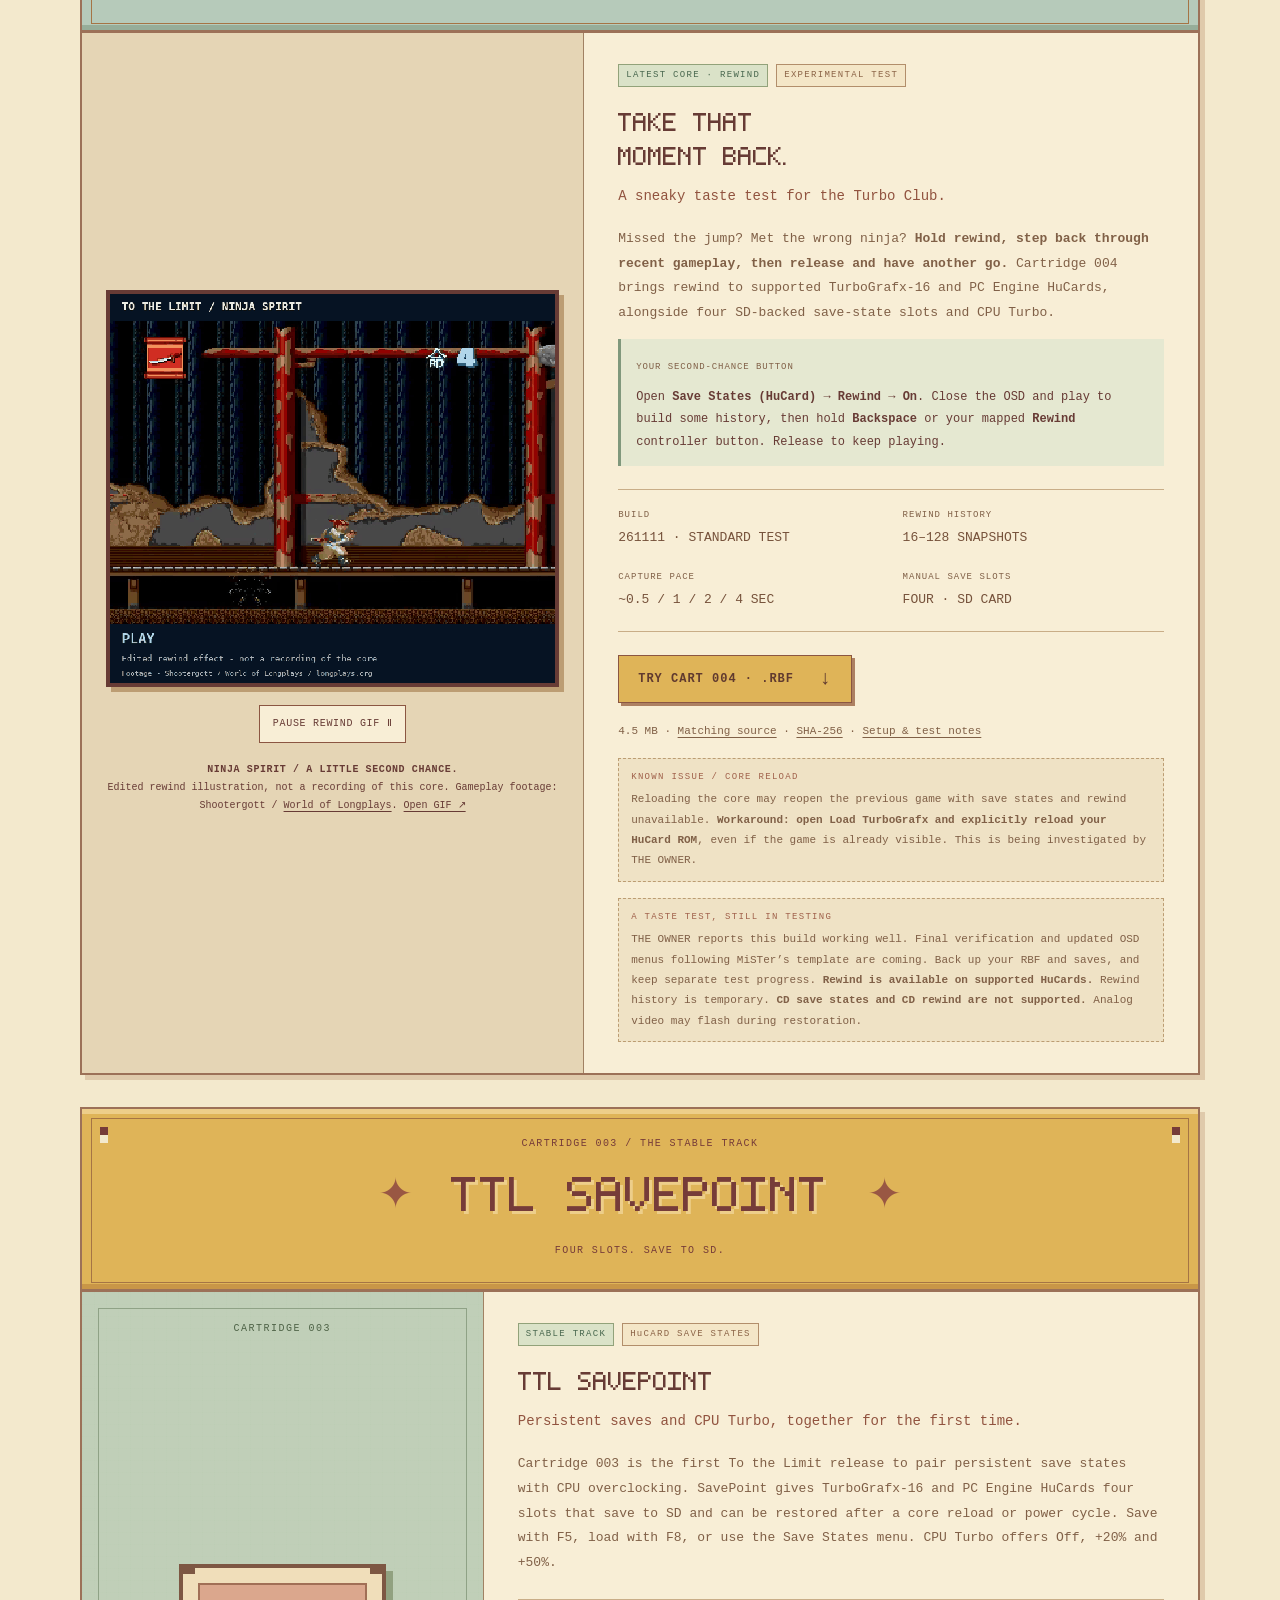
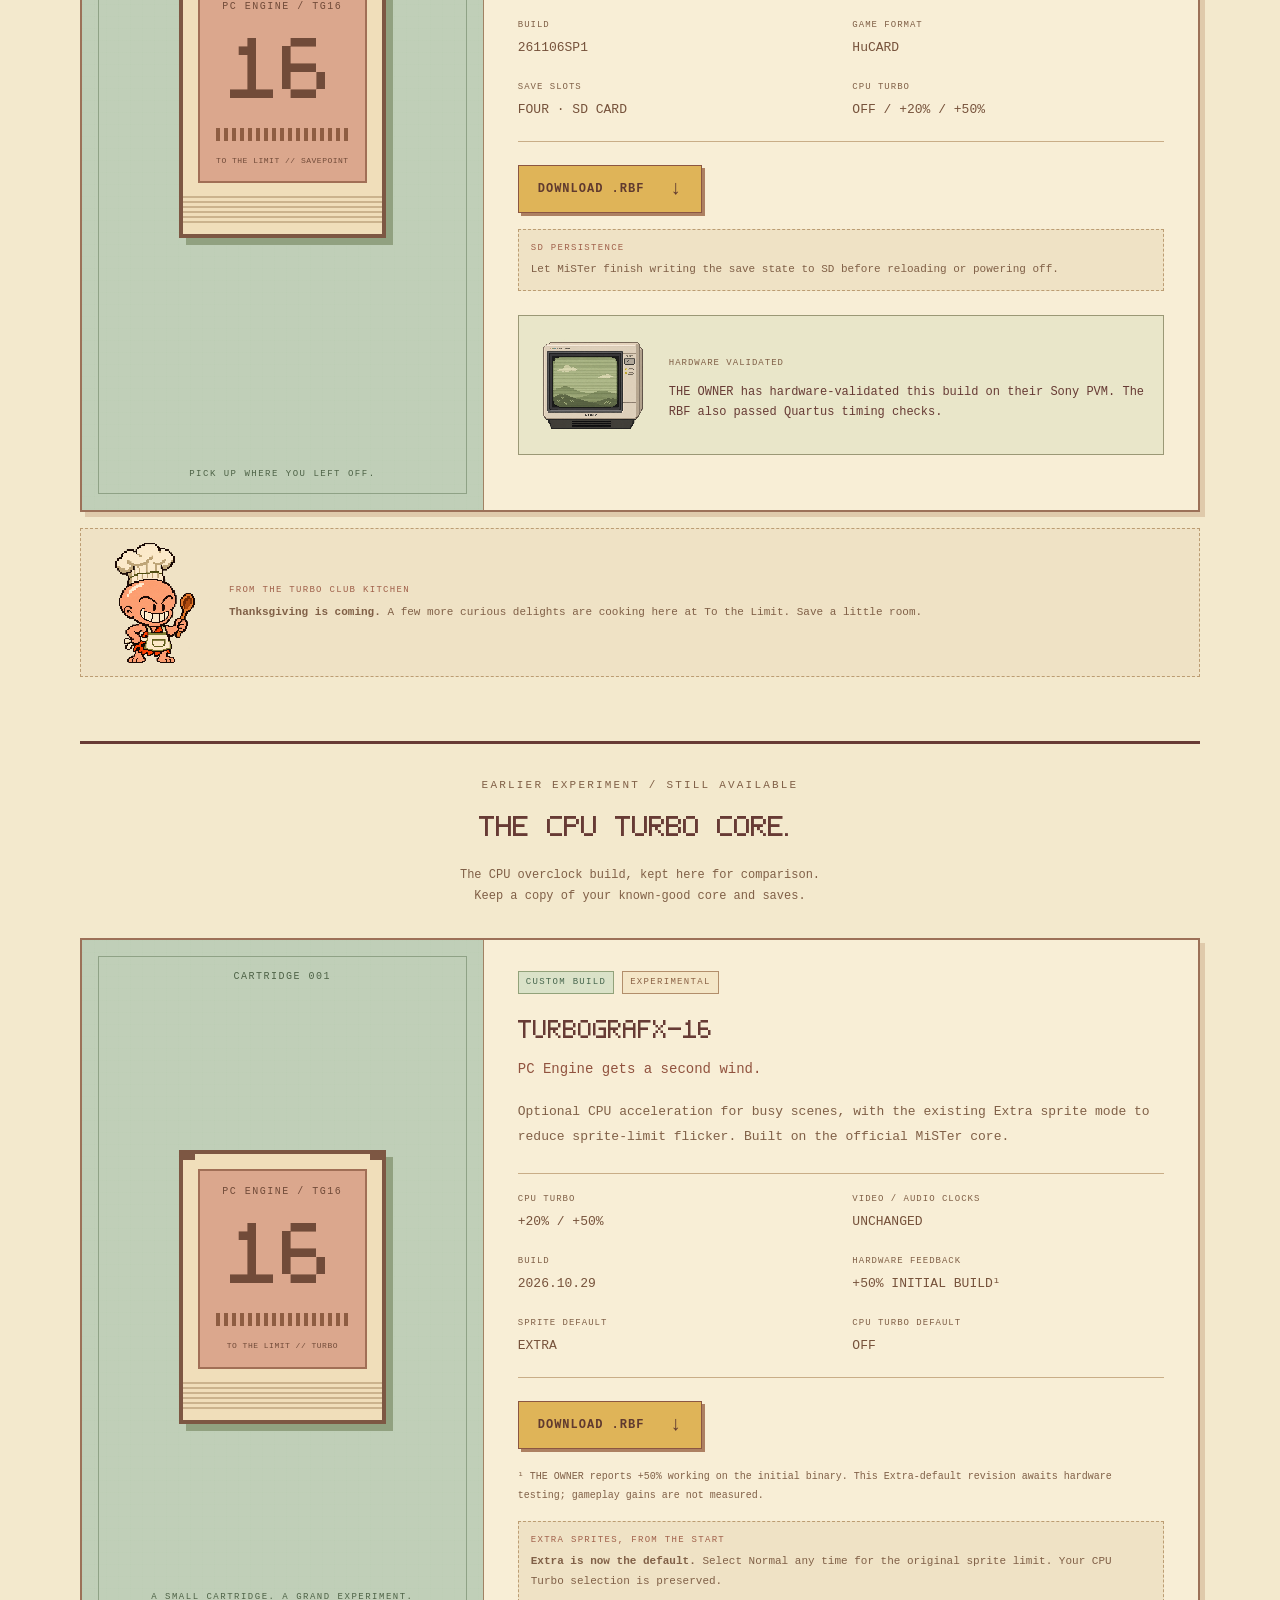
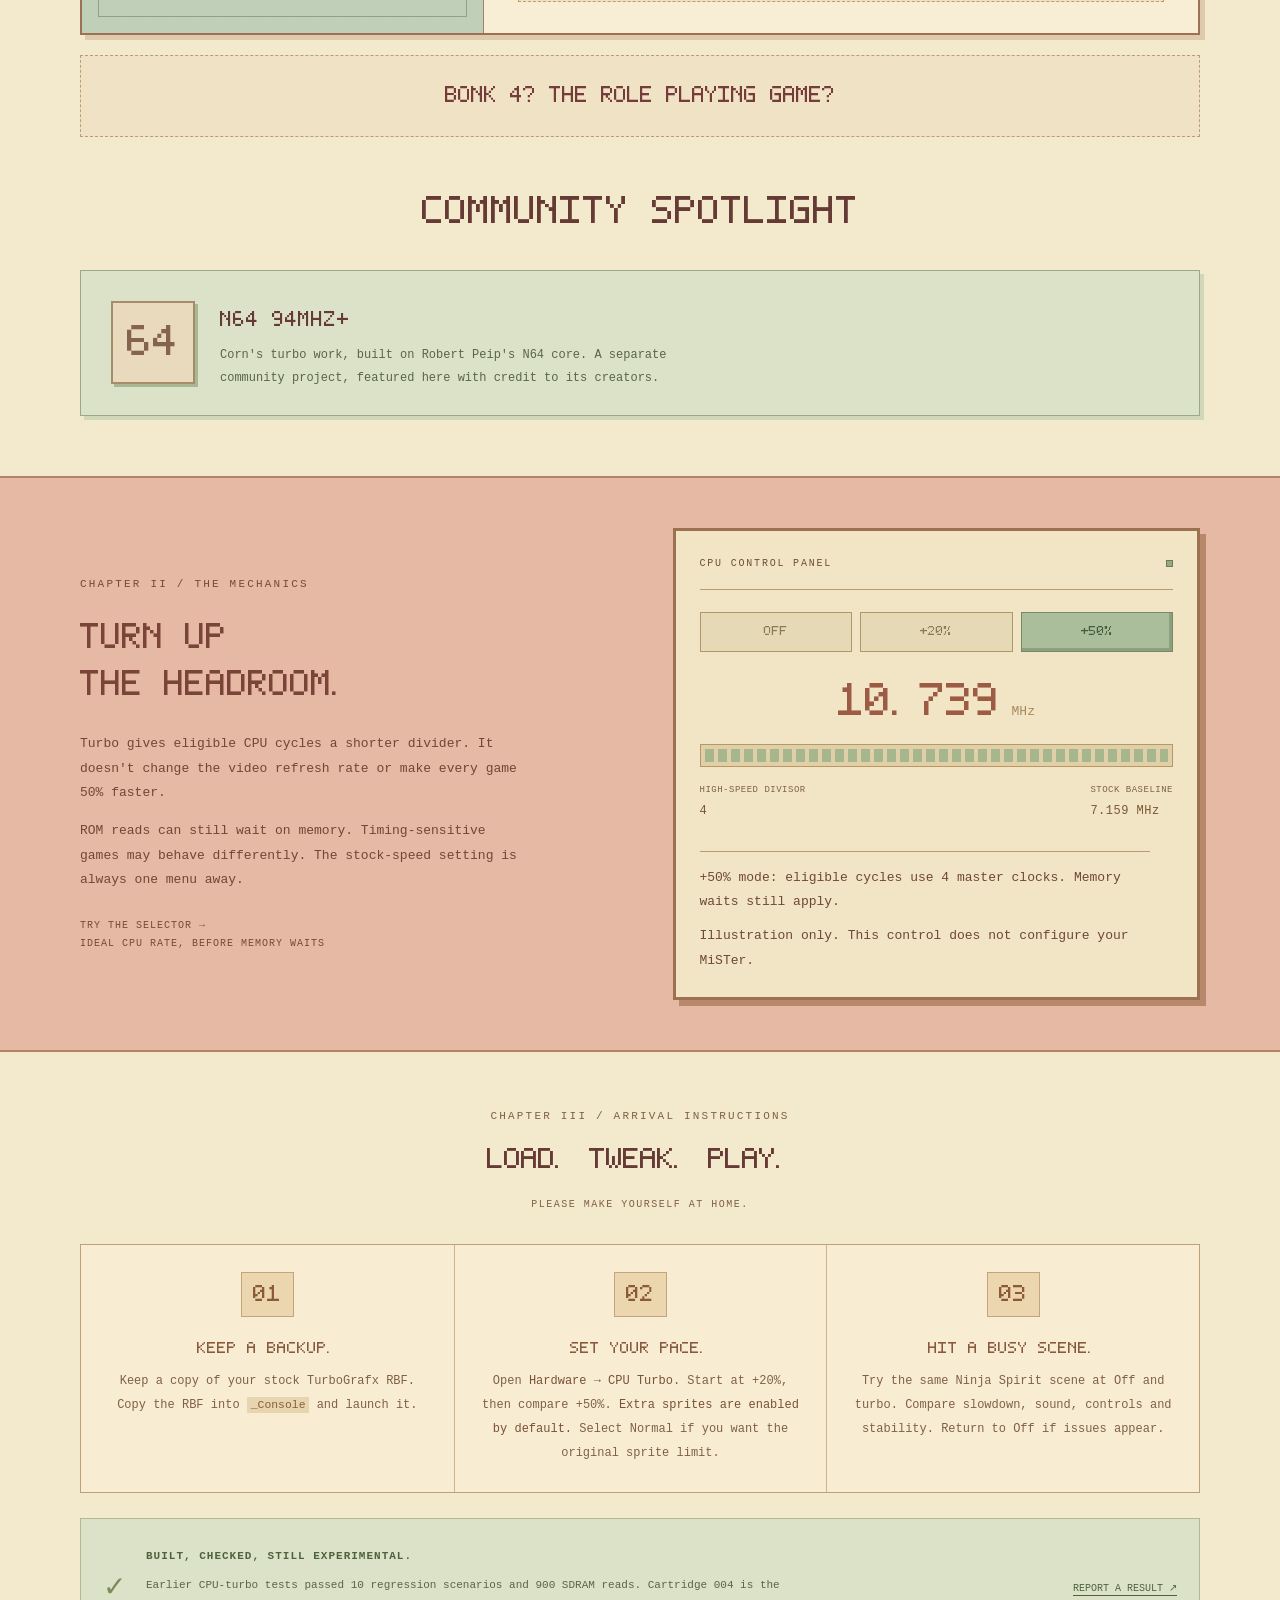
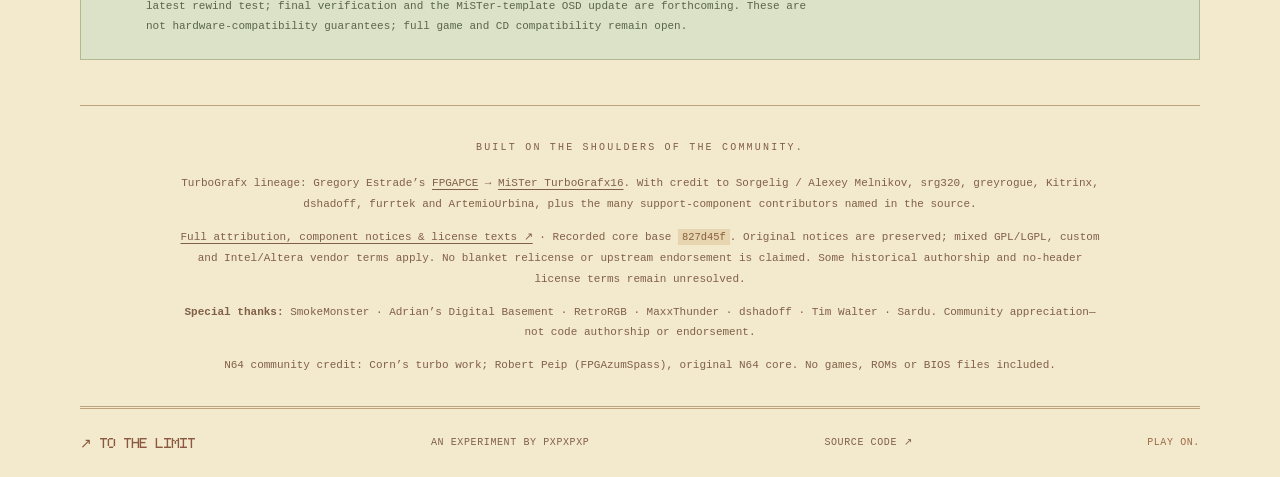
==== commit 6a36b6bb: "Add Tim Walter and Sardu to Special Thanks" ====
--- a/docs/index.html
+++ b/docs/index.html
@@ -68,6 +68,6 @@
 </section>
 <section class="lab" id="how"><div class="wrap lab-grid"><div><p class="eyebrow">CHAPTER II / THE MECHANICS</p><h2>TURN UP<br>THE HEADROOM.</h2><p>Turbo gives eligible CPU cycles a shorter divider. It doesn't change the video refresh rate or make every game 50% faster.</p><p>ROM reads can still wait on memory. Timing-sensitive games may behave differently. The stock-speed setting is always one menu away.</p><span class="lab-caption">TRY THE SELECTOR →<br>IDEAL CPU RATE, BEFORE MEMORY WAITS</span></div><div class="turbo-console"><div class="console-title"><span>CPU CONTROL PANEL</span><span class="led"></span></div><div class="mode-switch" role="group" aria-label="Explore ideal CPU turbo rates"><button type="button" data-mode="0" aria-pressed="false">OFF</button><button type="button" data-mode="1" aria-pressed="false">+20%</button><button type="button" data-mode="2" aria-pressed="true">+50%</button></div><div class="frequency"><output id="frequency" aria-live="polite">10.739</output><span>MHz</span></div><div class="meter" aria-hidden="true"><div id="meter-fill"></div></div><div class="console-stats"><span>HIGH-SPEED DIVISOR <b id="divisor">4</b></span><span>STOCK BASELINE <b>7.159 MHz</b></span></div><p class="console-note" id="mode-note">+50% mode: eligible cycles use 4 master clocks. Memory waits still apply.</p><p class="tiny">Illustration only. This control does not configure your MiSTer.</p></div></div></section>
 <section class="wrap install-section" id="install"><div class="section-heading"><div><p class="eyebrow">CHAPTER III / ARRIVAL INSTRUCTIONS</p><h2>LOAD. TWEAK. PLAY.</h2></div><span class="insert-coin">PLEASE MAKE YOURSELF AT HOME.</span></div><ol class="steps"><li><span class="step-no">01</span><h3>KEEP A BACKUP.</h3><p>Keep a copy of your stock TurboGrafx RBF. Copy the RBF into <code>_Console</code> and launch it.</p></li><li><span class="step-no">02</span><h3>SET YOUR PACE.</h3><p>Open <b>Hardware → CPU Turbo</b>. Start at +20%, then compare +50%. <b>Extra sprites are enabled by default.</b> Select Normal if you want the original sprite limit.</p></li><li><span class="step-no">03</span><h3>HIT A BUSY SCENE.</h3><p>Try the same Ninja Spirit scene at Off and turbo. Compare slowdown, sound, controls and stability. Return to Off if issues appear.</p></li></ol><div class="test-strip"><span class="test-mark">✓</span><div><strong>BUILT, CHECKED, STILL EXPERIMENTAL.</strong><p>Earlier CPU-turbo tests passed 10 regression scenarios and 900 SDRAM reads. Cartridge 004 is the latest rewind test; final verification and the MiSTer-template OSD update are forthcoming. These are not hardware-compatibility guarantees; full game and CD compatibility remain open.</p></div><a href="https://github.com/pxpxpxp/to-the-limit/issues">REPORT A RESULT ↗</a></div></section>
-<section class="wrap credits" id="credits"><span class="eyebrow">BUILT ON THE SHOULDERS OF THE COMMUNITY.</span><p>TurboGrafx lineage: Gregory Estrade’s <a href="https://github.com/Torlus/FPGAPCE">FPGAPCE</a> → <a href="https://github.com/MiSTer-devel/TurboGrafx16_MiSTer">MiSTer TurboGrafx16</a>. With credit to Sorgelig / Alexey Melnikov, srg320, greyrogue, Kitrinx, dshadoff, furrtek and ArtemioUrbina, plus the many support-component contributors named in the source.</p><p><a href="attribution.html">Full attribution, component notices &amp; license texts ↗</a> · Recorded core base <code>827d45f</code>. Original notices are preserved; mixed GPL/LGPL, custom and Intel/Altera vendor terms apply. No blanket relicense or upstream endorsement is claimed. Some historical authorship and no-header license terms remain unresolved.</p><p><b>Special thanks:</b> SmokeMonster · Adrian’s Digital Basement · RetroRGB · MaxxThunder · dshadoff. Community appreciation—not code authorship or endorsement.</p><p>N64 community credit: Corn’s turbo work; Robert Peip (FPGAzumSpass), original N64 core. No games, ROMs or BIOS files included.</p></section>
+<section class="wrap credits" id="credits"><span class="eyebrow">BUILT ON THE SHOULDERS OF THE COMMUNITY.</span><p>TurboGrafx lineage: Gregory Estrade’s <a href="https://github.com/Torlus/FPGAPCE">FPGAPCE</a> → <a href="https://github.com/MiSTer-devel/TurboGrafx16_MiSTer">MiSTer TurboGrafx16</a>. With credit to Sorgelig / Alexey Melnikov, srg320, greyrogue, Kitrinx, dshadoff, furrtek and ArtemioUrbina, plus the many support-component contributors named in the source.</p><p><a href="attribution.html">Full attribution, component notices &amp; license texts ↗</a> · Recorded core base <code>827d45f</code>. Original notices are preserved; mixed GPL/LGPL, custom and Intel/Altera vendor terms apply. No blanket relicense or upstream endorsement is claimed. Some historical authorship and no-header license terms remain unresolved.</p><p><b>Special thanks:</b> SmokeMonster · Adrian’s Digital Basement · RetroRGB · MaxxThunder · dshadoff · Tim Walter · Sardu. Community appreciation—not code authorship or endorsement.</p><p>N64 community credit: Corn’s turbo work; Robert Peip (FPGAzumSpass), original N64 core. No games, ROMs or BIOS files included.</p></section>
 </main><footer class="wrap footer"><a class="brand" href="#">↗ TO THE LIMIT</a><span>AN EXPERIMENT BY <a href="https://github.com/pxpxpxp">PXPXPXP</a></span><a href="https://github.com/pxpxpxp/to-the-limit">SOURCE CODE ↗</a><span class="footer-end">PLAY ON.</span></footer>
 </body></html>
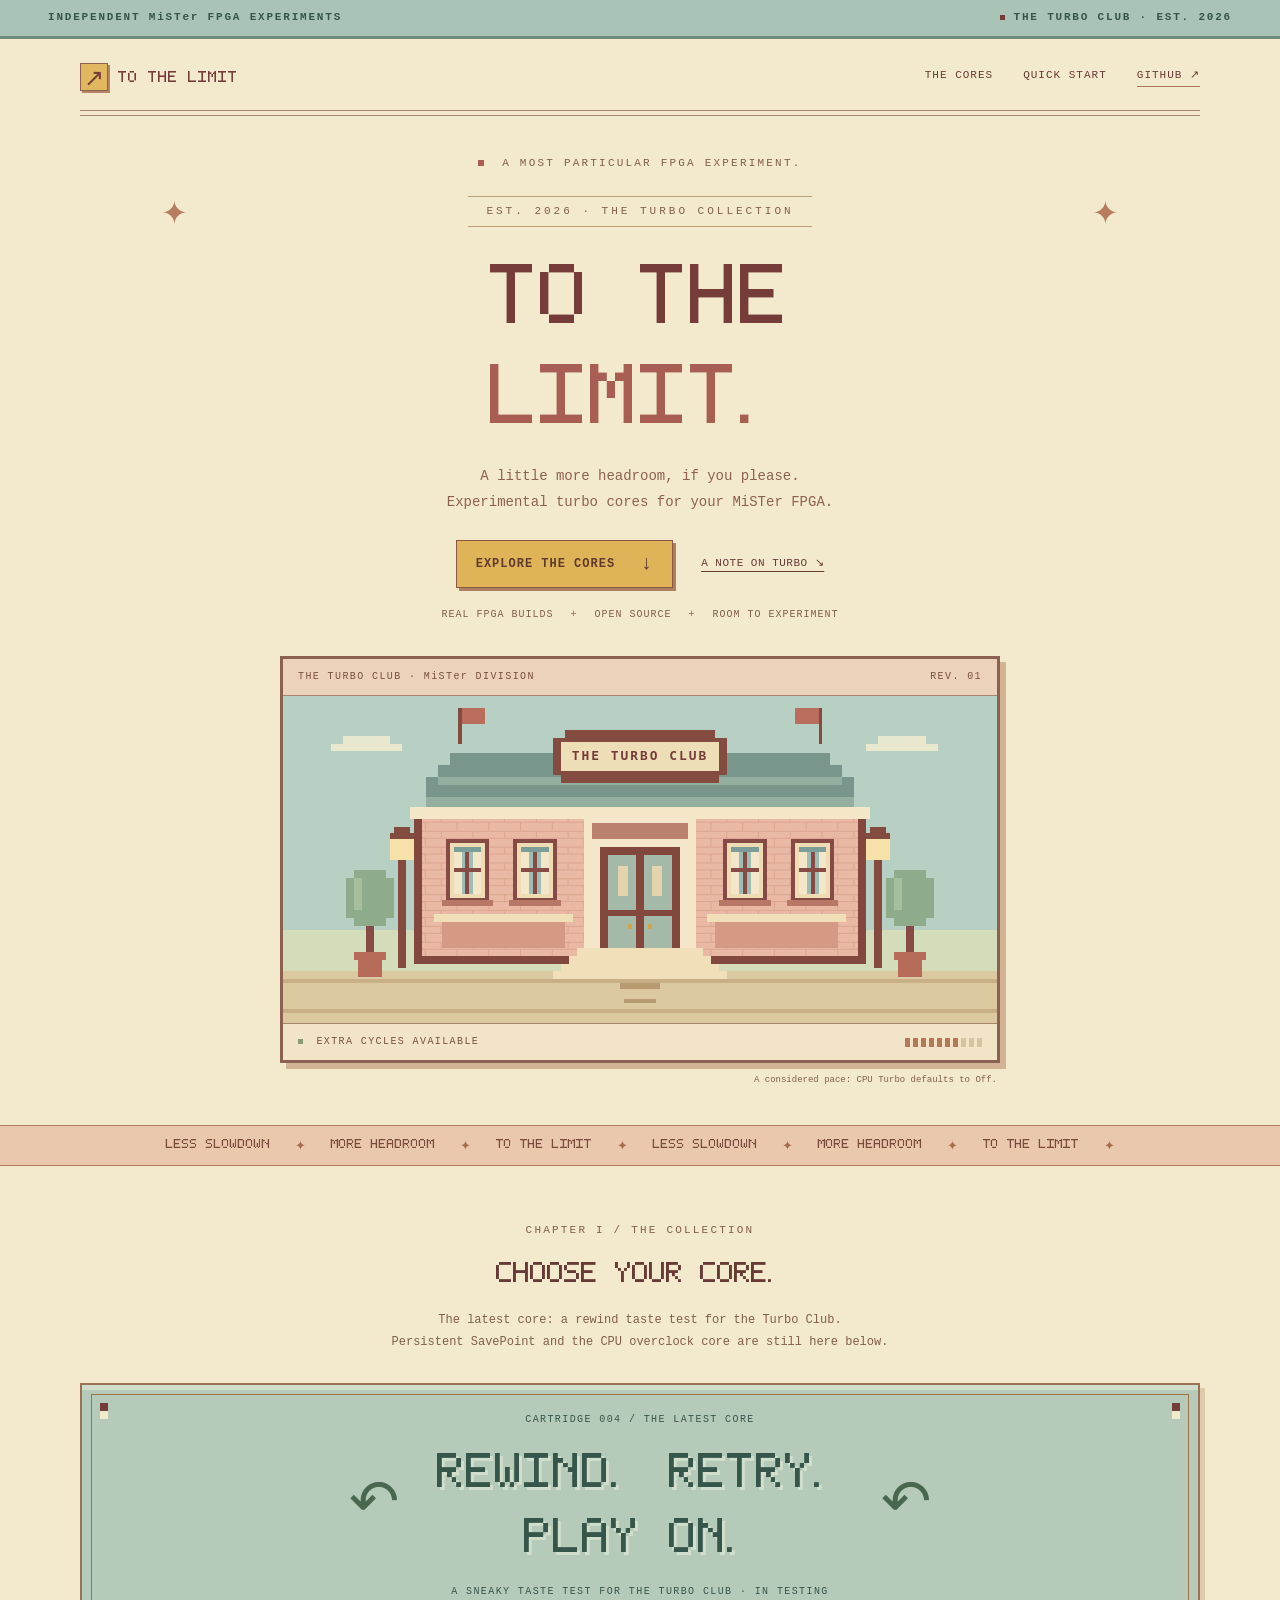
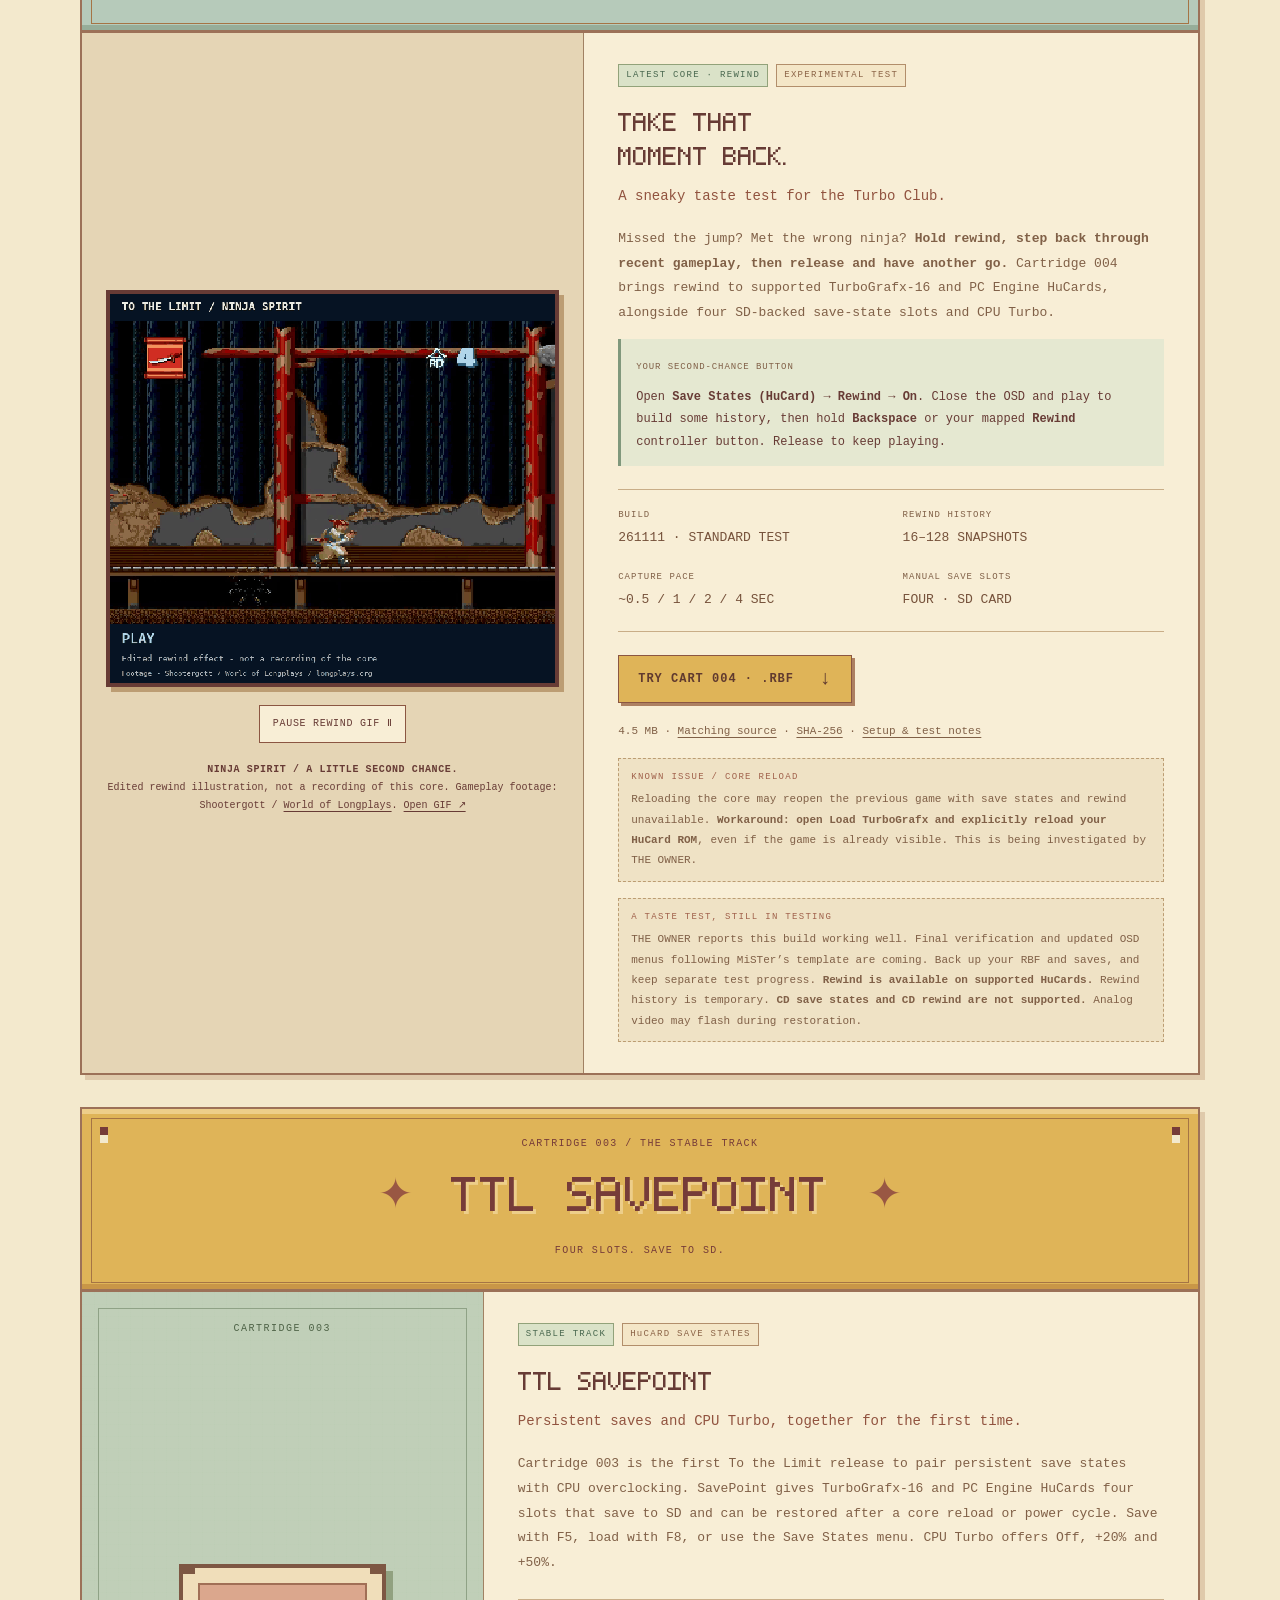
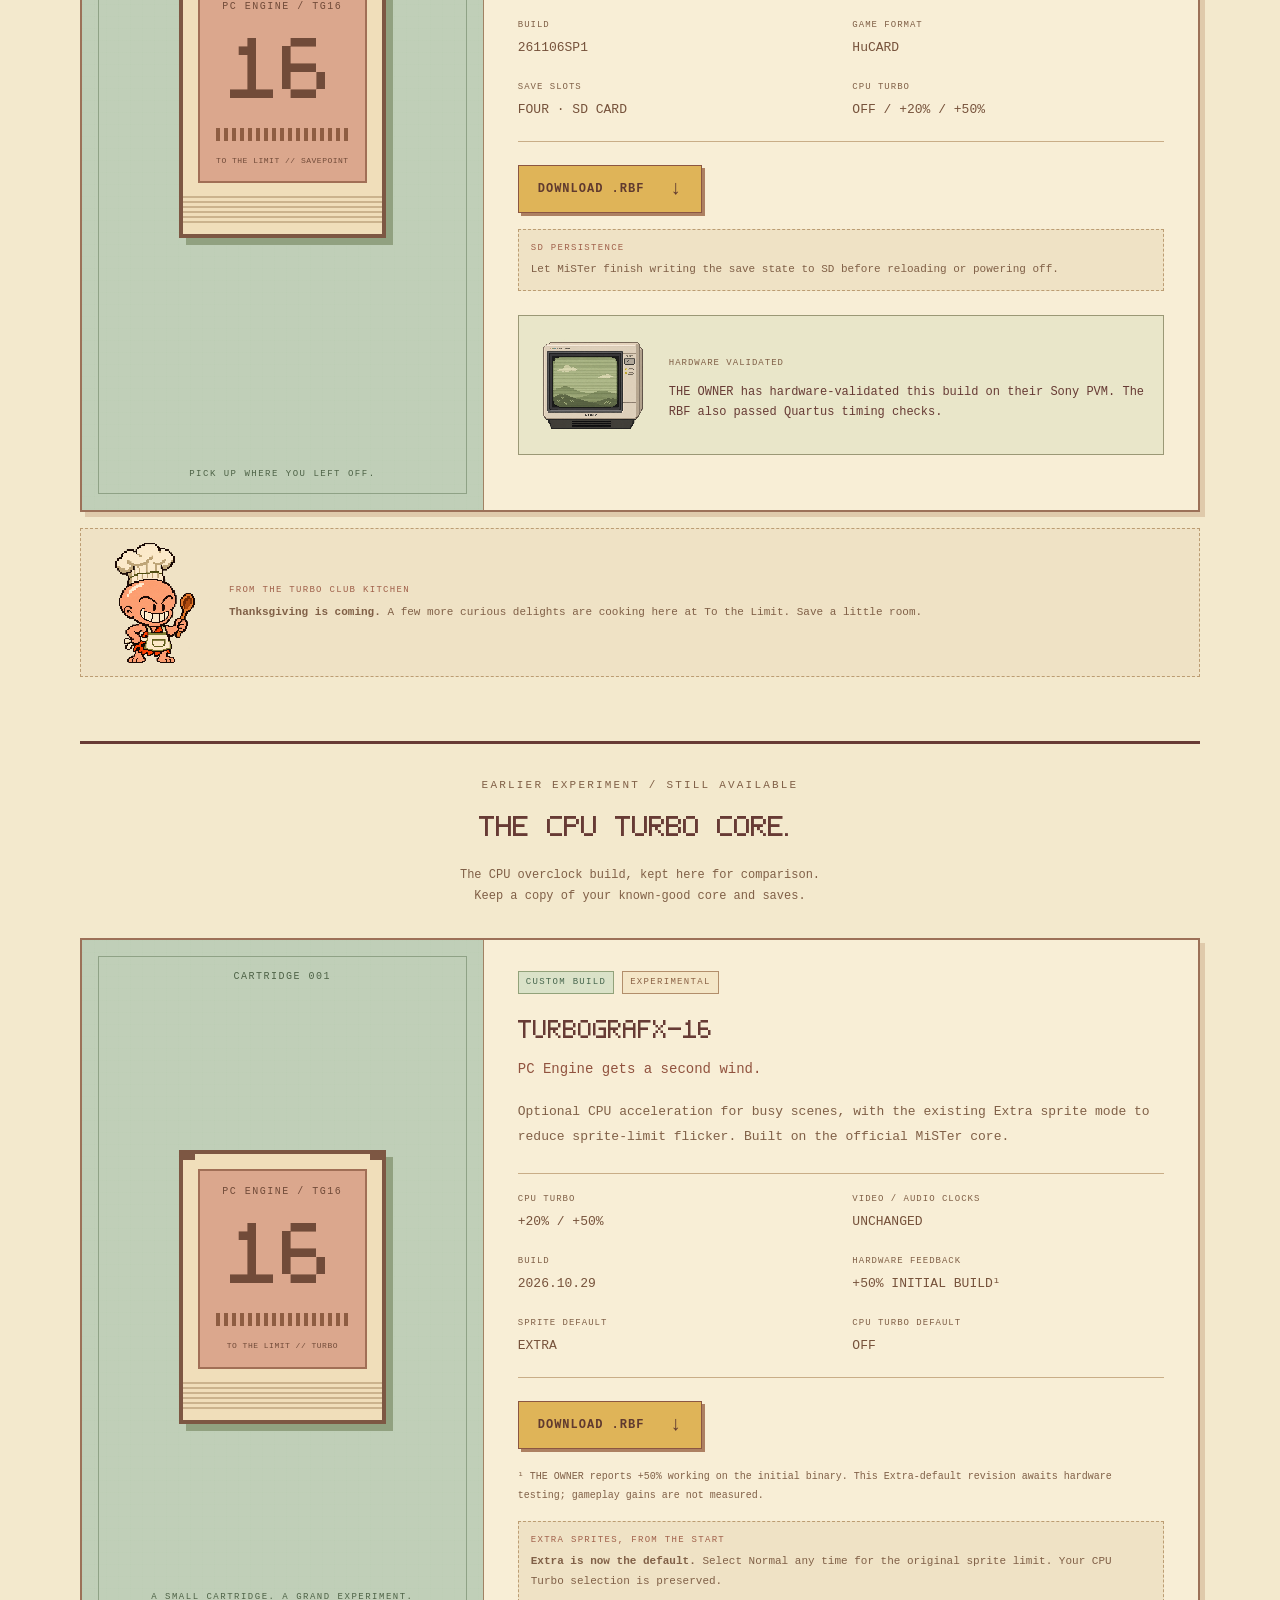
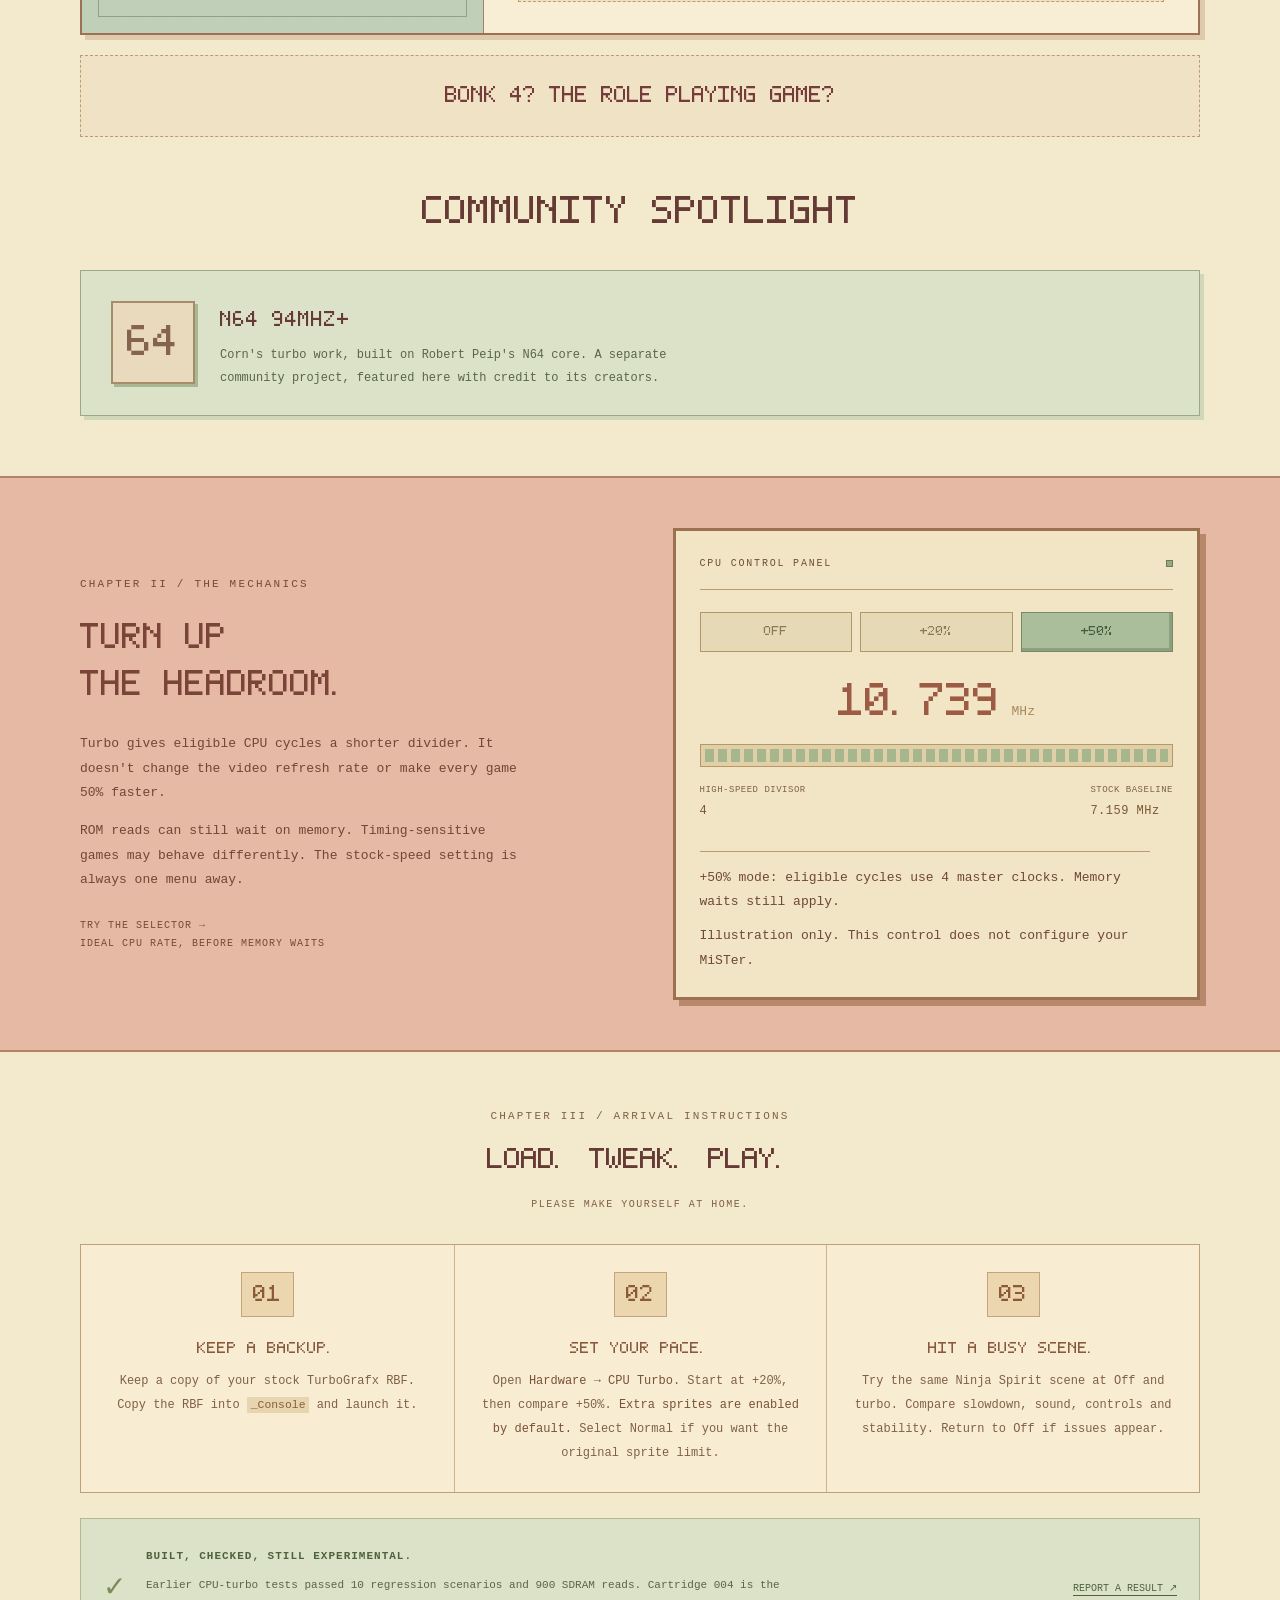
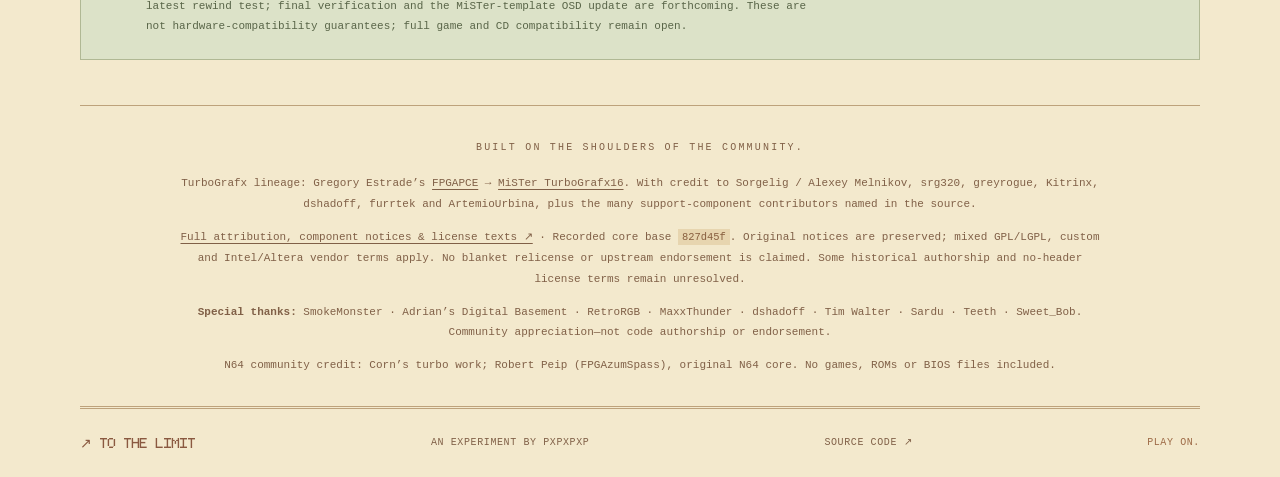
==== commit 1d76b652: "Add Teeth and Sweet_Bob to Special Thanks" ====
--- a/docs/index.html
+++ b/docs/index.html
@@ -68,6 +68,6 @@
 </section>
 <section class="lab" id="how"><div class="wrap lab-grid"><div><p class="eyebrow">CHAPTER II / THE MECHANICS</p><h2>TURN UP<br>THE HEADROOM.</h2><p>Turbo gives eligible CPU cycles a shorter divider. It doesn't change the video refresh rate or make every game 50% faster.</p><p>ROM reads can still wait on memory. Timing-sensitive games may behave differently. The stock-speed setting is always one menu away.</p><span class="lab-caption">TRY THE SELECTOR →<br>IDEAL CPU RATE, BEFORE MEMORY WAITS</span></div><div class="turbo-console"><div class="console-title"><span>CPU CONTROL PANEL</span><span class="led"></span></div><div class="mode-switch" role="group" aria-label="Explore ideal CPU turbo rates"><button type="button" data-mode="0" aria-pressed="false">OFF</button><button type="button" data-mode="1" aria-pressed="false">+20%</button><button type="button" data-mode="2" aria-pressed="true">+50%</button></div><div class="frequency"><output id="frequency" aria-live="polite">10.739</output><span>MHz</span></div><div class="meter" aria-hidden="true"><div id="meter-fill"></div></div><div class="console-stats"><span>HIGH-SPEED DIVISOR <b id="divisor">4</b></span><span>STOCK BASELINE <b>7.159 MHz</b></span></div><p class="console-note" id="mode-note">+50% mode: eligible cycles use 4 master clocks. Memory waits still apply.</p><p class="tiny">Illustration only. This control does not configure your MiSTer.</p></div></div></section>
 <section class="wrap install-section" id="install"><div class="section-heading"><div><p class="eyebrow">CHAPTER III / ARRIVAL INSTRUCTIONS</p><h2>LOAD. TWEAK. PLAY.</h2></div><span class="insert-coin">PLEASE MAKE YOURSELF AT HOME.</span></div><ol class="steps"><li><span class="step-no">01</span><h3>KEEP A BACKUP.</h3><p>Keep a copy of your stock TurboGrafx RBF. Copy the RBF into <code>_Console</code> and launch it.</p></li><li><span class="step-no">02</span><h3>SET YOUR PACE.</h3><p>Open <b>Hardware → CPU Turbo</b>. Start at +20%, then compare +50%. <b>Extra sprites are enabled by default.</b> Select Normal if you want the original sprite limit.</p></li><li><span class="step-no">03</span><h3>HIT A BUSY SCENE.</h3><p>Try the same Ninja Spirit scene at Off and turbo. Compare slowdown, sound, controls and stability. Return to Off if issues appear.</p></li></ol><div class="test-strip"><span class="test-mark">✓</span><div><strong>BUILT, CHECKED, STILL EXPERIMENTAL.</strong><p>Earlier CPU-turbo tests passed 10 regression scenarios and 900 SDRAM reads. Cartridge 004 is the latest rewind test; final verification and the MiSTer-template OSD update are forthcoming. These are not hardware-compatibility guarantees; full game and CD compatibility remain open.</p></div><a href="https://github.com/pxpxpxp/to-the-limit/issues">REPORT A RESULT ↗</a></div></section>
-<section class="wrap credits" id="credits"><span class="eyebrow">BUILT ON THE SHOULDERS OF THE COMMUNITY.</span><p>TurboGrafx lineage: Gregory Estrade’s <a href="https://github.com/Torlus/FPGAPCE">FPGAPCE</a> → <a href="https://github.com/MiSTer-devel/TurboGrafx16_MiSTer">MiSTer TurboGrafx16</a>. With credit to Sorgelig / Alexey Melnikov, srg320, greyrogue, Kitrinx, dshadoff, furrtek and ArtemioUrbina, plus the many support-component contributors named in the source.</p><p><a href="attribution.html">Full attribution, component notices &amp; license texts ↗</a> · Recorded core base <code>827d45f</code>. Original notices are preserved; mixed GPL/LGPL, custom and Intel/Altera vendor terms apply. No blanket relicense or upstream endorsement is claimed. Some historical authorship and no-header license terms remain unresolved.</p><p><b>Special thanks:</b> SmokeMonster · Adrian’s Digital Basement · RetroRGB · MaxxThunder · dshadoff · Tim Walter · Sardu. Community appreciation—not code authorship or endorsement.</p><p>N64 community credit: Corn’s turbo work; Robert Peip (FPGAzumSpass), original N64 core. No games, ROMs or BIOS files included.</p></section>
+<section class="wrap credits" id="credits"><span class="eyebrow">BUILT ON THE SHOULDERS OF THE COMMUNITY.</span><p>TurboGrafx lineage: Gregory Estrade’s <a href="https://github.com/Torlus/FPGAPCE">FPGAPCE</a> → <a href="https://github.com/MiSTer-devel/TurboGrafx16_MiSTer">MiSTer TurboGrafx16</a>. With credit to Sorgelig / Alexey Melnikov, srg320, greyrogue, Kitrinx, dshadoff, furrtek and ArtemioUrbina, plus the many support-component contributors named in the source.</p><p><a href="attribution.html">Full attribution, component notices &amp; license texts ↗</a> · Recorded core base <code>827d45f</code>. Original notices are preserved; mixed GPL/LGPL, custom and Intel/Altera vendor terms apply. No blanket relicense or upstream endorsement is claimed. Some historical authorship and no-header license terms remain unresolved.</p><p><b>Special thanks:</b> SmokeMonster · Adrian’s Digital Basement · RetroRGB · MaxxThunder · dshadoff · Tim Walter · Sardu · Teeth · Sweet_Bob. Community appreciation—not code authorship or endorsement.</p><p>N64 community credit: Corn’s turbo work; Robert Peip (FPGAzumSpass), original N64 core. No games, ROMs or BIOS files included.</p></section>
 </main><footer class="wrap footer"><a class="brand" href="#">↗ TO THE LIMIT</a><span>AN EXPERIMENT BY <a href="https://github.com/pxpxpxp">PXPXPXP</a></span><a href="https://github.com/pxpxpxp/to-the-limit">SOURCE CODE ↗</a><span class="footer-end">PLAY ON.</span></footer>
 </body></html>
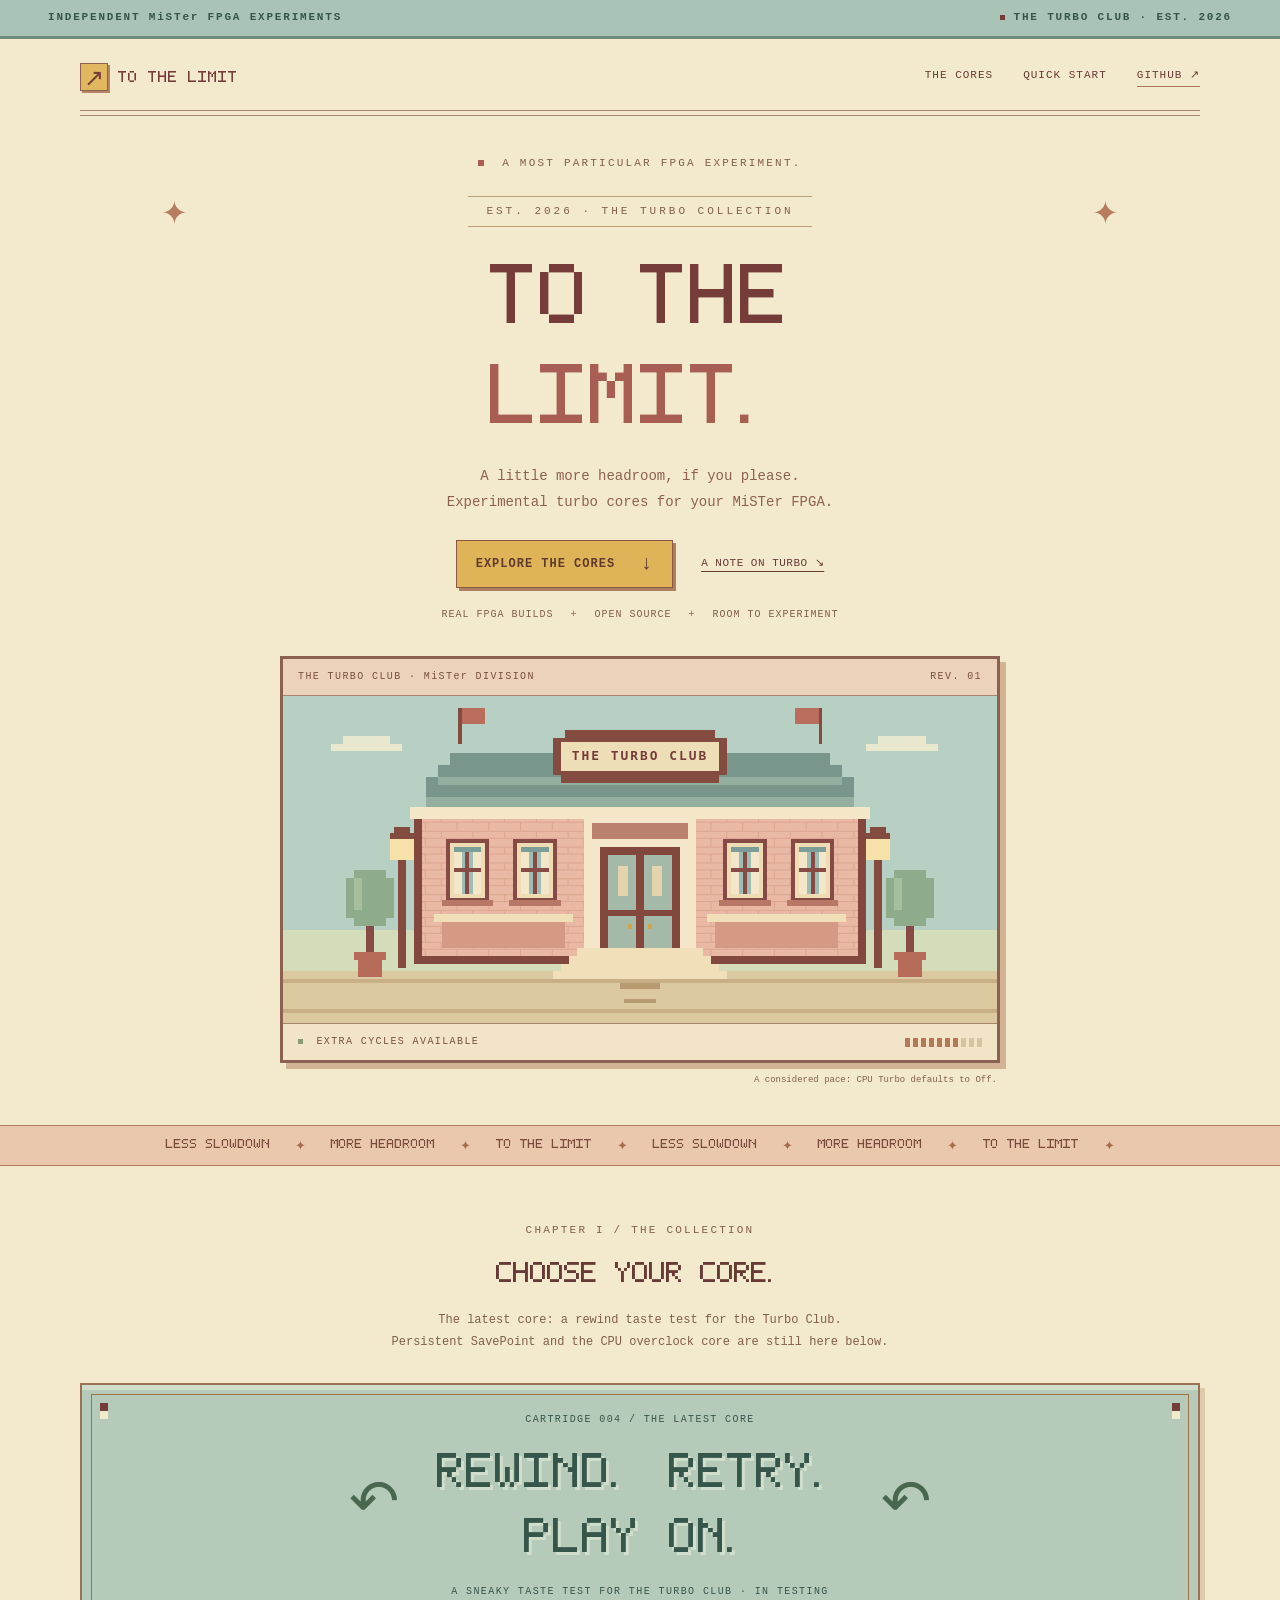
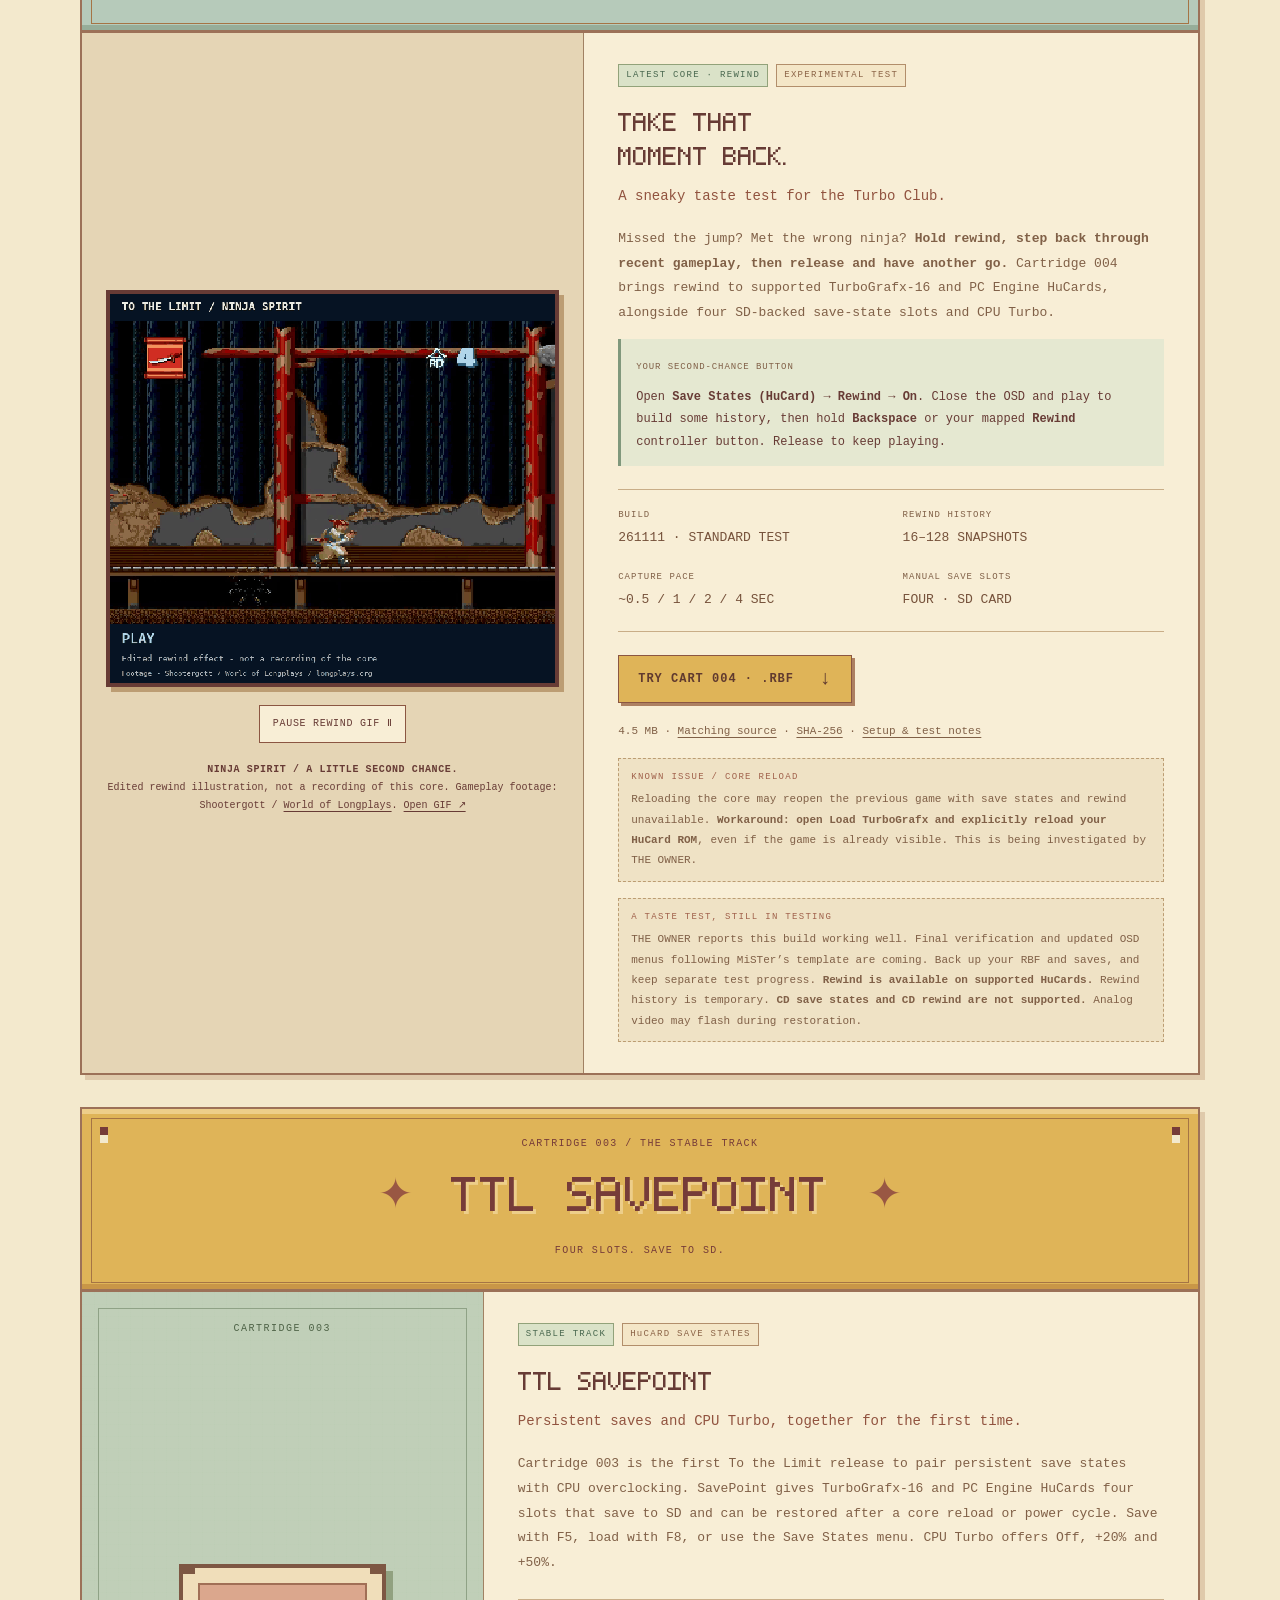
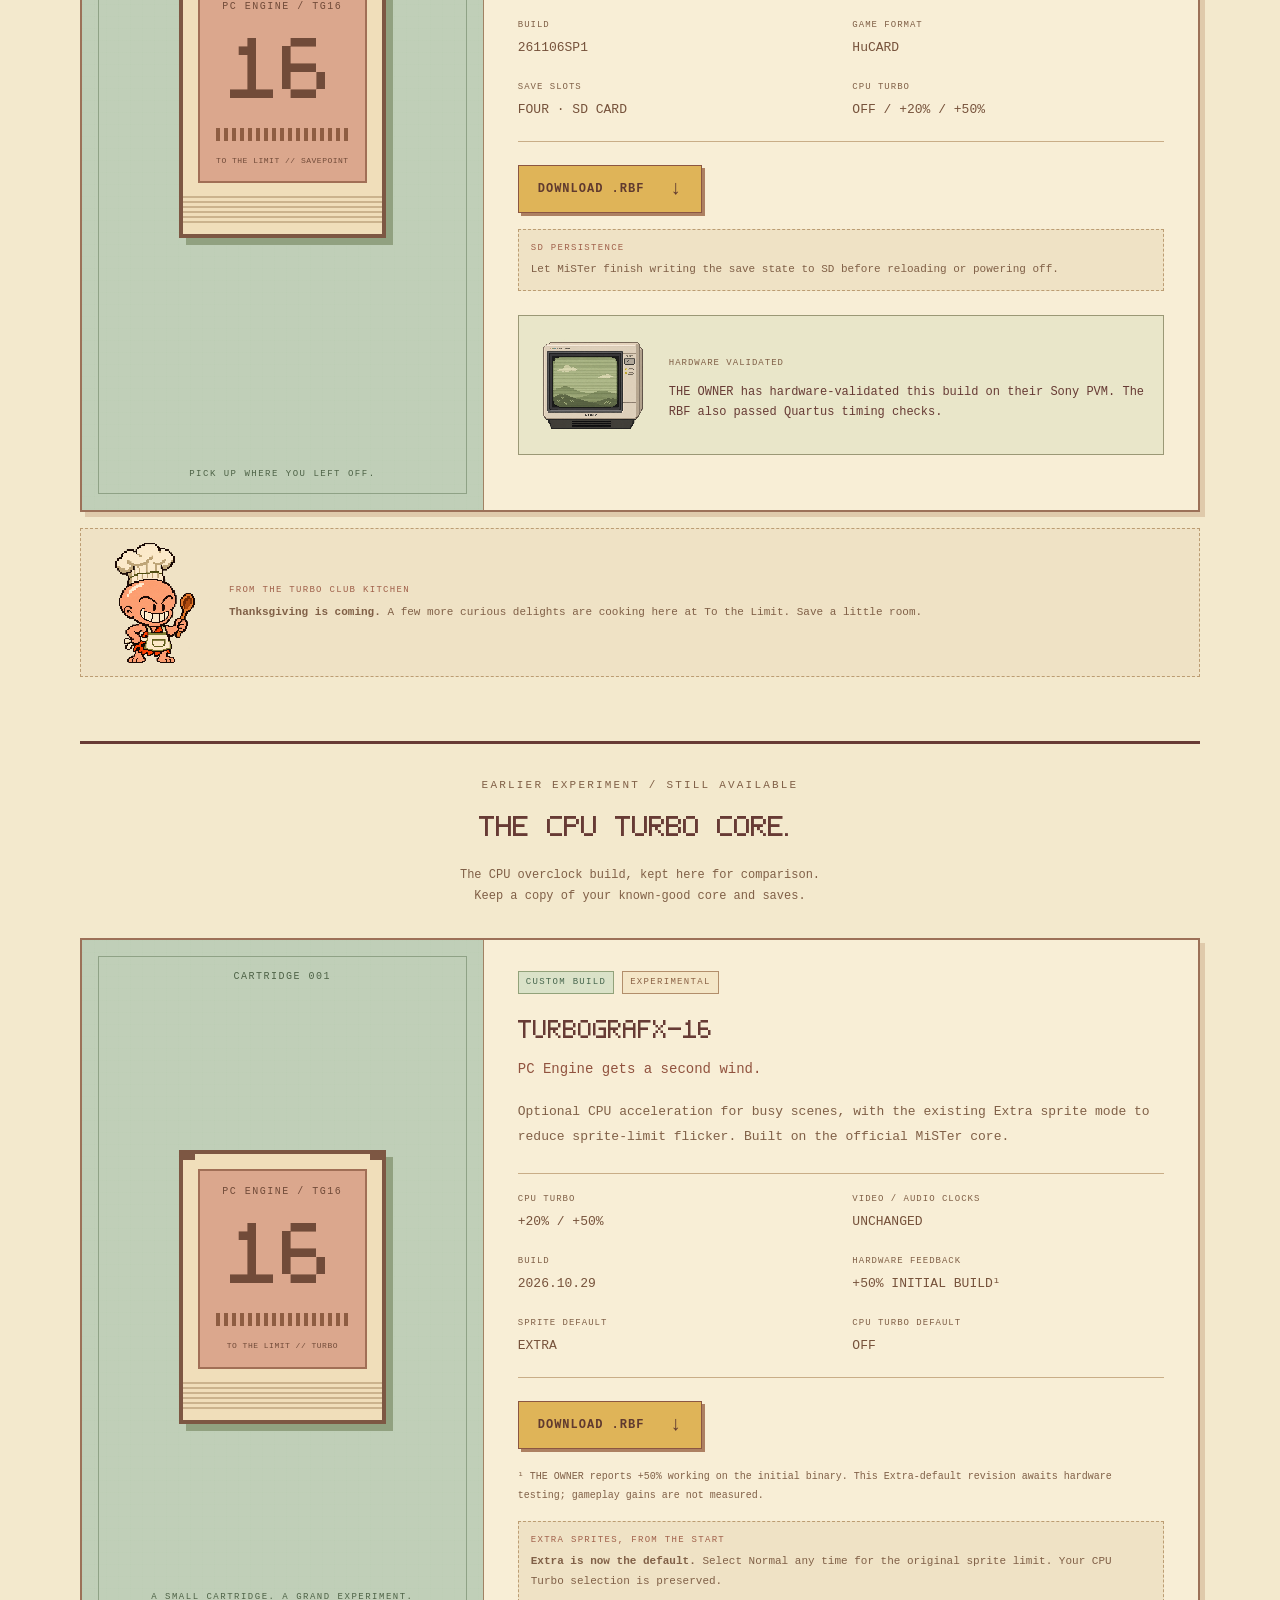
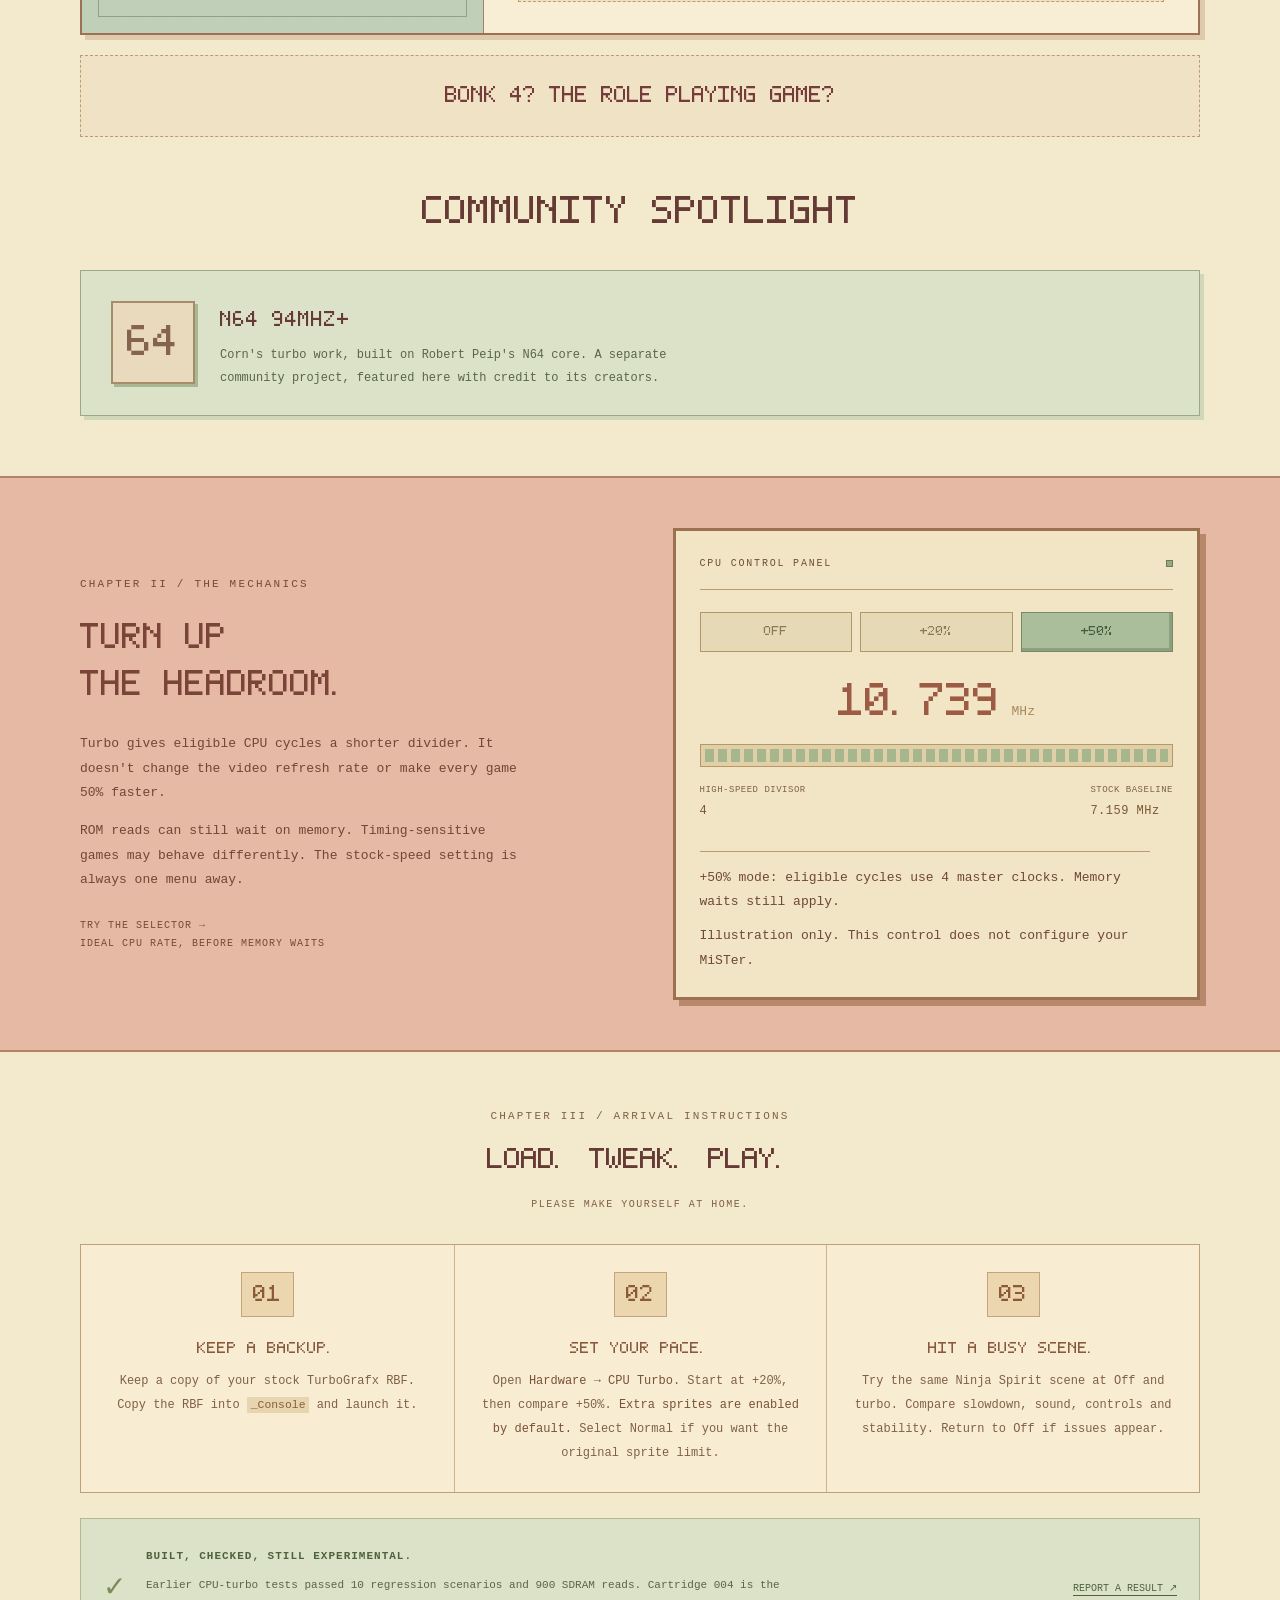
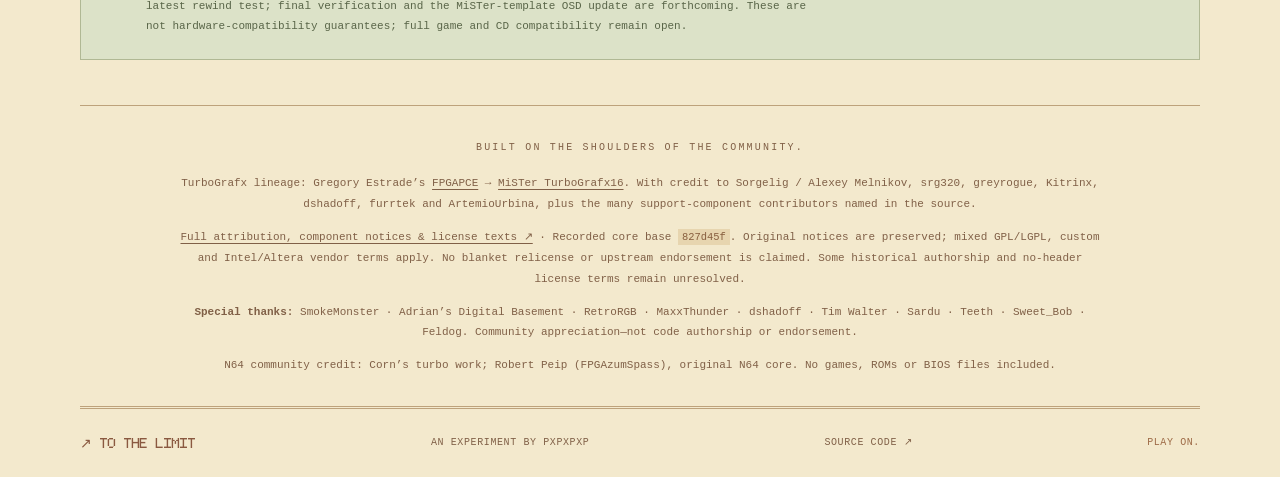
==== commit 1dca7f31: "Add Feldog to Special Thanks" ====
--- a/docs/index.html
+++ b/docs/index.html
@@ -68,6 +68,6 @@
 </section>
 <section class="lab" id="how"><div class="wrap lab-grid"><div><p class="eyebrow">CHAPTER II / THE MECHANICS</p><h2>TURN UP<br>THE HEADROOM.</h2><p>Turbo gives eligible CPU cycles a shorter divider. It doesn't change the video refresh rate or make every game 50% faster.</p><p>ROM reads can still wait on memory. Timing-sensitive games may behave differently. The stock-speed setting is always one menu away.</p><span class="lab-caption">TRY THE SELECTOR →<br>IDEAL CPU RATE, BEFORE MEMORY WAITS</span></div><div class="turbo-console"><div class="console-title"><span>CPU CONTROL PANEL</span><span class="led"></span></div><div class="mode-switch" role="group" aria-label="Explore ideal CPU turbo rates"><button type="button" data-mode="0" aria-pressed="false">OFF</button><button type="button" data-mode="1" aria-pressed="false">+20%</button><button type="button" data-mode="2" aria-pressed="true">+50%</button></div><div class="frequency"><output id="frequency" aria-live="polite">10.739</output><span>MHz</span></div><div class="meter" aria-hidden="true"><div id="meter-fill"></div></div><div class="console-stats"><span>HIGH-SPEED DIVISOR <b id="divisor">4</b></span><span>STOCK BASELINE <b>7.159 MHz</b></span></div><p class="console-note" id="mode-note">+50% mode: eligible cycles use 4 master clocks. Memory waits still apply.</p><p class="tiny">Illustration only. This control does not configure your MiSTer.</p></div></div></section>
 <section class="wrap install-section" id="install"><div class="section-heading"><div><p class="eyebrow">CHAPTER III / ARRIVAL INSTRUCTIONS</p><h2>LOAD. TWEAK. PLAY.</h2></div><span class="insert-coin">PLEASE MAKE YOURSELF AT HOME.</span></div><ol class="steps"><li><span class="step-no">01</span><h3>KEEP A BACKUP.</h3><p>Keep a copy of your stock TurboGrafx RBF. Copy the RBF into <code>_Console</code> and launch it.</p></li><li><span class="step-no">02</span><h3>SET YOUR PACE.</h3><p>Open <b>Hardware → CPU Turbo</b>. Start at +20%, then compare +50%. <b>Extra sprites are enabled by default.</b> Select Normal if you want the original sprite limit.</p></li><li><span class="step-no">03</span><h3>HIT A BUSY SCENE.</h3><p>Try the same Ninja Spirit scene at Off and turbo. Compare slowdown, sound, controls and stability. Return to Off if issues appear.</p></li></ol><div class="test-strip"><span class="test-mark">✓</span><div><strong>BUILT, CHECKED, STILL EXPERIMENTAL.</strong><p>Earlier CPU-turbo tests passed 10 regression scenarios and 900 SDRAM reads. Cartridge 004 is the latest rewind test; final verification and the MiSTer-template OSD update are forthcoming. These are not hardware-compatibility guarantees; full game and CD compatibility remain open.</p></div><a href="https://github.com/pxpxpxp/to-the-limit/issues">REPORT A RESULT ↗</a></div></section>
-<section class="wrap credits" id="credits"><span class="eyebrow">BUILT ON THE SHOULDERS OF THE COMMUNITY.</span><p>TurboGrafx lineage: Gregory Estrade’s <a href="https://github.com/Torlus/FPGAPCE">FPGAPCE</a> → <a href="https://github.com/MiSTer-devel/TurboGrafx16_MiSTer">MiSTer TurboGrafx16</a>. With credit to Sorgelig / Alexey Melnikov, srg320, greyrogue, Kitrinx, dshadoff, furrtek and ArtemioUrbina, plus the many support-component contributors named in the source.</p><p><a href="attribution.html">Full attribution, component notices &amp; license texts ↗</a> · Recorded core base <code>827d45f</code>. Original notices are preserved; mixed GPL/LGPL, custom and Intel/Altera vendor terms apply. No blanket relicense or upstream endorsement is claimed. Some historical authorship and no-header license terms remain unresolved.</p><p><b>Special thanks:</b> SmokeMonster · Adrian’s Digital Basement · RetroRGB · MaxxThunder · dshadoff · Tim Walter · Sardu · Teeth · Sweet_Bob. Community appreciation—not code authorship or endorsement.</p><p>N64 community credit: Corn’s turbo work; Robert Peip (FPGAzumSpass), original N64 core. No games, ROMs or BIOS files included.</p></section>
+<section class="wrap credits" id="credits"><span class="eyebrow">BUILT ON THE SHOULDERS OF THE COMMUNITY.</span><p>TurboGrafx lineage: Gregory Estrade’s <a href="https://github.com/Torlus/FPGAPCE">FPGAPCE</a> → <a href="https://github.com/MiSTer-devel/TurboGrafx16_MiSTer">MiSTer TurboGrafx16</a>. With credit to Sorgelig / Alexey Melnikov, srg320, greyrogue, Kitrinx, dshadoff, furrtek and ArtemioUrbina, plus the many support-component contributors named in the source.</p><p><a href="attribution.html">Full attribution, component notices &amp; license texts ↗</a> · Recorded core base <code>827d45f</code>. Original notices are preserved; mixed GPL/LGPL, custom and Intel/Altera vendor terms apply. No blanket relicense or upstream endorsement is claimed. Some historical authorship and no-header license terms remain unresolved.</p><p><b>Special thanks:</b> SmokeMonster · Adrian’s Digital Basement · RetroRGB · MaxxThunder · dshadoff · Tim Walter · Sardu · Teeth · Sweet_Bob · Feldog. Community appreciation—not code authorship or endorsement.</p><p>N64 community credit: Corn’s turbo work; Robert Peip (FPGAzumSpass), original N64 core. No games, ROMs or BIOS files included.</p></section>
 </main><footer class="wrap footer"><a class="brand" href="#">↗ TO THE LIMIT</a><span>AN EXPERIMENT BY <a href="https://github.com/pxpxpxp">PXPXPXP</a></span><a href="https://github.com/pxpxpxp/to-the-limit">SOURCE CODE ↗</a><span class="footer-end">PLAY ON.</span></footer>
 </body></html>
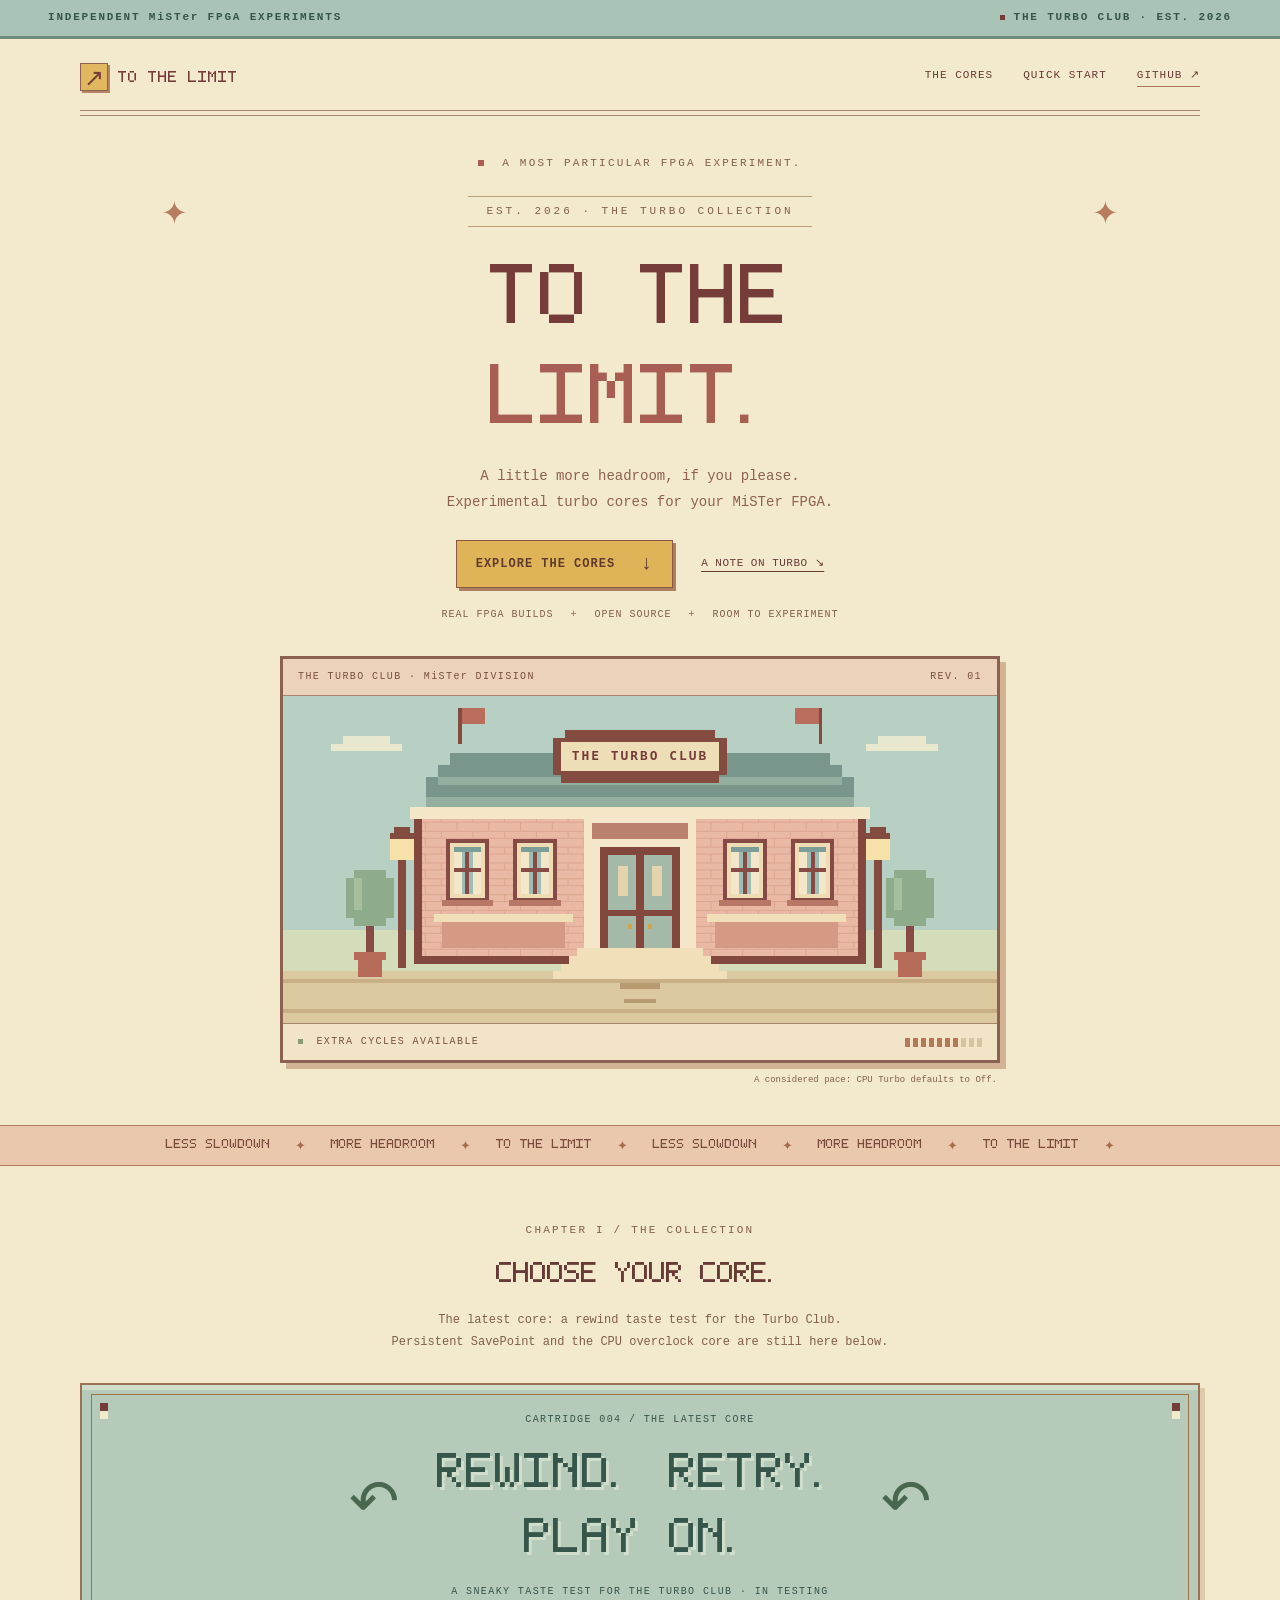
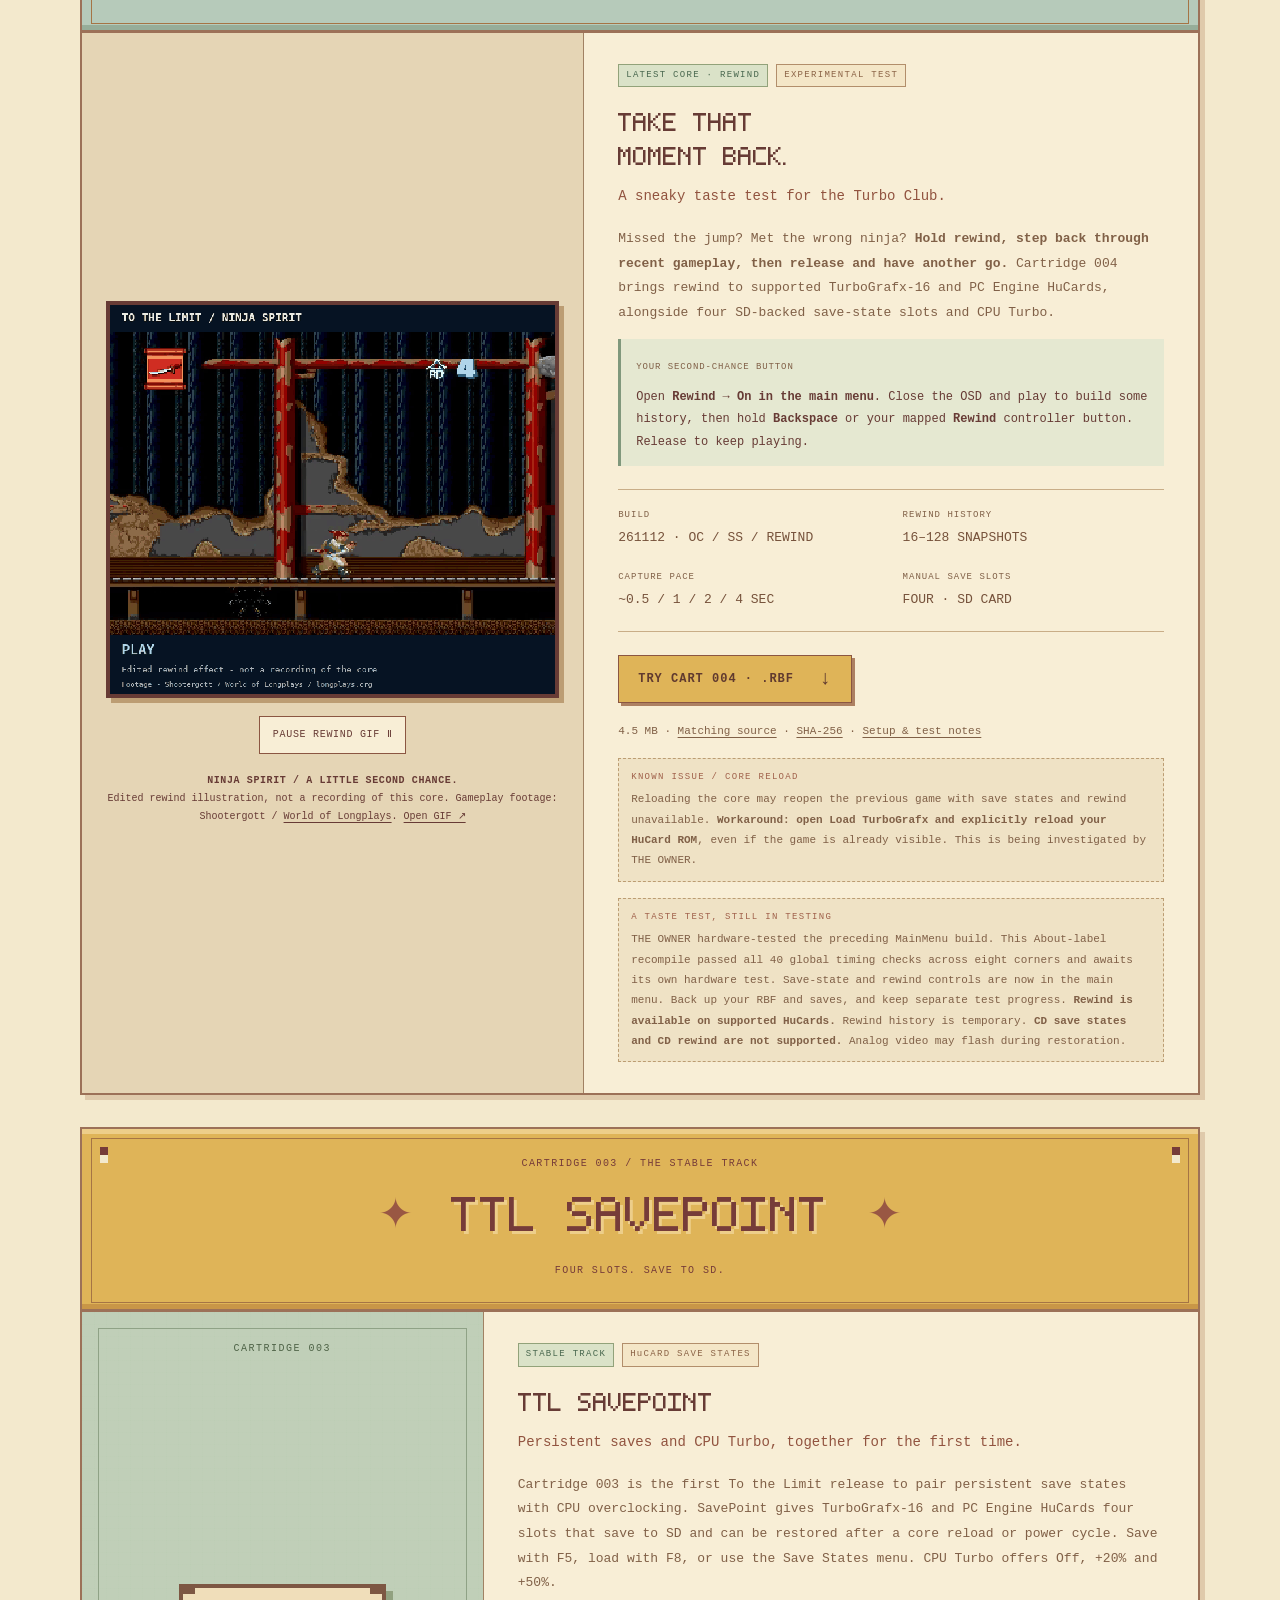
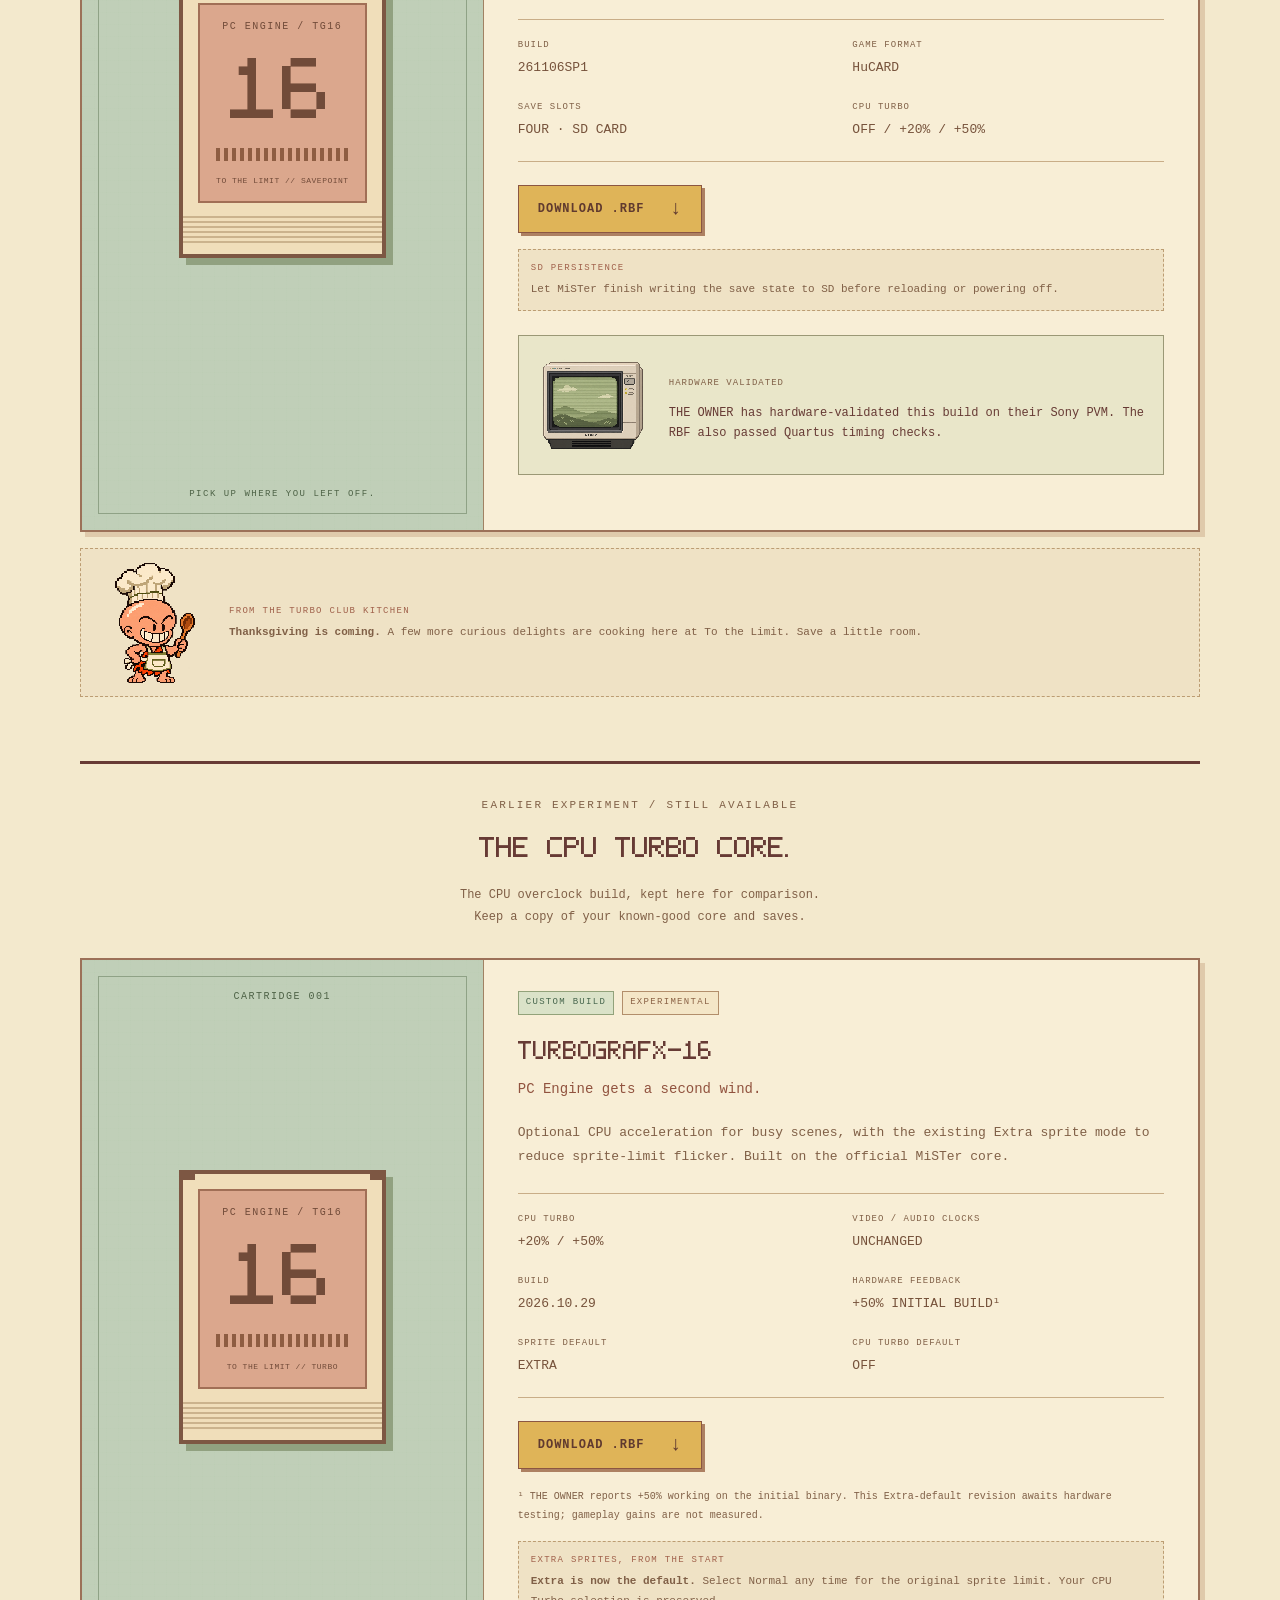
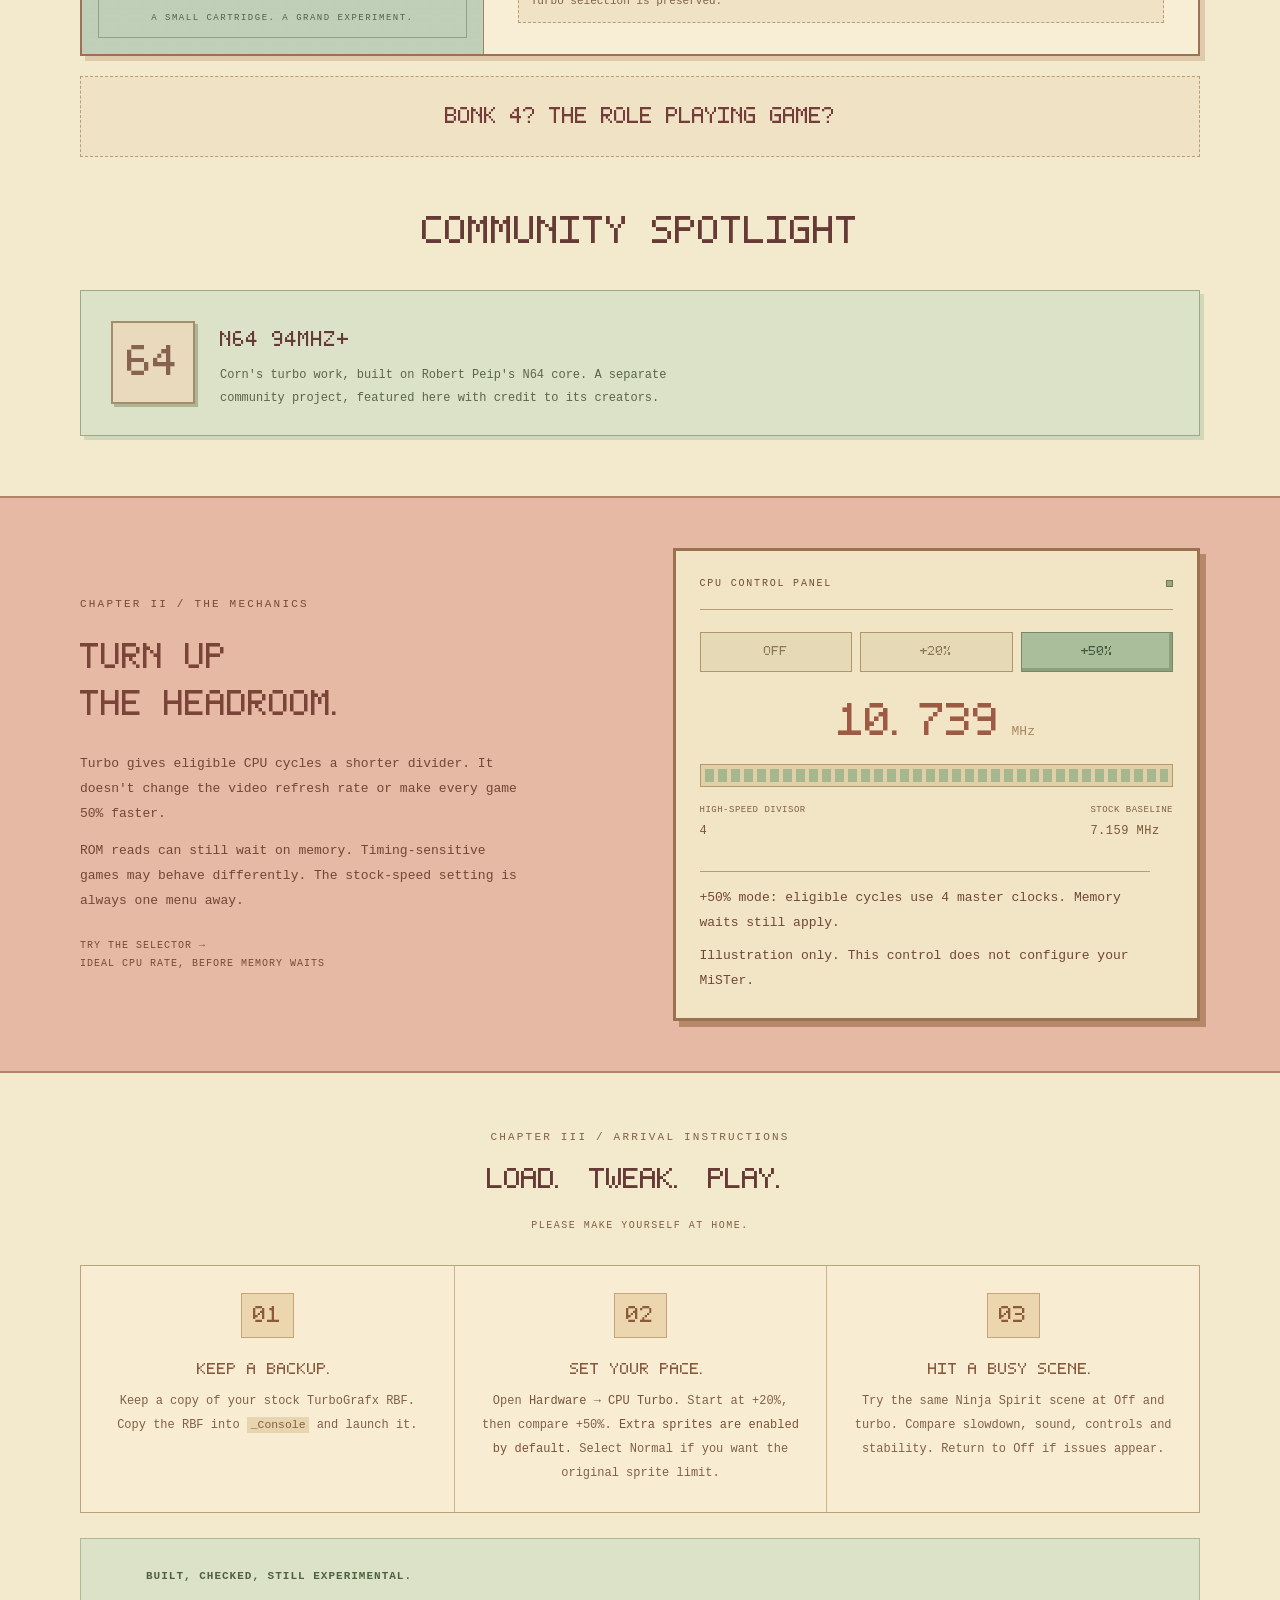
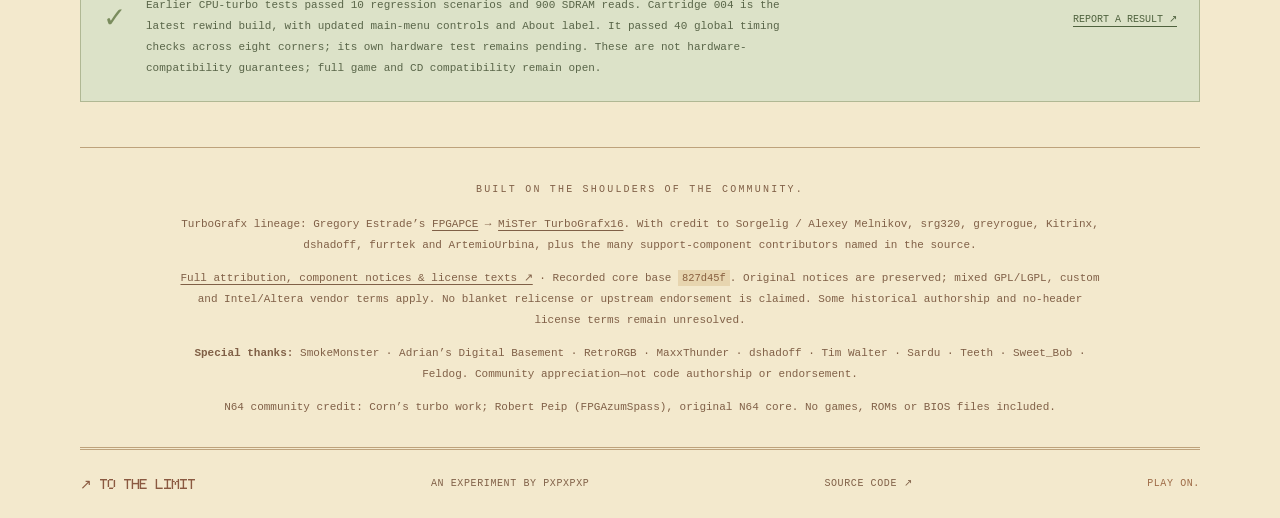
==== commit 0b8cf423: "Update Cart 004 with dated OC SS Rewind build and matching source" ====
--- a/docs/index.html
+++ b/docs/index.html
@@ -33,12 +33,12 @@
     <h3 id="cart4-title">TAKE THAT<br>MOMENT BACK.</h3>
     <p class="subtitle">A sneaky taste test for the Turbo Club.</p>
     <p>Missed the jump? Met the wrong ninja? <b>Hold rewind, step back through recent gameplay, then release and have another go.</b> Cartridge 004 brings rewind to supported TurboGrafx-16 and PC Engine HuCards, alongside four SD-backed save-state slots and CPU Turbo.</p>
-    <div class="rewind-instructions"><span class="eyebrow">YOUR SECOND-CHANCE BUTTON</span><p>Open <b>Save States (HuCard) → Rewind → On</b>. Close the OSD and play to build some history, then hold <b>Backspace</b> or your mapped <b>Rewind</b> controller button. Release to keep playing.</p></div>
-    <div class="spec-grid"><div><span>BUILD</span><strong>261111 · STANDARD TEST</strong></div><div><span>REWIND HISTORY</span><strong>16–128 SNAPSHOTS</strong></div><div><span>CAPTURE PACE</span><strong>~0.5 / 1 / 2 / 4 SEC</strong></div><div><span>MANUAL SAVE SLOTS</span><strong>FOUR · SD CARD</strong></div></div>
-    <div class="download-actions"><a class="button lime" href="downloads/TurboGrafx16_ToTheLimit_261111_Standard_TEST.rbf" download>TRY CART 004 · .RBF <span>↓</span></a></div>
-    <p class="fine-print">4.5 MB · <a href="downloads/TurboGrafx16_ToTheLimit_261111_Standard_TEST_source.zip">Matching source</a> · <a href="downloads/TurboGrafx16_ToTheLimit_261111_Standard_TEST.sha256">SHA-256</a> · <a href="downloads/TurboGrafx16_ToTheLimit_261111_Standard_TEST.md">Setup &amp; test notes</a></p>
+    <div class="rewind-instructions"><span class="eyebrow">YOUR SECOND-CHANCE BUTTON</span><p>Open <b>Rewind → On in the main menu</b>. Close the OSD and play to build some history, then hold <b>Backspace</b> or your mapped <b>Rewind</b> controller button. Release to keep playing.</p></div>
+    <div class="spec-grid"><div><span>BUILD</span><strong>261112 · OC / SS / REWIND</strong></div><div><span>REWIND HISTORY</span><strong>16–128 SNAPSHOTS</strong></div><div><span>CAPTURE PACE</span><strong>~0.5 / 1 / 2 / 4 SEC</strong></div><div><span>MANUAL SAVE SLOTS</span><strong>FOUR · SD CARD</strong></div></div>
+    <div class="download-actions"><a class="button lime" href="downloads/TurboGrafx16_20261112_OC_SS_Rewind.rbf" download>TRY CART 004 · .RBF <span>↓</span></a></div>
+    <p class="fine-print">4.5 MB · <a href="downloads/TurboGrafx16_20261112_OC_SS_Rewind_source.zip">Matching source</a> · <a href="downloads/TurboGrafx16_20261112_OC_SS_Rewind.sha256">SHA-256</a> · <a href="downloads/TurboGrafx16_20261112_OC_SS_Rewind.md">Setup &amp; test notes</a></p>
     <div class="build-notice"><span>KNOWN ISSUE / CORE RELOAD</span>Reloading the core may reopen the previous game with save states and rewind unavailable. <b>Workaround: open Load TurboGrafx and explicitly reload your HuCard ROM</b>, even if the game is already visible. This is being investigated by THE OWNER.</div>
-    <div class="build-notice"><span>A TASTE TEST, STILL IN TESTING</span>THE OWNER reports this build working well. Final verification and updated OSD menus following MiSTer’s template are coming. Back up your RBF and saves, and keep separate test progress. <b>Rewind is available on supported HuCards.</b> Rewind history is temporary. <b>CD save states and CD rewind are not supported.</b> Analog video may flash during restoration.</div>
+    <div class="build-notice"><span>A TASTE TEST, STILL IN TESTING</span>THE OWNER hardware-tested the preceding MainMenu build. This About-label recompile passed all 40 global timing checks across eight corners and awaits its own hardware test. Save-state and rewind controls are now in the main menu. Back up your RBF and saves, and keep separate test progress. <b>Rewind is available on supported HuCards.</b> Rewind history is temporary. <b>CD save states and CD rewind are not supported.</b> Analog video may flash during restoration.</div>
   </div>
 </article>
 
@@ -67,7 +67,7 @@
 <article class="community" aria-labelledby="community-title"><div class="community-number" aria-hidden="true">64</div><div><h3>N64 94MHz+</h3><p>Corn's turbo work, built on Robert Peip's N64 core. A separate community project, featured here with credit to its creators.</p></div></article>
 </section>
 <section class="lab" id="how"><div class="wrap lab-grid"><div><p class="eyebrow">CHAPTER II / THE MECHANICS</p><h2>TURN UP<br>THE HEADROOM.</h2><p>Turbo gives eligible CPU cycles a shorter divider. It doesn't change the video refresh rate or make every game 50% faster.</p><p>ROM reads can still wait on memory. Timing-sensitive games may behave differently. The stock-speed setting is always one menu away.</p><span class="lab-caption">TRY THE SELECTOR →<br>IDEAL CPU RATE, BEFORE MEMORY WAITS</span></div><div class="turbo-console"><div class="console-title"><span>CPU CONTROL PANEL</span><span class="led"></span></div><div class="mode-switch" role="group" aria-label="Explore ideal CPU turbo rates"><button type="button" data-mode="0" aria-pressed="false">OFF</button><button type="button" data-mode="1" aria-pressed="false">+20%</button><button type="button" data-mode="2" aria-pressed="true">+50%</button></div><div class="frequency"><output id="frequency" aria-live="polite">10.739</output><span>MHz</span></div><div class="meter" aria-hidden="true"><div id="meter-fill"></div></div><div class="console-stats"><span>HIGH-SPEED DIVISOR <b id="divisor">4</b></span><span>STOCK BASELINE <b>7.159 MHz</b></span></div><p class="console-note" id="mode-note">+50% mode: eligible cycles use 4 master clocks. Memory waits still apply.</p><p class="tiny">Illustration only. This control does not configure your MiSTer.</p></div></div></section>
-<section class="wrap install-section" id="install"><div class="section-heading"><div><p class="eyebrow">CHAPTER III / ARRIVAL INSTRUCTIONS</p><h2>LOAD. TWEAK. PLAY.</h2></div><span class="insert-coin">PLEASE MAKE YOURSELF AT HOME.</span></div><ol class="steps"><li><span class="step-no">01</span><h3>KEEP A BACKUP.</h3><p>Keep a copy of your stock TurboGrafx RBF. Copy the RBF into <code>_Console</code> and launch it.</p></li><li><span class="step-no">02</span><h3>SET YOUR PACE.</h3><p>Open <b>Hardware → CPU Turbo</b>. Start at +20%, then compare +50%. <b>Extra sprites are enabled by default.</b> Select Normal if you want the original sprite limit.</p></li><li><span class="step-no">03</span><h3>HIT A BUSY SCENE.</h3><p>Try the same Ninja Spirit scene at Off and turbo. Compare slowdown, sound, controls and stability. Return to Off if issues appear.</p></li></ol><div class="test-strip"><span class="test-mark">✓</span><div><strong>BUILT, CHECKED, STILL EXPERIMENTAL.</strong><p>Earlier CPU-turbo tests passed 10 regression scenarios and 900 SDRAM reads. Cartridge 004 is the latest rewind test; final verification and the MiSTer-template OSD update are forthcoming. These are not hardware-compatibility guarantees; full game and CD compatibility remain open.</p></div><a href="https://github.com/pxpxpxp/to-the-limit/issues">REPORT A RESULT ↗</a></div></section>
+<section class="wrap install-section" id="install"><div class="section-heading"><div><p class="eyebrow">CHAPTER III / ARRIVAL INSTRUCTIONS</p><h2>LOAD. TWEAK. PLAY.</h2></div><span class="insert-coin">PLEASE MAKE YOURSELF AT HOME.</span></div><ol class="steps"><li><span class="step-no">01</span><h3>KEEP A BACKUP.</h3><p>Keep a copy of your stock TurboGrafx RBF. Copy the RBF into <code>_Console</code> and launch it.</p></li><li><span class="step-no">02</span><h3>SET YOUR PACE.</h3><p>Open <b>Hardware → CPU Turbo</b>. Start at +20%, then compare +50%. <b>Extra sprites are enabled by default.</b> Select Normal if you want the original sprite limit.</p></li><li><span class="step-no">03</span><h3>HIT A BUSY SCENE.</h3><p>Try the same Ninja Spirit scene at Off and turbo. Compare slowdown, sound, controls and stability. Return to Off if issues appear.</p></li></ol><div class="test-strip"><span class="test-mark">✓</span><div><strong>BUILT, CHECKED, STILL EXPERIMENTAL.</strong><p>Earlier CPU-turbo tests passed 10 regression scenarios and 900 SDRAM reads. Cartridge 004 is the latest rewind build, with updated main-menu controls and About label. It passed 40 global timing checks across eight corners; its own hardware test remains pending. These are not hardware-compatibility guarantees; full game and CD compatibility remain open.</p></div><a href="https://github.com/pxpxpxp/to-the-limit/issues">REPORT A RESULT ↗</a></div></section>
 <section class="wrap credits" id="credits"><span class="eyebrow">BUILT ON THE SHOULDERS OF THE COMMUNITY.</span><p>TurboGrafx lineage: Gregory Estrade’s <a href="https://github.com/Torlus/FPGAPCE">FPGAPCE</a> → <a href="https://github.com/MiSTer-devel/TurboGrafx16_MiSTer">MiSTer TurboGrafx16</a>. With credit to Sorgelig / Alexey Melnikov, srg320, greyrogue, Kitrinx, dshadoff, furrtek and ArtemioUrbina, plus the many support-component contributors named in the source.</p><p><a href="attribution.html">Full attribution, component notices &amp; license texts ↗</a> · Recorded core base <code>827d45f</code>. Original notices are preserved; mixed GPL/LGPL, custom and Intel/Altera vendor terms apply. No blanket relicense or upstream endorsement is claimed. Some historical authorship and no-header license terms remain unresolved.</p><p><b>Special thanks:</b> SmokeMonster · Adrian’s Digital Basement · RetroRGB · MaxxThunder · dshadoff · Tim Walter · Sardu · Teeth · Sweet_Bob · Feldog. Community appreciation—not code authorship or endorsement.</p><p>N64 community credit: Corn’s turbo work; Robert Peip (FPGAzumSpass), original N64 core. No games, ROMs or BIOS files included.</p></section>
 </main><footer class="wrap footer"><a class="brand" href="#">↗ TO THE LIMIT</a><span>AN EXPERIMENT BY <a href="https://github.com/pxpxpxp">PXPXPXP</a></span><a href="https://github.com/pxpxpxp/to-the-limit">SOURCE CODE ↗</a><span class="footer-end">PLAY ON.</span></footer>
 </body></html>
